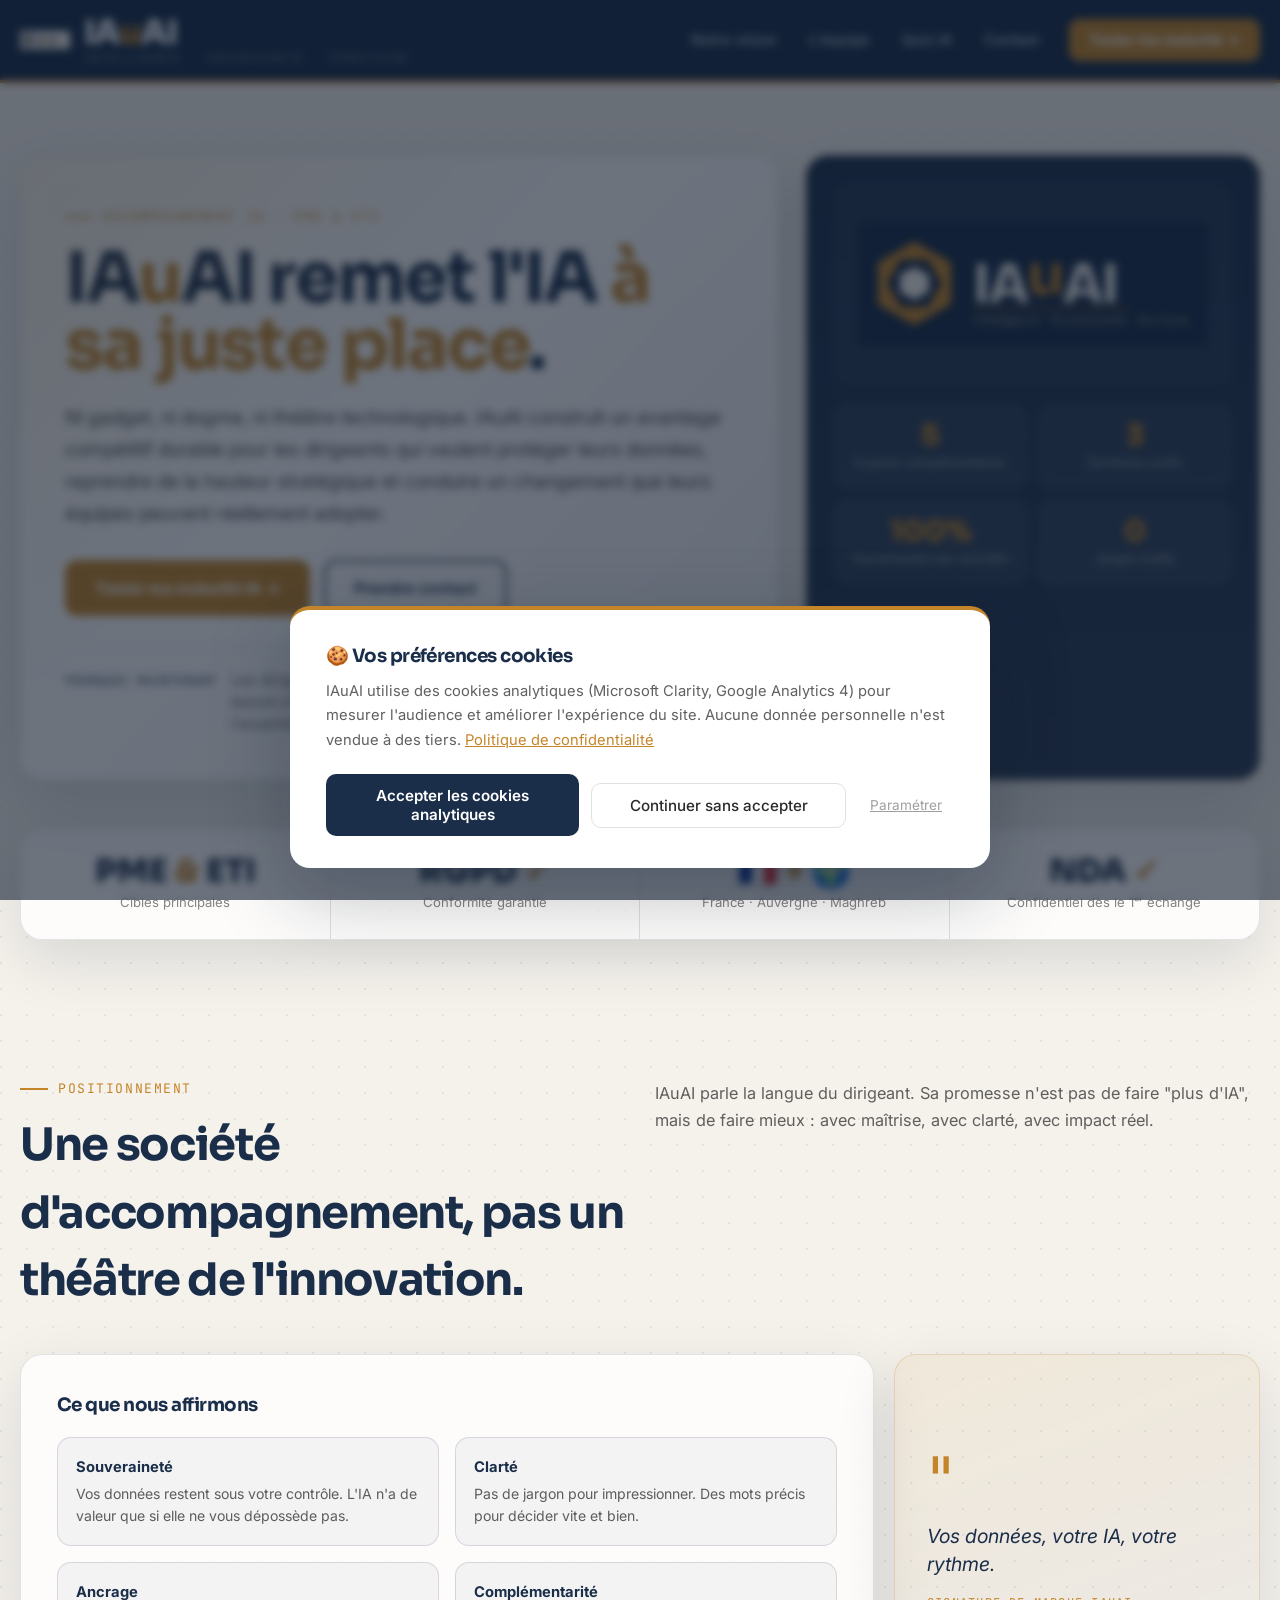
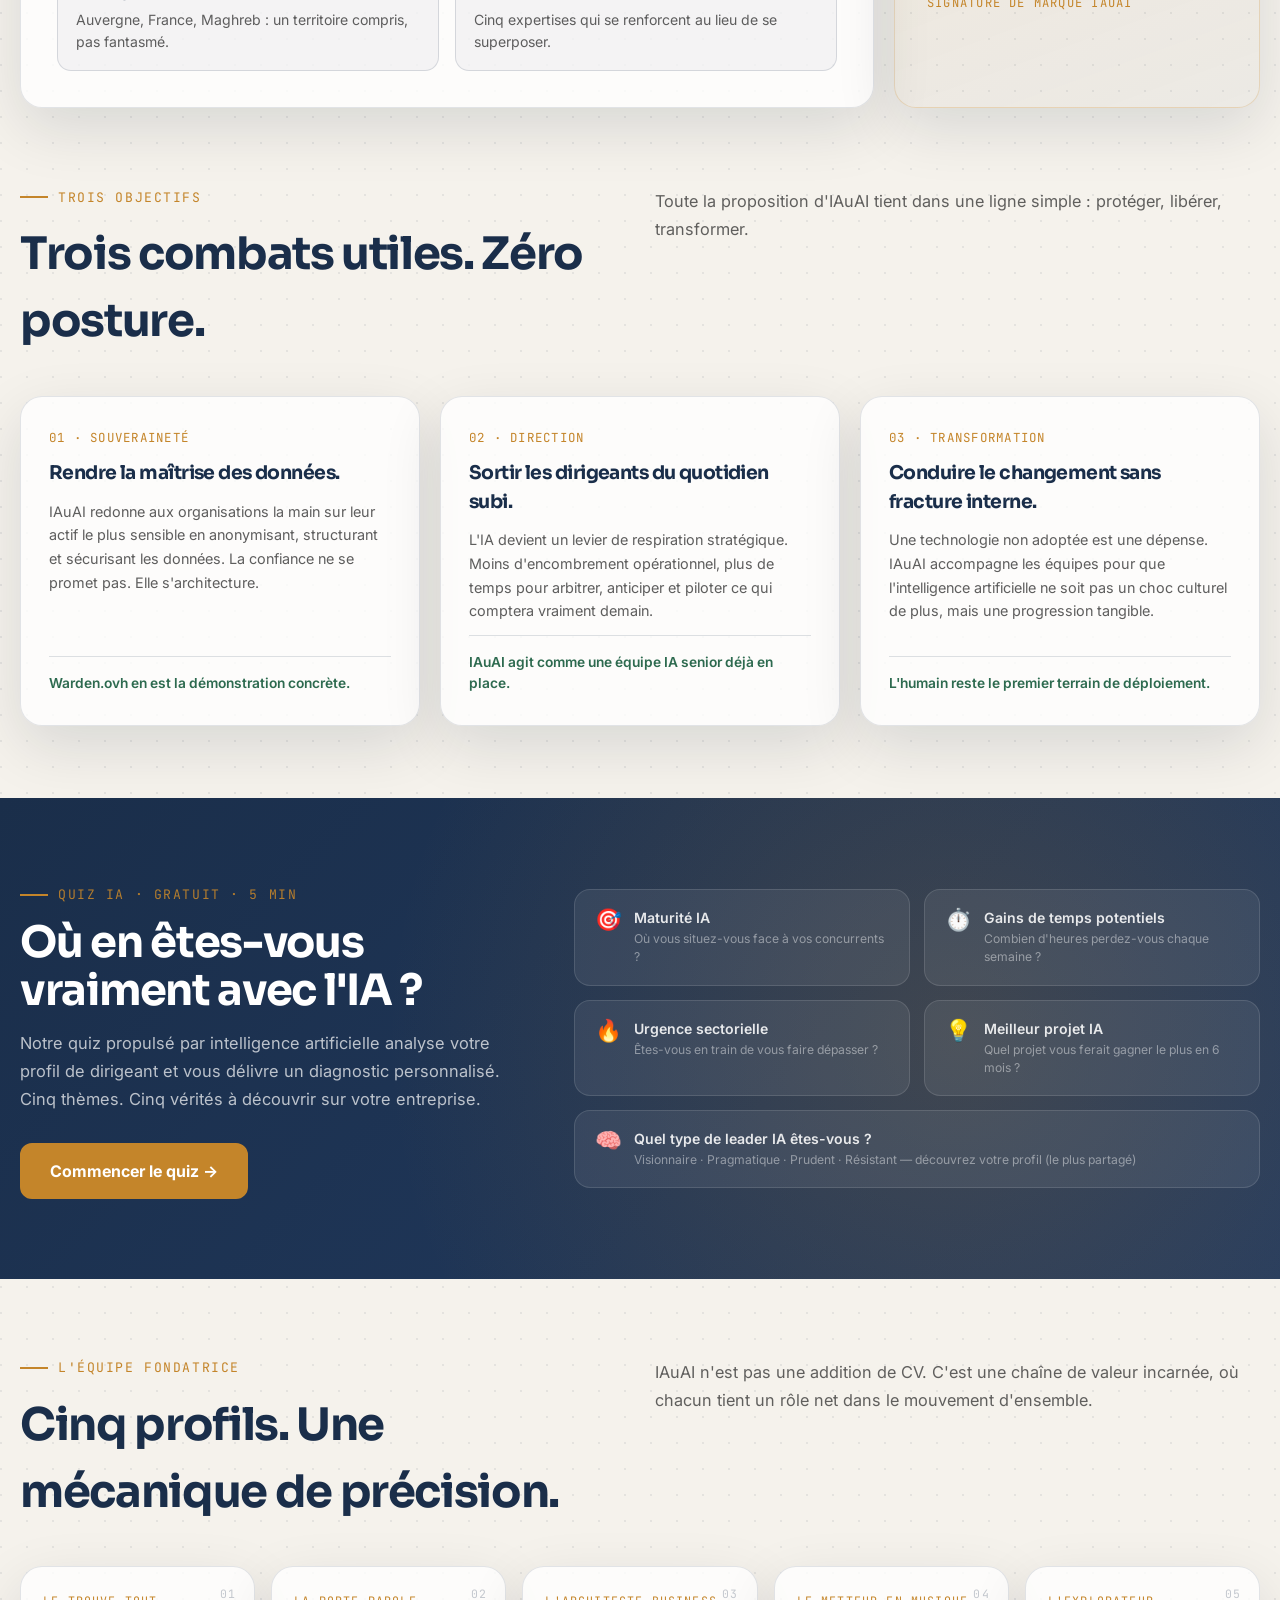
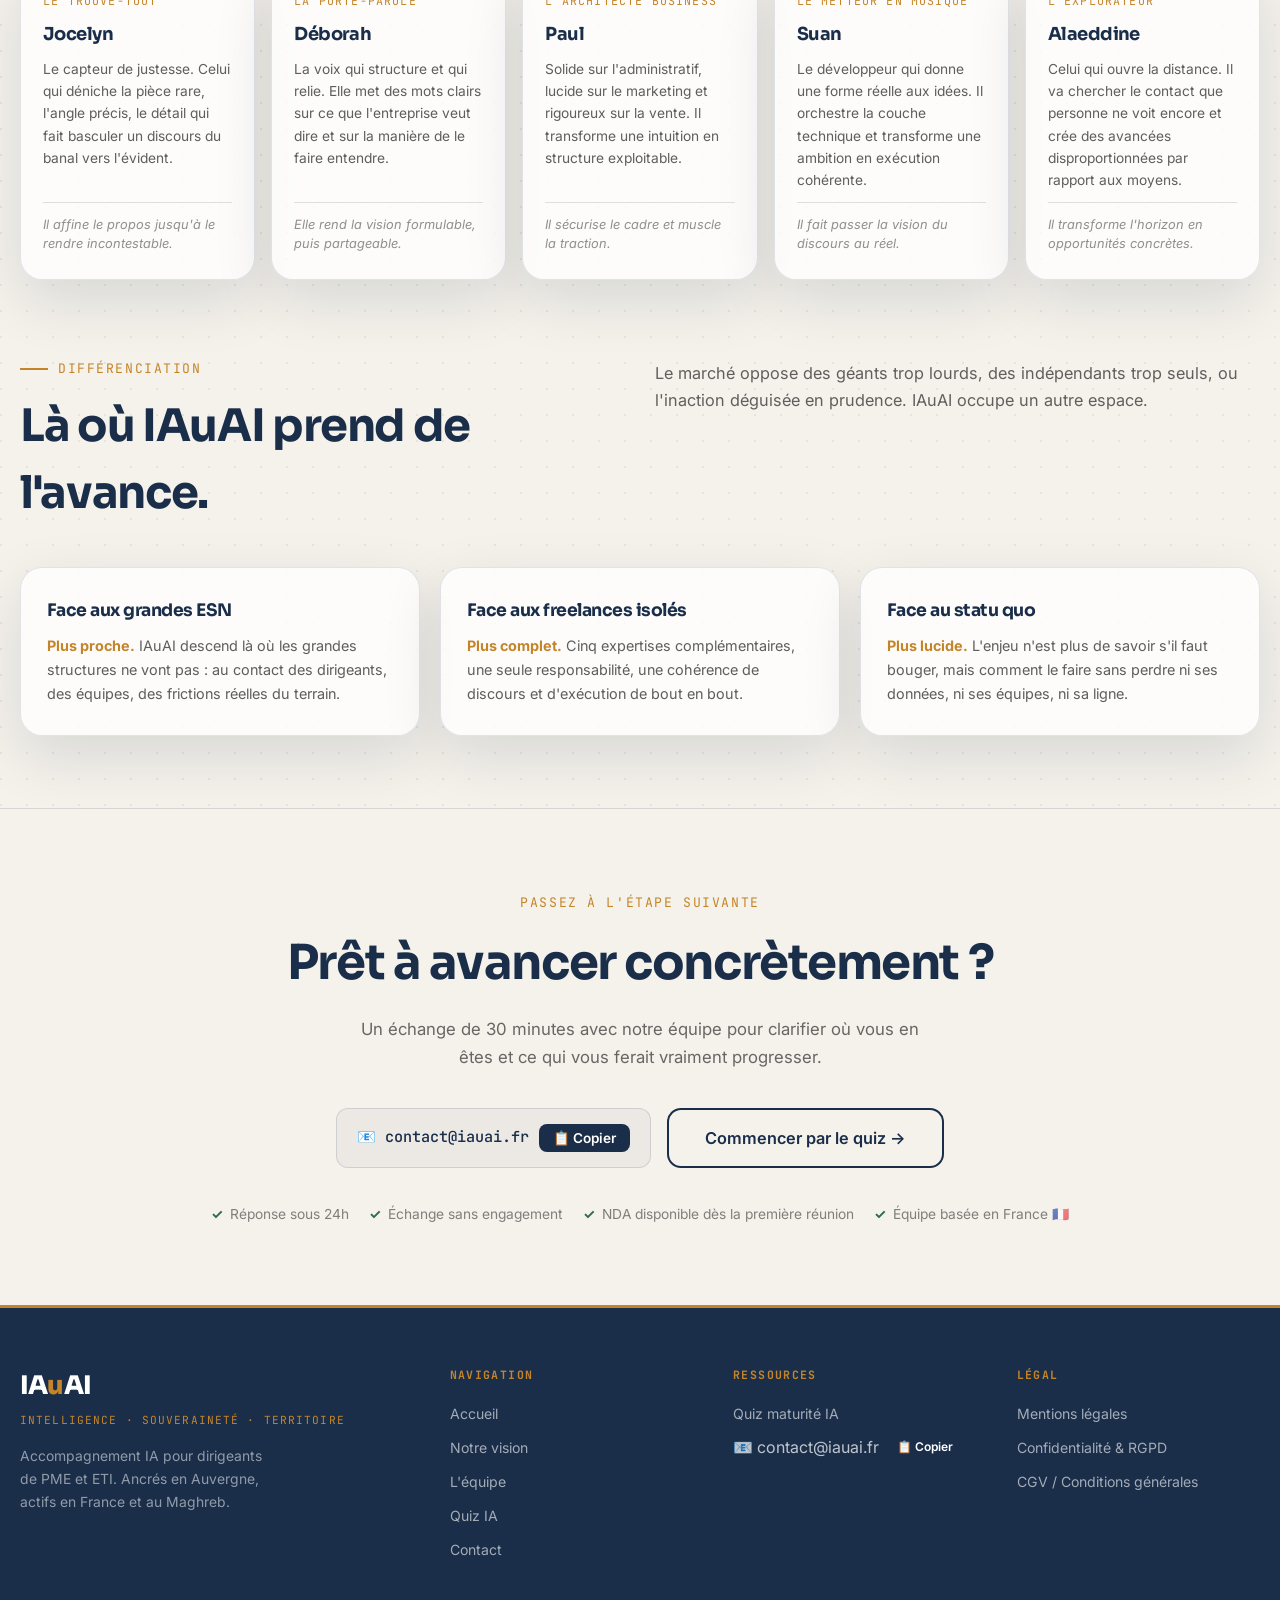
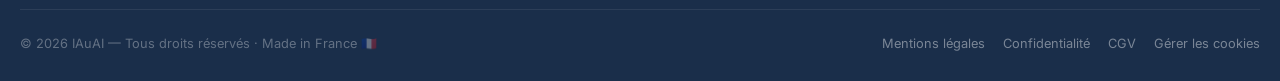
==== index.html @ 82b5d051 "Initial commit: IAUAI website with quiz and legal pages Add HTML pages, branding assets, and project" ====
<!DOCTYPE html>
<html lang="fr">
<head>
  <meta charset="UTF-8" />
  <meta name="viewport" content="width=device-width, initial-scale=1.0" />
  <meta name="description" content="IAuAI accompagne les dirigeants de PME et ETI dans leur transformation IA. Souveraineté des données, stratégie, adoption des équipes. Intelligence artificielle remise à sa juste place." />
  <meta name="robots" content="index, follow" />
  <meta property="og:title" content="IAuAI — Intelligence · Souveraineté · Territoire" />
  <meta property="og:description" content="Vos données, votre IA, votre rythme. Accompagnement IA pour dirigeants de PME et ETI." />
  <meta property="og:image" content="https://iauai.fr/logo_iauai_sombre.png" />
  <meta property="og:url" content="https://iauai.fr" />
  <meta property="og:type" content="website" />
  <meta property="og:locale" content="fr_FR" />
  <title>IAuAI — Intelligence · Souveraineté · Territoire</title>
  <link rel="canonical" href="https://iauai.fr/" />
  <link rel="preconnect" href="https://fonts.googleapis.com" />
  <link rel="preconnect" href="https://fonts.gstatic.com" crossorigin />
  <link href="https://fonts.googleapis.com/css2?family=Sora:wght@600;700;800&family=Inter:wght@400;500;600&family=JetBrains+Mono:wght@400;500&display=swap" rel="stylesheet" />
  <style>
    /* ============================================================
       IAuAI — Site Vitrine · iauai.fr
       Palette : Navy #1A2E4A · Ocre #C4852A · Vert #2D6A4F
    ============================================================ */
    :root {
      --navy: #1A2E4A;
      --ocre: #C4852A;
      --green: #2D6A4F;
      --chalk: #F5F2EC;
      --anthracite: #2B2B2B;
      --white: #FFFFFF;
      --line: rgba(26,46,74,0.14);
      --shadow: 0 20px 60px rgba(12,24,43,0.12);
      --radius: 22px;
      --max: 1240px;
    }
    * { box-sizing: border-box; }
    html { scroll-behavior: smooth; }
    body {
      margin: 0;
      font-family: Inter, "Segoe UI", Roboto, Arial, sans-serif;
      color: var(--anthracite);
      background:
        radial-gradient(circle at 1px 1px, rgba(26,46,74,0.08) 1px, transparent 0) 0 0/26px 26px,
        var(--chalk);
      line-height: 1.5;
    }
    h1,h2,h3,h4 { font-family: "Sora","Segoe UI",Arial,sans-serif; letter-spacing: -0.03em; margin: 0; }
    p { margin: 0; }
    a { color: inherit; text-decoration: none; }
    .wrap { width: min(calc(100% - 40px), var(--max)); margin: 0 auto; }

    /* ---- COOKIE BANNER ---- */
    .cookie-overlay {
      position: fixed; inset: 0; z-index: 9999;
      background: rgba(12,24,43,0.6);
      backdrop-filter: blur(4px);
      display: flex; align-items: flex-end; justify-content: center;
      padding: 0 0 32px;
      transition: opacity 0.3s;
    }
    .cookie-overlay.hidden { display: none; }
    .cookie-box {
      background: var(--white);
      border-radius: 20px;
      padding: 32px 36px;
      max-width: 700px;
      width: calc(100% - 40px);
      box-shadow: 0 24px 80px rgba(12,24,43,0.28);
      border-top: 4px solid var(--ocre);
    }
    .cookie-box h3 { font-size: 1.15rem; color: var(--navy); margin: 0 0 10px; }
    .cookie-box p { font-size: 0.92rem; color: rgba(43,43,43,0.75); margin-bottom: 22px; line-height: 1.65; }
    .cookie-box p a { color: var(--ocre); text-decoration: underline; }
    .cookie-actions { display: flex; gap: 12px; flex-wrap: wrap; align-items: center; }
    .btn-cookie-accept {
      flex: 1; min-width: 200px;
      padding: 12px 24px;
      background: var(--navy); color: var(--white);
      border: none; border-radius: 10px;
      font-size: 0.95rem; font-weight: 600; font-family: inherit;
      cursor: pointer; transition: background 0.2s;
    }
    .btn-cookie-accept:hover { background: var(--ocre); }
    .btn-cookie-refuse {
      flex: 1; min-width: 120px;
      padding: 12px 24px;
      background: transparent; color: var(--anthracite);
      border: 1.5px solid var(--line); border-radius: 10px;
      font-size: 0.95rem; font-weight: 500; font-family: inherit;
      cursor: pointer; transition: all 0.2s;
    }
    .btn-cookie-refuse:hover { border-color: var(--navy); color: var(--navy); }
    .btn-cookie-manage {
      padding: 8px 12px;
      background: none; border: none;
      color: rgba(43,43,43,0.45); font-size: 0.85rem;
      cursor: pointer; font-family: inherit; text-decoration: underline;
    }

    /* ---- TOPBAR / NAV ---- */
    .topbar {
      background: var(--navy);
      border-bottom: 3px solid var(--ocre);
      position: sticky; top: 0; z-index: 100;
    }
    .topbar-inner {
      min-height: 80px;
      display: flex; align-items: center; justify-content: space-between; gap: 20px;
      padding: 12px 0;
    }
    .brand { display: flex; align-items: center; gap: 14px; }
    .brand img { width: 50px; height: 50px; object-fit: contain; border-radius: 12px; }
    .logo-word {
      font-family: "Sora",sans-serif; font-size: clamp(1.5rem,3vw,2.1rem);
      font-weight: 800; line-height: 1; color: var(--white); letter-spacing: -0.03em;
    }
    .logo-word .u-accent { color: var(--ocre); }
    .logo-tagline {
      font-family: "JetBrains Mono",monospace; font-size: 0.7rem;
      color: rgba(255,255,255,0.45); letter-spacing: 0.1em;
      text-transform: uppercase; line-height: 1; margin-top: 3px;
    }
    .nav-links { display: flex; align-items: center; gap: 4px; }
    .nav-links a {
      padding: 8px 14px; border-radius: 8px;
      font-size: 0.92rem; font-weight: 500; color: rgba(255,255,255,0.75);
      transition: all 0.2s;
    }
    .nav-links a:hover, .nav-links a.active { color: var(--ocre); background: rgba(255,255,255,0.06); }
    .nav-cta {
      margin-left: 12px !important;
      padding: 10px 20px !important;
      background: var(--ocre) !important;
      color: var(--white) !important;
      border-radius: 10px !important; font-weight: 700 !important;
    }
    .nav-cta:hover { background: #b07324 !important; }
    .hamburger {
      display: none; flex-direction: column; gap: 5px;
      cursor: pointer; padding: 8px; border: none; background: none;
    }
    .hamburger span { display: block; width: 24px; height: 2px; background: var(--white); border-radius: 2px; transition: all 0.3s; }
    .hamburger.open span:nth-child(1) { transform: rotate(45deg) translate(5px,5px); }
    .hamburger.open span:nth-child(2) { opacity: 0; }
    .hamburger.open span:nth-child(3) { transform: rotate(-45deg) translate(5px,-5px); }
    .mobile-nav { display: none; background: var(--navy); border-top: 1px solid rgba(255,255,255,0.08); padding: 12px 0; }
    .mobile-nav.open { display: block; }
    .mobile-nav a { display: block; padding: 13px 20px; color: rgba(255,255,255,0.8); font-size: 1rem; border-bottom: 1px solid rgba(255,255,255,0.06); }
    .mobile-nav a:hover { color: var(--ocre); }
    .mobile-nav a.mobile-cta { color: var(--ocre); font-weight: 700; }

    /* ---- SHARED CARD STYLE ---- */
    .card-base {
      background: rgba(255,255,255,0.78);
      border: 1px solid rgba(26,46,74,0.12);
      box-shadow: var(--shadow);
      backdrop-filter: blur(10px);
      border-radius: var(--radius);
    }

    /* ---- HERO ---- */
    .hero { padding: 72px 0 48px; }
    .hero-grid {
      display: grid; grid-template-columns: 1.25fr 0.75fr;
      gap: 28px; align-items: stretch;
    }
    .hero-main {
      padding: 44px; position: relative; overflow: hidden;
      background: rgba(255,255,255,0.78);
      border: 1px solid rgba(26,46,74,0.12);
      box-shadow: var(--shadow);
      backdrop-filter: blur(10px);
      border-radius: var(--radius);
    }
    .hero-main::before {
      content: "";
      position: absolute; inset: 0;
      background: linear-gradient(135deg,rgba(196,133,42,0.12),transparent 42%),
                  linear-gradient(315deg,rgba(26,46,74,0.08),transparent 52%);
      pointer-events: none;
    }
    .hero-kicker {
      display: inline-flex; align-items: center; gap: 10px;
      font-family: "JetBrains Mono",monospace;
      font-size: 0.82rem; text-transform: uppercase; letter-spacing: 0.12em;
      color: var(--ocre); margin-bottom: 18px;
    }
    .hero-kicker::before { content: ""; width: 28px; height: 2px; background: var(--ocre); display: inline-block; }
    .hero h1 {
      font-size: clamp(2.4rem,5.5vw,5rem); line-height: 0.95;
      margin: 0 0 22px; color: var(--navy); max-width: 12ch;
    }
    .hero h1 .accent { color: var(--ocre); }
    .hero-lead {
      font-size: clamp(1rem,1.8vw,1.2rem);
      max-width: 60ch; color: rgba(43,43,43,0.88);
      margin-bottom: 30px; line-height: 1.68;
    }
    .hero-cta { display: flex; gap: 14px; flex-wrap: wrap; margin-bottom: 30px; }
    .btn-ocre {
      display: inline-flex; align-items: center; gap: 8px;
      padding: 14px 28px; border-radius: 12px;
      font-size: 1rem; font-weight: 700;
      background: var(--ocre); color: var(--white);
      border: 2px solid var(--ocre); transition: all 0.2s;
    }
    .btn-ocre:hover { background: #b07324; border-color: #b07324; transform: translateY(-2px); }
    .btn-navy {
      display: inline-flex; align-items: center; gap: 8px;
      padding: 14px 28px; border-radius: 12px;
      font-size: 1rem; font-weight: 600;
      background: transparent; color: var(--navy);
      border: 2px solid var(--navy); transition: all 0.2s;
    }
    .btn-navy:hover { background: var(--navy); color: var(--white); }
    .hero-note {
      display: grid; grid-template-columns: auto 1fr; gap: 14px;
      align-items: start; padding-top: 22px;
      border-top: 1px solid var(--line);
      color: rgba(43,43,43,0.72); font-size: 0.92rem;
    }
    .mono {
      font-family: "JetBrains Mono",monospace; color: var(--navy);
      font-size: 0.78rem; text-transform: uppercase; letter-spacing: 0.08em;
      padding-top: 3px; white-space: nowrap;
    }
    .hero-side {
      padding: 28px; display: grid; gap: 20px; align-content: start;
      background: linear-gradient(180deg,rgba(26,46,74,0.98),rgba(26,46,74,0.92));
      color: var(--white);
      border: 1px solid rgba(196,133,42,0.28);
      box-shadow: var(--shadow); border-radius: var(--radius);
    }
    .logo-panel {
      padding: 22px; border-radius: 16px;
      background: rgba(255,255,255,0.04); border: 1px solid rgba(255,255,255,0.08);
      display: flex; align-items: center; justify-content: center; min-height: 200px;
    }
    .logo-panel img { width: 100%; max-width: 360px; height: auto; object-fit: contain; }
    .stats-panel { display: grid; grid-template-columns: 1fr 1fr; gap: 12px; }
    .stat-item {
      background: rgba(255,255,255,0.06); border: 1px solid rgba(255,255,255,0.1);
      border-radius: 14px; padding: 16px; text-align: center;
    }
    .stat-num {
      font-family: "Sora",sans-serif; font-size: 1.8rem; font-weight: 800;
      color: var(--ocre); line-height: 1; margin-bottom: 5px;
    }
    .stat-label { font-size: 0.78rem; color: rgba(255,255,255,0.55); line-height: 1.3; }

    /* ---- METRICS BAR ---- */
    .metrics-wrap { padding: 0 0 60px; }
    .metric-bar {
      background: rgba(255,255,255,0.78); border: 1px solid rgba(26,46,74,0.12);
      box-shadow: var(--shadow); border-radius: var(--radius);
      display: grid; grid-template-columns: repeat(4,1fr);
    }
    .metric {
      text-align: center; padding: 26px 20px;
      border-right: 1px solid var(--line);
    }
    .metric:last-child { border-right: none; }
    .metric-value {
      font-family: "Sora",sans-serif; font-size: 2rem; font-weight: 800;
      color: var(--navy); line-height: 1; margin-bottom: 6px;
    }
    .metric-value span { color: var(--ocre); }
    .metric-label { font-size: 0.82rem; color: rgba(43,43,43,0.58); }

    /* ---- SECTIONS ---- */
    .block { padding: 72px 0; }
    .section-label {
      display: inline-flex; align-items: center; gap: 10px;
      font-family: "JetBrains Mono",monospace;
      font-size: 0.82rem; text-transform: uppercase; letter-spacing: 0.12em;
      color: var(--ocre); margin-bottom: 14px;
    }
    .section-label::before { content: ""; width: 28px; height: 2px; background: var(--ocre); display: inline-block; }
    .section-head {
      display: grid; grid-template-columns: 1fr 1fr; gap: 30px;
      align-items: start; margin-bottom: 40px;
    }
    .section-head h2 { font-size: clamp(1.8rem,3.5vw,2.9rem); color: var(--navy); }
    .section-head p { font-size: 1.02rem; color: rgba(43,43,43,0.74); line-height: 1.68; padding-top: 8px; }

    /* ---- MANIFESTO ---- */
    .manifesto { display: grid; grid-template-columns: 1.4fr 0.6fr; gap: 20px; }
    .card {
      padding: 36px;
      background: rgba(255,255,255,0.78); border: 1px solid rgba(26,46,74,0.12);
      box-shadow: var(--shadow); border-radius: var(--radius);
    }
    .card h3 { font-size: 1.15rem; color: var(--navy); margin: 0 0 18px; }
    .two-col { display: grid; grid-template-columns: 1fr 1fr; gap: 16px; }
    .belief {
      padding: 18px; border-radius: 14px;
      background: rgba(26,46,74,0.04); border: 1px solid var(--line);
    }
    .belief strong { display: block; color: var(--navy); font-size: 0.92rem; margin-bottom: 5px; }
    .belief { font-size: 0.88rem; color: rgba(43,43,43,0.75); line-height: 1.55; }
    .quote {
      padding: 32px; display: flex; flex-direction: column; justify-content: center;
      background: linear-gradient(160deg,rgba(196,133,42,0.09),rgba(26,46,74,0.04));
      border: 1px solid rgba(196,133,42,0.22);
      box-shadow: var(--shadow); border-radius: var(--radius);
    }
    .quote-mark { font-family: "Sora",sans-serif; font-size: 4rem; line-height: 1; color: var(--ocre); margin-bottom: 8px; }
    .quote p { font-size: 1.22rem; font-style: italic; color: var(--navy); line-height: 1.45; margin-bottom: 16px; }
    .quote span { font-family: "JetBrains Mono",monospace; font-size: 0.76rem; color: var(--ocre); text-transform: uppercase; letter-spacing: 0.1em; }

    /* ---- PILLARS ---- */
    .pillars { display: grid; grid-template-columns: repeat(3,1fr); gap: 20px; }
    .pillar-card {
      padding: 32px 28px; display: flex; flex-direction: column; gap: 12px;
      background: rgba(255,255,255,0.78); border: 1px solid rgba(26,46,74,0.12);
      box-shadow: var(--shadow); border-radius: var(--radius);
    }
    .pillar-index { font-family: "JetBrains Mono",monospace; font-size: 0.78rem; color: var(--ocre); text-transform: uppercase; letter-spacing: 0.1em; }
    .pillar-card h3 { font-size: 1.18rem; color: var(--navy); }
    .pillar-card p { font-size: 0.9rem; color: rgba(43,43,43,0.76); line-height: 1.65; }
    .pillar-punch { margin-top: auto; padding-top: 16px; border-top: 1px solid var(--line); font-size: 0.86rem; font-weight: 600; color: var(--green); }

    /* ---- QUIZ TEASER ---- */
    .quiz-teaser {
      padding: 80px 0;
      background: linear-gradient(135deg, var(--navy) 0%, #223b61 100%);
      position: relative; overflow: hidden;
    }
    .quiz-teaser::before {
      content: ""; position: absolute; inset: 0;
      background: radial-gradient(circle at 75% 50%, rgba(196,133,42,0.2), transparent 58%);
      pointer-events: none;
    }
    .quiz-teaser-inner {
      position: relative; z-index: 1;
      display: grid; grid-template-columns: 1fr 1.4fr; gap: 64px; align-items: center;
    }
    .quiz-teaser-text .section-label { color: rgba(196,133,42,0.9); }
    .quiz-teaser-text .section-label::before { background: var(--ocre); }
    .quiz-teaser-text h2 { font-size: clamp(1.8rem,3.5vw,2.7rem); color: var(--white); margin-bottom: 16px; line-height: 1.1; }
    .quiz-teaser-text p { color: rgba(255,255,255,0.7); font-size: 1.03rem; line-height: 1.68; margin-bottom: 30px; }
    .quiz-options-grid { display: grid; grid-template-columns: 1fr 1fr; gap: 14px; }
    .quiz-option-card {
      background: rgba(255,255,255,0.07) !important;
      border: 1px solid rgba(255,255,255,0.12) !important;
      box-shadow: none !important;
      border-radius: 16px;
      padding: 18px 20px;
      transition: all 0.22s;
    }
    .quiz-option-card:hover { background: rgba(255,255,255,0.13) !important; border-color: var(--ocre) !important; transform: translateY(-3px); }
    .quiz-option-card a { display: flex; align-items: flex-start; gap: 12px; width: 100%; }
    .quiz-opt-icon { font-size: 1.35rem; line-height: 1; flex-shrink: 0; margin-top: 1px; }
    .quiz-opt-text { font-size: 0.88rem; font-weight: 600; color: rgba(255,255,255,0.88); line-height: 1.35; }
    .quiz-opt-sub { font-size: 0.76rem; color: rgba(255,255,255,0.44); margin-top: 3px; }
    .quiz-option-full { grid-column: 1 / -1; }

    /* ---- TEAM ---- */
    .team-grid { display: grid; grid-template-columns: repeat(5,1fr); gap: 16px; }
    .team-card {
      padding: 26px 22px; display: flex; flex-direction: column; gap: 10px;
      position: relative;
      background: rgba(255,255,255,0.78); border: 1px solid rgba(26,46,74,0.12);
      box-shadow: var(--shadow); border-radius: var(--radius);
    }
    .team-card::before {
      content: attr(data-index); position: absolute; top: 18px; right: 18px;
      font-family: "JetBrains Mono",monospace; font-size: 0.72rem;
      color: rgba(26,46,74,0.25); letter-spacing: 0.1em;
    }
    .team-role { font-family: "JetBrains Mono",monospace; font-size: 0.73rem; color: var(--ocre); text-transform: uppercase; letter-spacing: 0.1em; }
    .team-card h3 { font-size: 1.12rem; color: var(--navy); }
    .team-card p { font-size: 0.86rem; color: rgba(43,43,43,0.76); line-height: 1.62; }
    .team-card .line { margin-top: auto; padding-top: 12px; border-top: 1px solid var(--line); font-size: 0.8rem; font-style: italic; color: rgba(43,43,43,0.52); }

    /* ---- POSITIONING ---- */
    .positioning { display: grid; grid-template-columns: repeat(3,1fr); gap: 20px; }
    .positioning-card {
      padding: 30px 26px;
      background: rgba(255,255,255,0.78); border: 1px solid rgba(26,46,74,0.12);
      box-shadow: var(--shadow); border-radius: var(--radius);
    }
    .positioning-card h3 { font-size: 1.08rem; color: var(--navy); margin-bottom: 10px; }
    .positioning-card p { color: rgba(43,43,43,0.76); font-size: 0.9rem; line-height: 1.65; }
    .positioning-card strong { color: var(--ocre); }

    /* ---- CONTACT SECTION ---- */
    .contact-section { padding: 80px 0; background: var(--chalk); border-top: 1px solid var(--line); }
    .contact-inner { text-align: center; }
    .contact-inner .section-label { justify-content: center; }
    .contact-inner .section-label::before { display: none; }
    .contact-inner h2 { font-size: clamp(2rem,4vw,3rem); color: var(--navy); margin-bottom: 16px; }
    .contact-inner p { font-size: 1.05rem; color: rgba(43,43,43,0.7); max-width: 52ch; margin: 0 auto 36px; line-height: 1.68; }
    .contact-actions { display: flex; gap: 16px; justify-content: center; flex-wrap: wrap; }
    .btn-contact-primary {
      display: inline-flex; align-items: center; gap: 10px;
      padding: 16px 36px; background: var(--navy); color: var(--white);
      border-radius: 14px; font-size: 1.02rem; font-weight: 700; border: 2px solid var(--navy);
      transition: all 0.2s;
    }
    .btn-contact-primary:hover { background: var(--ocre); border-color: var(--ocre); transform: translateY(-2px); }
    .btn-contact-secondary {
      display: inline-flex; align-items: center; gap: 10px;
      padding: 16px 36px; background: transparent; color: var(--navy);
      border-radius: 14px; font-size: 1.02rem; font-weight: 600; border: 2px solid var(--navy);
      transition: all 0.2s;
    }
    .btn-contact-secondary:hover { background: var(--navy); color: var(--white); }
    .contact-badges { display: flex; justify-content: center; gap: 20px; margin-top: 36px; flex-wrap: wrap; }
    .contact-badge { display: flex; align-items: center; gap: 7px; font-size: 0.86rem; color: rgba(43,43,43,0.58); }
    .contact-badge::before { content: "✓"; color: var(--green); font-weight: 700; }

    /* ---- EMAIL COMPONENT ---- */
    .email-hybrid {
      display: inline-flex; align-items: center; gap: 10px;
      padding: 14px 20px; background: rgba(26,46,74,0.04);
      border: 1.5px solid var(--line); border-radius: 12px;
      transition: all 0.2s;
    }
    .email-hybrid:hover { border-color: var(--navy); background: rgba(26,46,74,0.06); }
    .email-address {
      font-family: "JetBrains Mono",monospace;
      font-size: 0.95rem; color: var(--navy);
      font-weight: 500;
    }
    .email-copy-btn {
      padding: 6px 14px; background: var(--navy); color: var(--white);
      border: none; border-radius: 8px; font-size: 0.85rem;
      font-weight: 600; cursor: pointer; font-family: inherit;
      transition: all 0.2s; display: inline-flex; align-items: center; gap: 6px;
    }
    .email-copy-btn:hover { background: var(--ocre); transform: translateY(-1px); }
    .email-copy-btn:active { transform: translateY(0); }
    .email-copy-btn.copied { background: var(--green); }

    /* ---- FOOTER ---- */
    footer {
      background: var(--navy); color: rgba(255,255,255,0.72);
      padding: 58px 0 28px; border-top: 3px solid var(--ocre);
    }
    .footer-grid { display: grid; grid-template-columns: 1.6fr 1fr 1fr 1fr; gap: 40px; margin-bottom: 48px; }
    .footer-logo { font-family: "Sora",sans-serif; font-size: 1.6rem; font-weight: 800; color: var(--white); letter-spacing: -0.03em; display: block; margin-bottom: 8px; }
    .footer-logo .u-accent { color: var(--ocre); }
    .footer-tagline { font-family: "JetBrains Mono",monospace; font-size: 0.7rem; color: var(--ocre); text-transform: uppercase; letter-spacing: 0.1em; display: block; margin-bottom: 16px; }
    .footer-desc { font-size: 0.87rem; color: rgba(255,255,255,0.52); line-height: 1.65; max-width: 28ch; }
    .footer-col h4 { font-family: "JetBrains Mono",monospace; font-size: 0.72rem; color: var(--ocre); text-transform: uppercase; letter-spacing: 0.12em; margin: 0 0 18px; }
    .footer-col ul { list-style: none; padding: 0; margin: 0; display: grid; gap: 10px; }
    .footer-col ul li a { font-size: 0.88rem; color: rgba(255,255,255,0.6); transition: color 0.2s; }
    .footer-col ul li a:hover { color: var(--ocre); }
    .footer-bottom {
      padding-top: 24px; border-top: 1px solid rgba(255,255,255,0.08);
      display: flex; justify-content: space-between; align-items: center; gap: 16px; flex-wrap: wrap;
    }
    .footer-bottom p { font-size: 0.8rem; color: rgba(255,255,255,0.32); }
    .footer-legal { display: flex; gap: 18px; align-items: center; }
    .footer-legal a { font-size: 0.8rem; color: rgba(255,255,255,0.42); transition: color 0.2s; }
    .footer-legal a:hover { color: var(--ocre); }
    .btn-reset-cookies {
      background: none; border: none; cursor: pointer;
      font-size: 0.8rem; color: rgba(255,255,255,0.42);
      padding: 0; font-family: inherit; transition: color 0.2s;
    }
    .btn-reset-cookies:hover { color: var(--ocre); }

    /* ---- RESPONSIVE ---- */
    @media (max-width: 1100px) {
      .hero-grid, .manifesto, .pillars, .positioning, .quiz-teaser-inner { grid-template-columns: 1fr; }
      .team-grid { grid-template-columns: repeat(3,1fr); }
      .footer-grid { grid-template-columns: 1fr 1fr; }
      .metric-bar { grid-template-columns: 1fr 1fr; }
      .metric { border-right: none; border-bottom: 1px solid var(--line); }
      .metric:nth-child(2n) { border-right: none; }
      .metric:nth-last-child(-n+2) { border-bottom: none; }
    }
    @media (max-width: 760px) {
      .nav-links { display: none; }
      .hamburger { display: flex; }
      .two-col, .section-head, .hero-note { grid-template-columns: 1fr; }
      .team-grid { grid-template-columns: 1fr 1fr; }
      .quiz-options-grid { grid-template-columns: 1fr; }
      .footer-grid { grid-template-columns: 1fr; }
      .hero-main { padding: 28px; }
      .footer-bottom { flex-direction: column; align-items: flex-start; }
    }
    @media (max-width: 500px) {
      .team-grid { grid-template-columns: 1fr; }
      .hero-cta { flex-direction: column; }
      .contact-actions { flex-direction: column; }
      .metric-bar { grid-template-columns: 1fr; }
    }
  </style>
</head>
<body>

  <!-- ============================================================
       COOKIE CONSENT BANNER (RGPD)
  ============================================================ -->
  <div class="cookie-overlay hidden" id="cookieBanner" role="dialog" aria-labelledby="cookieTitle" aria-modal="true">
    <div class="cookie-box">
      <h3 id="cookieTitle">🍪 Vos préférences cookies</h3>
      <p>
        IAuAI utilise des cookies analytiques (Microsoft Clarity, Google Analytics 4) pour mesurer l'audience et améliorer l'expérience du site. Aucune donnée personnelle n'est vendue à des tiers.
        <a href="politique-confidentialite.html">Politique de confidentialité</a>
      </p>
      <div class="cookie-actions">
        <button class="btn-cookie-accept" onclick="acceptCookies()">Accepter les cookies analytiques</button>
        <button class="btn-cookie-refuse" onclick="refuseCookies()">Continuer sans accepter</button>
        <button class="btn-cookie-manage" onclick="refuseCookies()">Paramétrer</button>
      </div>
    </div>
  </div>

  <!-- ============================================================
       NAVIGATION
  ============================================================ -->
  <header class="topbar">
    <div class="wrap topbar-inner">
      <a href="index.html" class="brand" aria-label="IAuAI — Accueil">
        <img src="logo_iauai_clair.png" alt="Logo IAuAI" />
        <div>
          <div class="logo-word">IA<span class="u-accent">u</span>AI</div>
          <div class="logo-tagline">Intelligence · Souveraineté · Territoire</div>
        </div>
      </a>
      <nav class="nav-links" aria-label="Navigation principale">
        <a href="#vision">Notre vision</a>
        <a href="#equipe">L'équipe</a>
        <a href="#quiz-teaser">Quiz IA</a>
        <a href="#contact">Contact</a>
        <a href="quiz.html" class="nav-cta">Tester ma maturité →</a>
      </nav>
      <button class="hamburger" id="hamburger" aria-label="Ouvrir le menu" aria-expanded="false" onclick="toggleMobileNav()">
        <span></span><span></span><span></span>
      </button>
    </div>
    <nav class="mobile-nav" id="mobileNav" aria-label="Navigation mobile">
      <a href="#vision" onclick="closeMobileNav()">Notre vision</a>
      <a href="#equipe" onclick="closeMobileNav()">L'équipe</a>
      <a href="#quiz-teaser" onclick="closeMobileNav()">Quiz IA</a>
      <a href="#contact" onclick="closeMobileNav()">Contact</a>
      <a href="quiz.html" class="mobile-cta">Tester ma maturité IA →</a>
    </nav>
  </header>

  <main>
    <!-- ============================================================
         HERO
    ============================================================ -->
    <section class="hero" id="accueil">
      <div class="wrap hero-grid">
        <div class="hero-main">
          <div class="hero-kicker">Accompagnement IA · PME &amp; ETI</div>
          <h1>IA<span class="accent">u</span>AI remet l'IA <span class="accent">à sa juste place</span>.</h1>
          <p class="hero-lead">
            Ni gadget, ni dogme, ni théâtre technologique. IAuAI construit un avantage compétitif durable pour les dirigeants qui veulent protéger leurs données, reprendre de la hauteur stratégique et conduire un changement que leurs équipes peuvent réellement adopter.
          </p>
          <div class="hero-cta">
            <a href="quiz.html" class="btn-ocre">Tester ma maturité IA →</a>
            <a href="#contact" class="btn-navy">Prendre contact</a>
          </div>
          <div class="hero-note">
            <div class="mono">Pourquoi maintenant</div>
            <p>
              Les dirigeants n'ont plus besoin d'un énième discours sur l'IA. Ils ont besoin d'un partenaire capable d'ordonner la complexité, de protéger l'essentiel et de transformer sans désorganiser.
            </p>
          </div>
        </div>

        <aside class="hero-side">
          <div class="logo-panel">
            <img src="logo_iauai_sombre.png" alt="Logo IAuAI sur fond sombre" />
          </div>
          <div class="stats-panel">
            <div class="stat-item">
              <div class="stat-num">5</div>
              <div class="stat-label">Experts complémentaires</div>
            </div>
            <div class="stat-item">
              <div class="stat-num">3</div>
              <div class="stat-label">Territoires actifs</div>
            </div>
            <div class="stat-item">
              <div class="stat-num">100%</div>
              <div class="stat-label">Souveraineté des données</div>
            </div>
            <div class="stat-item">
              <div class="stat-num">0</div>
              <div class="stat-label">Jargon inutile</div>
            </div>
          </div>
        </aside>
      </div>
    </section>

    <!-- ---- METRICS BAR ---- -->
    <div class="wrap metrics-wrap">
      <div class="metric-bar">
        <div class="metric">
          <div class="metric-value">PME <span>&</span> ETI</div>
          <div class="metric-label">Cibles principales</div>
        </div>
        <div class="metric">
          <div class="metric-value">RGPD <span>✓</span></div>
          <div class="metric-label">Conformité garantie</div>
        </div>
        <div class="metric">
          <div class="metric-value">🇫🇷 <span>+</span> 🌍</div>
          <div class="metric-label">France · Auvergne · Maghreb</div>
        </div>
        <div class="metric">
          <div class="metric-value">NDA <span>✓</span></div>
          <div class="metric-label">Confidentiel dès le 1ᵉʳ échange</div>
        </div>
      </div>
    </div>

    <!-- ============================================================
         POSITIONNEMENT / VISION
    ============================================================ -->
    <section class="block" id="vision">
      <div class="wrap">
        <div class="section-head">
          <div>
            <div class="section-label">Positionnement</div>
            <h2>Une société d'accompagnement, pas un théâtre de l'innovation.</h2>
          </div>
          <p>
            IAuAI parle la langue du dirigeant. Sa promesse n'est pas de faire "plus d'IA", mais de faire mieux : avec maîtrise, avec clarté, avec impact réel.
          </p>
        </div>

        <div class="manifesto">
          <div class="card">
            <h3>Ce que nous affirmons</h3>
            <div class="two-col">
              <div class="belief"><strong>Souveraineté</strong>Vos données restent sous votre contrôle. L'IA n'a de valeur que si elle ne vous dépossède pas.</div>
              <div class="belief"><strong>Clarté</strong>Pas de jargon pour impressionner. Des mots précis pour décider vite et bien.</div>
              <div class="belief"><strong>Ancrage</strong>Auvergne, France, Maghreb : un territoire compris, pas fantasmé.</div>
              <div class="belief"><strong>Complémentarité</strong>Cinq expertises qui se renforcent au lieu de se superposer.</div>
            </div>
          </div>
          <div class="quote">
            <div class="quote-mark">"</div>
            <p>Vos données, votre IA, votre rythme.</p>
            <span>Signature de marque IAuAI</span>
          </div>
        </div>
      </div>
    </section>

    <!-- ============================================================
         LES TROIS PILIERS
    ============================================================ -->
    <section class="block" style="padding-top:0;" id="piliers">
      <div class="wrap">
        <div class="section-head">
          <div>
            <div class="section-label">Trois objectifs</div>
            <h2>Trois combats utiles. Zéro posture.</h2>
          </div>
          <p>Toute la proposition d'IAuAI tient dans une ligne simple : protéger, libérer, transformer.</p>
        </div>
        <div class="pillars">
          <article class="pillar-card">
            <span class="pillar-index">01 · Souveraineté</span>
            <h3>Rendre la maîtrise des données.</h3>
            <p>IAuAI redonne aux organisations la main sur leur actif le plus sensible en anonymisant, structurant et sécurisant les données. La confiance ne se promet pas. Elle s'architecture.</p>
            <div class="pillar-punch">Warden.ovh en est la démonstration concrète.</div>
          </article>
          <article class="pillar-card">
            <span class="pillar-index">02 · Direction</span>
            <h3>Sortir les dirigeants du quotidien subi.</h3>
            <p>L'IA devient un levier de respiration stratégique. Moins d'encombrement opérationnel, plus de temps pour arbitrer, anticiper et piloter ce qui comptera vraiment demain.</p>
            <div class="pillar-punch">IAuAI agit comme une équipe IA senior déjà en place.</div>
          </article>
          <article class="pillar-card">
            <span class="pillar-index">03 · Transformation</span>
            <h3>Conduire le changement sans fracture interne.</h3>
            <p>Une technologie non adoptée est une dépense. IAuAI accompagne les équipes pour que l'intelligence artificielle ne soit pas un choc culturel de plus, mais une progression tangible.</p>
            <div class="pillar-punch">L'humain reste le premier terrain de déploiement.</div>
          </article>
        </div>
      </div>
    </section>

    <!-- ============================================================
         QUIZ TEASER
    ============================================================ -->
    <section class="quiz-teaser" id="quiz-teaser">
      <div class="wrap">
        <div class="quiz-teaser-inner">
          <div class="quiz-teaser-text">
            <div class="section-label">Quiz IA · Gratuit · 5 min</div>
            <h2>Où en êtes-vous vraiment avec l'IA ?</h2>
            <p>
              Notre quiz propulsé par intelligence artificielle analyse votre profil de dirigeant et vous délivre un diagnostic personnalisé. Cinq thèmes. Cinq vérités à découvrir sur votre entreprise.
            </p>
            <a href="quiz.html" class="btn-ocre">Commencer le quiz →</a>
          </div>

          <div class="quiz-options-grid">
            <div class="quiz-option-card">
              <a href="quiz.html?quiz=1">
                <div class="quiz-opt-icon">🎯</div>
                <div>
                  <div class="quiz-opt-text">Maturité IA</div>
                  <div class="quiz-opt-sub">Où vous situez-vous face à vos concurrents ?</div>
                </div>
              </a>
            </div>
            <div class="quiz-option-card">
              <a href="quiz.html?quiz=2">
                <div class="quiz-opt-icon">⏱️</div>
                <div>
                  <div class="quiz-opt-text">Gains de temps potentiels</div>
                  <div class="quiz-opt-sub">Combien d'heures perdez-vous chaque semaine ?</div>
                </div>
              </a>
            </div>
            <div class="quiz-option-card">
              <a href="quiz.html?quiz=3">
                <div class="quiz-opt-icon">🔥</div>
                <div>
                  <div class="quiz-opt-text">Urgence sectorielle</div>
                  <div class="quiz-opt-sub">Êtes-vous en train de vous faire dépasser ?</div>
                </div>
              </a>
            </div>
            <div class="quiz-option-card">
              <a href="quiz.html?quiz=4">
                <div class="quiz-opt-icon">💡</div>
                <div>
                  <div class="quiz-opt-text">Meilleur projet IA</div>
                  <div class="quiz-opt-sub">Quel projet vous ferait gagner le plus en 6 mois ?</div>
                </div>
              </a>
            </div>
            <div class="quiz-option-card quiz-option-full">
              <a href="quiz.html?quiz=5">
                <div class="quiz-opt-icon">🧠</div>
                <div>
                  <div class="quiz-opt-text">Quel type de leader IA êtes-vous ?</div>
                  <div class="quiz-opt-sub">Visionnaire · Pragmatique · Prudent · Résistant — découvrez votre profil (le plus partagé)</div>
                </div>
              </a>
            </div>
          </div>
        </div>
      </div>
    </section>

    <!-- ============================================================
         L'ÉQUIPE
    ============================================================ -->
    <section class="block" id="equipe">
      <div class="wrap">
        <div class="section-head">
          <div>
            <div class="section-label">L'équipe fondatrice</div>
            <h2>Cinq profils. Une mécanique de précision.</h2>
          </div>
          <p>IAuAI n'est pas une addition de CV. C'est une chaîne de valeur incarnée, où chacun tient un rôle net dans le mouvement d'ensemble.</p>
        </div>
        <div class="team-grid">
          <article class="team-card" data-index="01">
            <div class="team-role">Le trouve-tout</div>
            <h3>Jocelyn</h3>
            <p>Le capteur de justesse. Celui qui déniche la pièce rare, l'angle précis, le détail qui fait basculer un discours du banal vers l'évident.</p>
            <div class="line">Il affine le propos jusqu'à le rendre incontestable.</div>
          </article>
          <article class="team-card" data-index="02">
            <div class="team-role">La porte-parole</div>
            <h3>Déborah</h3>
            <p>La voix qui structure et qui relie. Elle met des mots clairs sur ce que l'entreprise veut dire et sur la manière de le faire entendre.</p>
            <div class="line">Elle rend la vision formulable, puis partageable.</div>
          </article>
          <article class="team-card" data-index="03">
            <div class="team-role">L'architecte business</div>
            <h3>Paul</h3>
            <p>Solide sur l'administratif, lucide sur le marketing et rigoureux sur la vente. Il transforme une intuition en structure exploitable.</p>
            <div class="line">Il sécurise le cadre et muscle la traction.</div>
          </article>
          <article class="team-card" data-index="04">
            <div class="team-role">Le metteur en musique</div>
            <h3>Suan</h3>
            <p>Le développeur qui donne une forme réelle aux idées. Il orchestre la couche technique et transforme une ambition en exécution cohérente.</p>
            <div class="line">Il fait passer la vision du discours au réel.</div>
          </article>
          <article class="team-card" data-index="05">
            <div class="team-role">L'explorateur</div>
            <h3>Alaeddine</h3>
            <p>Celui qui ouvre la distance. Il va chercher le contact que personne ne voit encore et crée des avancées disproportionnées par rapport aux moyens.</p>
            <div class="line">Il transforme l'horizon en opportunités concrètes.</div>
          </article>
        </div>
      </div>
    </section>

    <!-- ============================================================
         DIFFÉRENCIATION
    ============================================================ -->
    <section class="block" style="padding-top:0;" id="differences">
      <div class="wrap">
        <div class="section-head">
          <div>
            <div class="section-label">Différenciation</div>
            <h2>Là où IAuAI prend de l'avance.</h2>
          </div>
          <p>Le marché oppose des géants trop lourds, des indépendants trop seuls, ou l'inaction déguisée en prudence. IAuAI occupe un autre espace.</p>
        </div>
        <div class="positioning">
          <div class="positioning-card">
            <h3>Face aux grandes ESN</h3>
            <p><strong>Plus proche.</strong> IAuAI descend là où les grandes structures ne vont pas : au contact des dirigeants, des équipes, des frictions réelles du terrain.</p>
          </div>
          <div class="positioning-card">
            <h3>Face aux freelances isolés</h3>
            <p><strong>Plus complet.</strong> Cinq expertises complémentaires, une seule responsabilité, une cohérence de discours et d'exécution de bout en bout.</p>
          </div>
          <div class="positioning-card">
            <h3>Face au statu quo</h3>
            <p><strong>Plus lucide.</strong> L'enjeu n'est plus de savoir s'il faut bouger, mais comment le faire sans perdre ni ses données, ni ses équipes, ni sa ligne.</p>
          </div>
        </div>
      </div>
    </section>

    <!-- ============================================================
         CONTACT CTA
    ============================================================ -->
    <section class="contact-section" id="contact">
      <div class="wrap">
        <div class="contact-inner">
          <div class="section-label">Passez à l'étape suivante</div>
          <h2>Prêt à avancer concrètement ?</h2>
          <p>Un échange de 30 minutes avec notre équipe pour clarifier où vous en êtes et ce qui vous ferait vraiment progresser.</p>
          <div class="contact-actions">
            <div class="email-hybrid">
              <span class="email-address">📧 contact@iauai.fr</span>
              <button class="email-copy-btn" onclick="copyEmail('contact@iauai.fr', this)">📋 Copier</button>
            </div>
            <a href="quiz.html" class="btn-contact-secondary">Commencer par le quiz →</a>
          </div>
          <div class="contact-badges">
            <span class="contact-badge">Réponse sous 24h</span>
            <span class="contact-badge">Échange sans engagement</span>
            <span class="contact-badge">NDA disponible dès la première réunion</span>
            <span class="contact-badge">Équipe basée en France 🇫🇷</span>
          </div>
        </div>
      </div>
    </section>
  </main>

  <!-- ============================================================
       FOOTER
  ============================================================ -->
  <footer>
    <div class="wrap">
      <div class="footer-grid">
        <div>
          <span class="footer-logo">IA<span class="u-accent">u</span>AI</span>
          <span class="footer-tagline">Intelligence · Souveraineté · Territoire</span>
          <p class="footer-desc">Accompagnement IA pour dirigeants de PME et ETI. Ancrés en Auvergne, actifs en France et au Maghreb.</p>
        </div>
        <div class="footer-col">
          <h4>Navigation</h4>
          <ul>
            <li><a href="#accueil">Accueil</a></li>
            <li><a href="#vision">Notre vision</a></li>
            <li><a href="#equipe">L'équipe</a></li>
            <li><a href="quiz.html">Quiz IA</a></li>
            <li><a href="#contact">Contact</a></li>
          </ul>
        </div>
        <div class="footer-col">
          <h4>Ressources</h4>
          <ul>
            <li><a href="quiz.html">Quiz maturité IA</a></li>
            <li>
              <span style="display: inline-flex; align-items: center; gap: 8px; flex-wrap: wrap;">
                <span>📧 contact@iauai.fr</span>
                <button class="email-copy-btn" style="padding: 4px 10px; font-size: 0.75rem;" onclick="copyEmail('contact@iauai.fr', this)">📋 Copier</button>
              </span>
            </li>
          </ul>
        </div>
        <div class="footer-col">
          <h4>Légal</h4>
          <ul>
            <li><a href="mentions-legales.html">Mentions légales</a></li>
            <li><a href="politique-confidentialite.html">Confidentialité & RGPD</a></li>
            <li><a href="cgv.html">CGV / Conditions générales</a></li>
          </ul>
        </div>
      </div>
      <div class="footer-bottom">
        <p>© 2026 IAuAI — Tous droits réservés · Made in France 🇫🇷</p>
        <div class="footer-legal">
          <a href="mentions-legales.html">Mentions légales</a>
          <a href="politique-confidentialite.html">Confidentialité</a>
          <a href="cgv.html">CGV</a>
          <button class="btn-reset-cookies" onclick="resetCookieConsent()">Gérer les cookies</button>
        </div>
      </div>
    </div>
  </footer>

  <!-- ============================================================
       JAVASCRIPT — Cookie consent · Navigation · Analytics
  ============================================================ -->
  <script>
    /* ============================================================
       COOKIE CONSENT (RGPD)
    ============================================================ */
    const CONSENT_KEY = 'iauai_cookie_consent_v1';

    function initCookieBanner() {
      const consent = localStorage.getItem(CONSENT_KEY);
      if (!consent) {
        setTimeout(() => {
          document.getElementById('cookieBanner').classList.remove('hidden');
        }, 800);
      } else if (consent === 'accepted') {
        loadAnalytics();
      }
    }

    function acceptCookies() {
      localStorage.setItem(CONSENT_KEY, 'accepted');
      hideBanner();
      loadAnalytics();
    }

    function refuseCookies() {
      localStorage.setItem(CONSENT_KEY, 'refused');
      hideBanner();
    }

    function hideBanner() {
      const banner = document.getElementById('cookieBanner');
      banner.style.opacity = '0';
      setTimeout(() => banner.classList.add('hidden'), 300);
    }

    function resetCookieConsent() {
      localStorage.removeItem(CONSENT_KEY);
      const banner = document.getElementById('cookieBanner');
      banner.classList.remove('hidden');
      banner.style.opacity = '1';
    }

    function loadAnalytics() {
      // ---- Microsoft Clarity ----
      (function(c,l,a,r,i,t,y){
        c[a]=c[a]||function(){(c[a].q=c[a].q||[]).push(arguments)};
        t=l.createElement(r);t.async=1;t.src="https://www.clarity.ms/tag/"+i;
        y=l.getElementsByTagName(r)[0];y.parentNode.insertBefore(t,y);
      })(window, document, "clarity", "script", "wa01rmmf4g");

      // ---- Google Analytics 4 ----
      const gaScript = document.createElement('script');
      gaScript.async = true;
      gaScript.src = 'https://www.googletagmanager.com/gtag/js?id=G-0J105MB31R';
      document.head.appendChild(gaScript);
      window.dataLayer = window.dataLayer || [];
      function gtag(){dataLayer.push(arguments);}
      window.gtag = gtag;
      gtag('js', new Date());
      gtag('config', 'G-0J105MB31R', { anonymize_ip: true });
    }

    /* ============================================================
       MOBILE NAVIGATION
    ============================================================ */
    function toggleMobileNav() {
      const nav = document.getElementById('mobileNav');
      const btn = document.getElementById('hamburger');
      const isOpen = nav.classList.toggle('open');
      btn.classList.toggle('open', isOpen);
      btn.setAttribute('aria-expanded', isOpen);
    }

    function closeMobileNav() {
      document.getElementById('mobileNav').classList.remove('open');
      const btn = document.getElementById('hamburger');
      btn.classList.remove('open');
      btn.setAttribute('aria-expanded', 'false');
    }

    /* ============================================================
       ACTIVE NAV LINK HIGHLIGHT
    ============================================================ */
    function initActiveNav() {
      const sections = document.querySelectorAll('section[id]');
      const navLinks = document.querySelectorAll('.nav-links a[href^="#"]');
      const observer = new IntersectionObserver((entries) => {
        entries.forEach(entry => {
          if (entry.isIntersecting) {
            navLinks.forEach(link => {
              link.classList.toggle('active', link.getAttribute('href') === '#' + entry.target.id);
            });
          }
        });
      }, { threshold: 0.35, rootMargin: '-80px 0px 0px 0px' });
      sections.forEach(s => observer.observe(s));
    }

    /* ============================================================
       MAILTO FALLBACK
    ============================================================ */
    function handleMailtoClick(e) {
      const email = 'contact@iauai.fr';
      const link = e.currentTarget;
      const mailtoUrl = link.href;

      // Tenter d'ouvrir le client email
      try {
        window.location.href = mailtoUrl;
      } catch (err) {
        // Si échec, copier l'email et afficher une notification
        if (navigator.clipboard) {
          navigator.clipboard.writeText(email).then(() => {
            alert(`Email copié : ${email}\n\nVeuillez nous contacter à cette adresse.`);
          }).catch(() => {
            alert(`Veuillez nous contacter à : ${email}`);
          });
        } else {
          alert(`Veuillez nous contacter à : ${email}`);
        }
      }
    }

    /* ============================================================
       INIT
    ============================================================ */
    document.addEventListener('DOMContentLoaded', () => {
      initCookieBanner();
      initActiveNav();

      // Fonction pour copier l'email dans le presse-papier
      window.copyEmail = function(email, btn) {
        if (navigator.clipboard) {
          navigator.clipboard.writeText(email).then(() => {
            const originalText = btn.innerHTML;
            btn.innerHTML = '✓ Copié !';
            btn.classList.add('copied');
            setTimeout(() => {
              btn.innerHTML = originalText;
              btn.classList.remove('copied');
            }, 2000);
          }).catch(err => {
            alert('Impossible de copier automatiquement. Email : ' + email);
          });
        } else {
          // Fallback pour les navigateurs plus anciens
          alert('Email : ' + email);
        }
      };
    });
  </script>
</body>
</html>
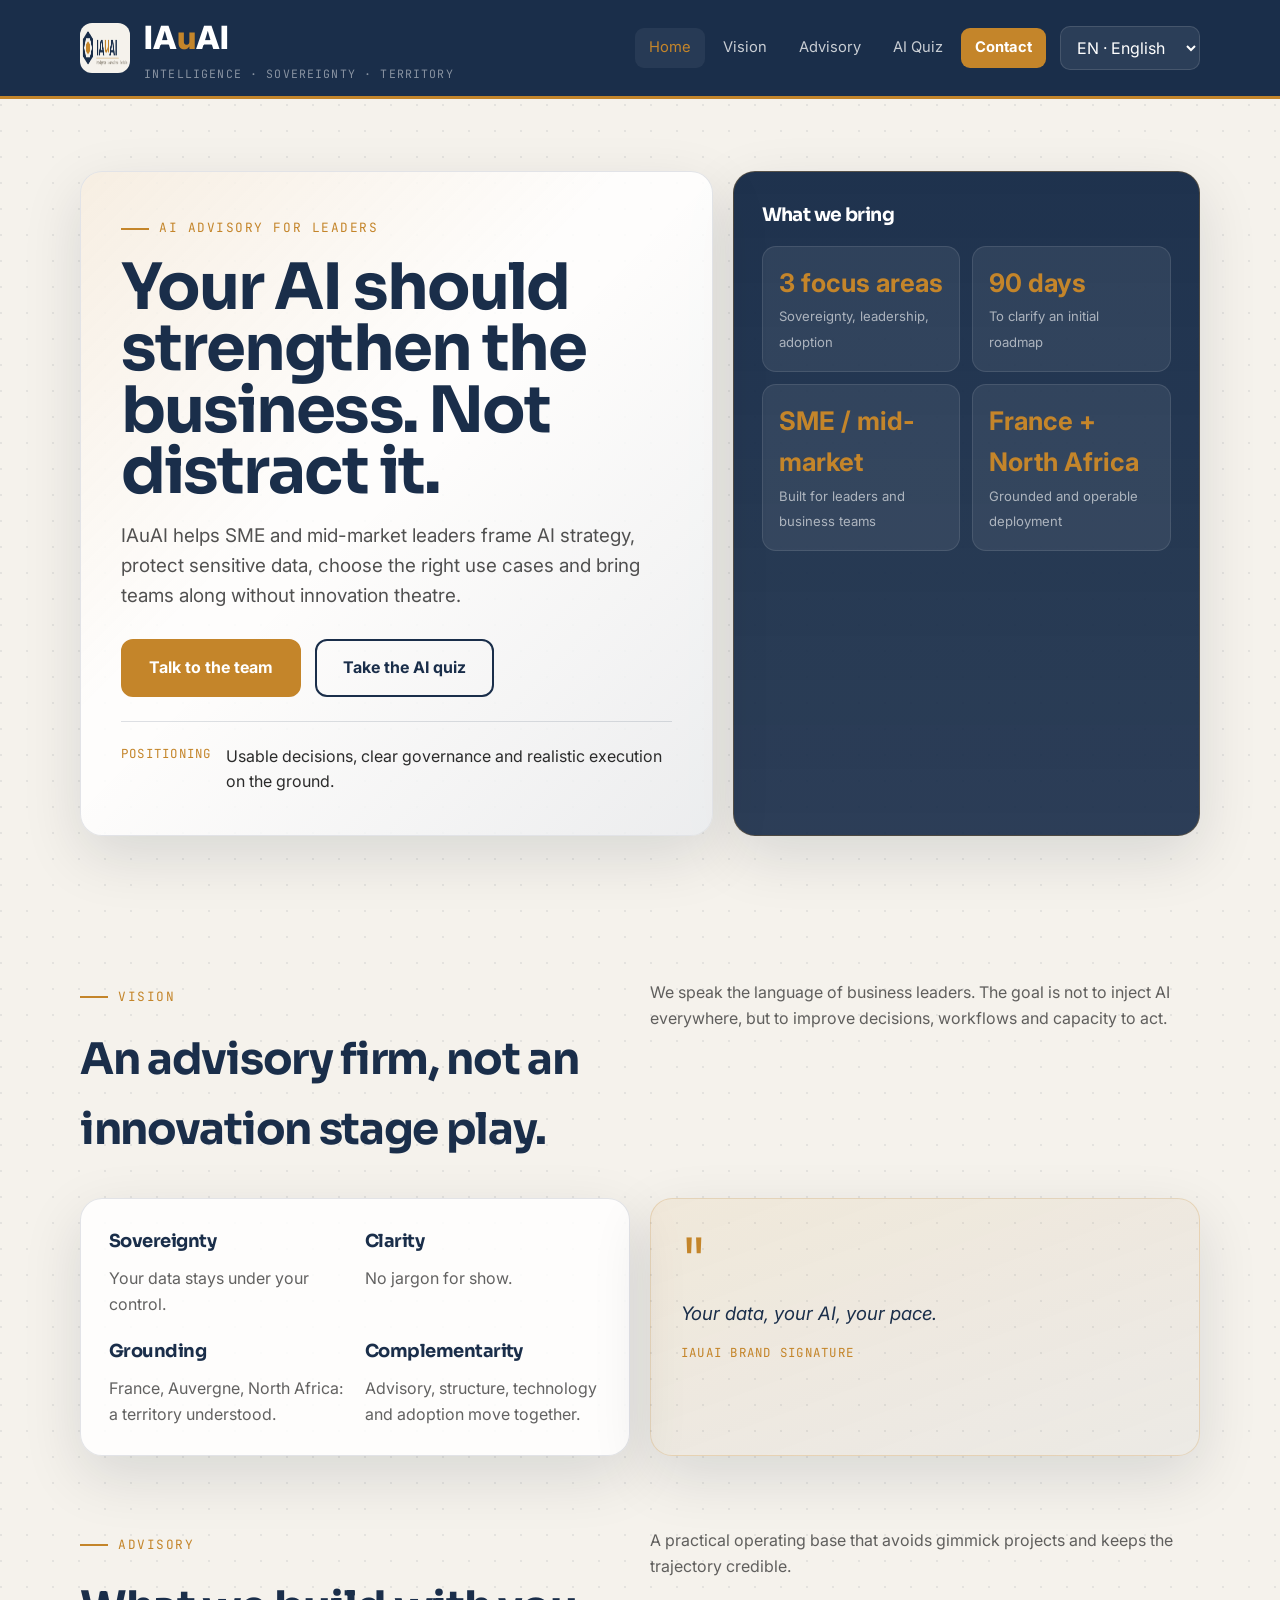
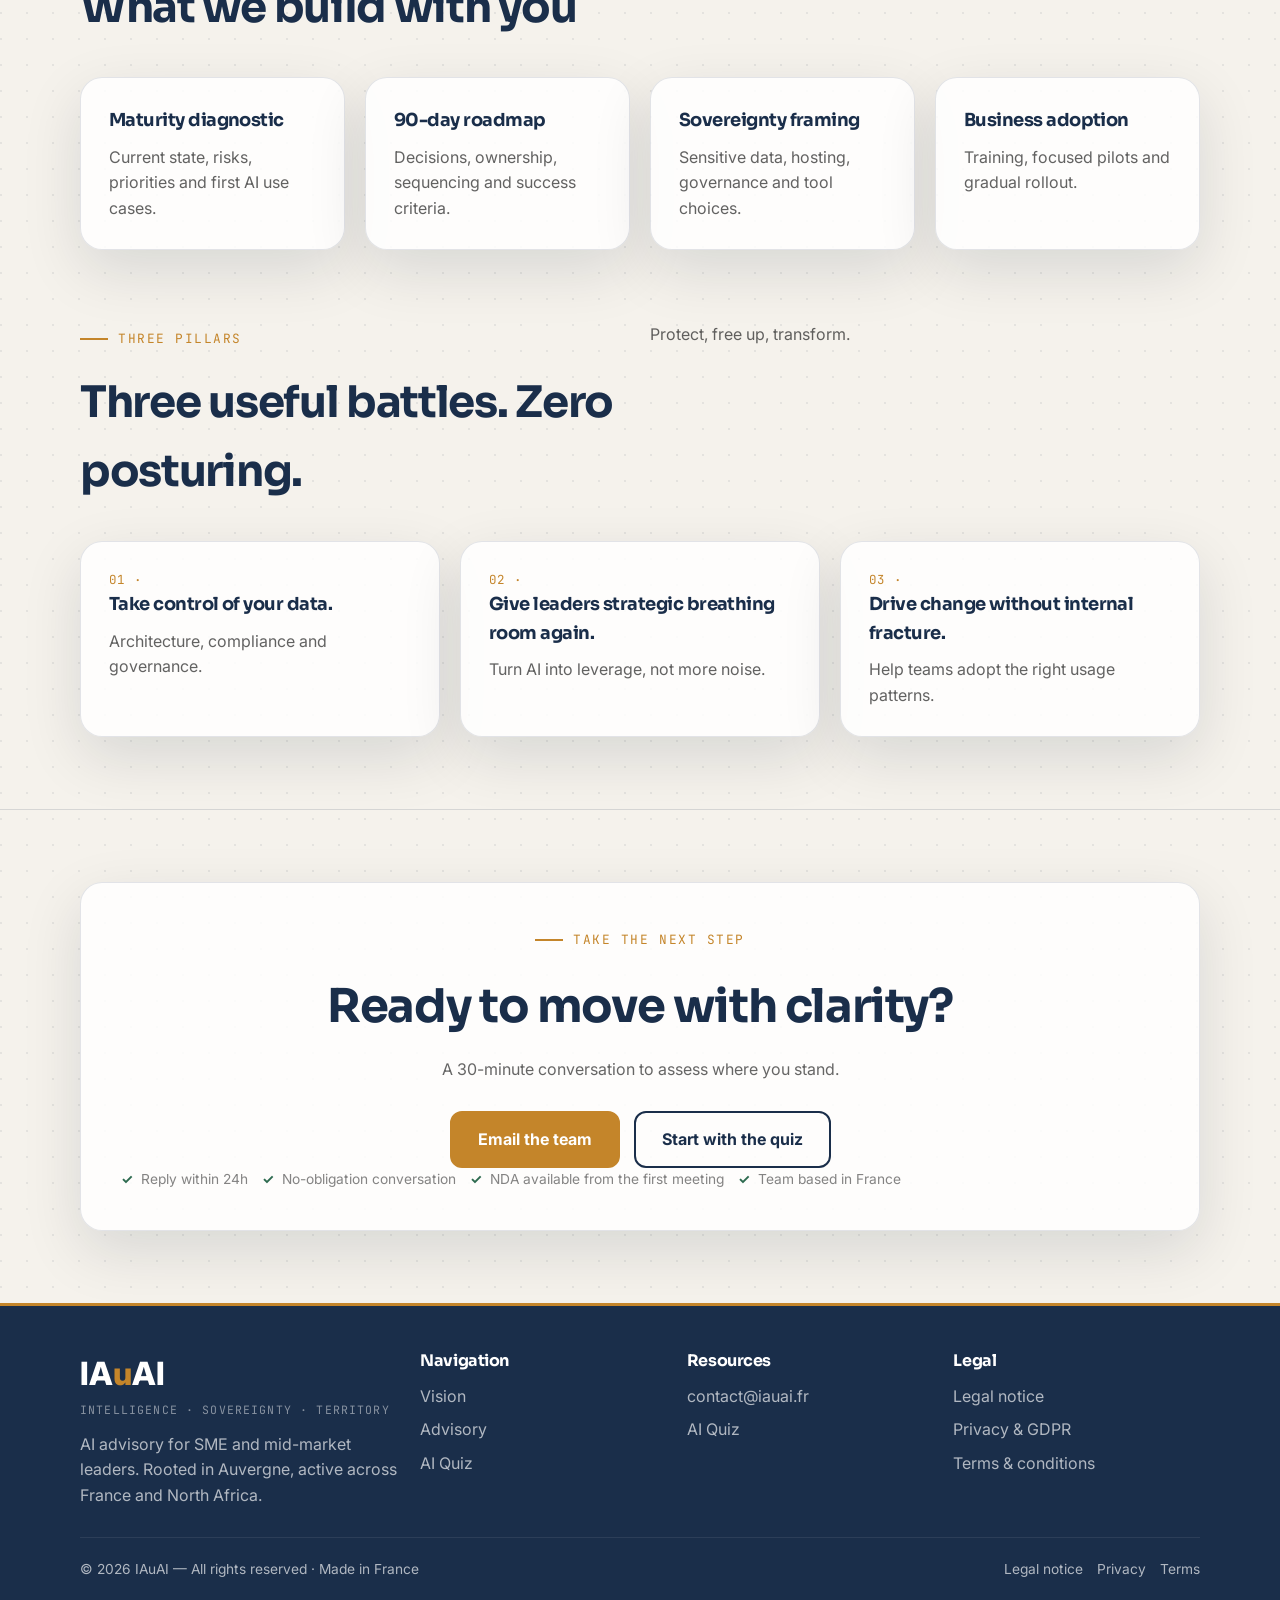
==== commit 79e3b918: "Add multilingual site foundation" ====
--- a/index.html
+++ b/index.html
@@ -3,1061 +3,193 @@
 <head>
   <meta charset="UTF-8" />
   <meta name="viewport" content="width=device-width, initial-scale=1.0" />
-  <meta name="description" content="IAuAI accompagne les dirigeants de PME et ETI dans leur transformation IA. Souveraineté des données, stratégie, adoption des équipes. Intelligence artificielle remise à sa juste place." />
+  <meta name="description" data-page-desc-fr="IAuAI accompagne les dirigeants de PME et ETI dans leur transformation IA." data-page-desc-en="IAuAI helps SME and mid-market leaders structure AI transformation." content="IAuAI accompagne les dirigeants de PME et ETI dans leur transformation IA." />
   <meta name="robots" content="index, follow" />
-  <meta property="og:title" content="IAuAI — Intelligence · Souveraineté · Territoire" />
-  <meta property="og:description" content="Vos données, votre IA, votre rythme. Accompagnement IA pour dirigeants de PME et ETI." />
-  <meta property="og:image" content="https://iauai.fr/logo_iauai_sombre.png" />
-  <meta property="og:url" content="https://iauai.fr" />
-  <meta property="og:type" content="website" />
-  <meta property="og:locale" content="fr_FR" />
-  <title>IAuAI — Intelligence · Souveraineté · Territoire</title>
-  <link rel="canonical" href="https://iauai.fr/" />
+  <title data-page-title-fr="IAuAI — Intelligence · Souveraineté · Territoire" data-page-title-en="IAuAI — Intelligence · Sovereignty · Territory">IAuAI — Intelligence · Souveraineté · Territoire</title>
   <link rel="preconnect" href="https://fonts.googleapis.com" />
   <link rel="preconnect" href="https://fonts.gstatic.com" crossorigin />
   <link href="https://fonts.googleapis.com/css2?family=Sora:wght@600;700;800&family=Inter:wght@400;500;600&family=JetBrains+Mono:wght@400;500&display=swap" rel="stylesheet" />
-  <style>
-    /* ============================================================
-       IAuAI — Site Vitrine · iauai.fr
-       Palette : Navy #1A2E4A · Ocre #C4852A · Vert #2D6A4F
-    ============================================================ */
-    :root {
-      --navy: #1A2E4A;
-      --ocre: #C4852A;
-      --green: #2D6A4F;
-      --chalk: #F5F2EC;
-      --anthracite: #2B2B2B;
-      --white: #FFFFFF;
-      --line: rgba(26,46,74,0.14);
-      --shadow: 0 20px 60px rgba(12,24,43,0.12);
-      --radius: 22px;
-      --max: 1240px;
-    }
-    * { box-sizing: border-box; }
-    html { scroll-behavior: smooth; }
-    body {
-      margin: 0;
-      font-family: Inter, "Segoe UI", Roboto, Arial, sans-serif;
-      color: var(--anthracite);
-      background:
-        radial-gradient(circle at 1px 1px, rgba(26,46,74,0.08) 1px, transparent 0) 0 0/26px 26px,
-        var(--chalk);
-      line-height: 1.5;
-    }
-    h1,h2,h3,h4 { font-family: "Sora","Segoe UI",Arial,sans-serif; letter-spacing: -0.03em; margin: 0; }
-    p { margin: 0; }
-    a { color: inherit; text-decoration: none; }
-    .wrap { width: min(calc(100% - 40px), var(--max)); margin: 0 auto; }
-
-    /* ---- COOKIE BANNER ---- */
-    .cookie-overlay {
-      position: fixed; inset: 0; z-index: 9999;
-      background: rgba(12,24,43,0.6);
-      backdrop-filter: blur(4px);
-      display: flex; align-items: flex-end; justify-content: center;
-      padding: 0 0 32px;
-      transition: opacity 0.3s;
-    }
-    .cookie-overlay.hidden { display: none; }
-    .cookie-box {
-      background: var(--white);
-      border-radius: 20px;
-      padding: 32px 36px;
-      max-width: 700px;
-      width: calc(100% - 40px);
-      box-shadow: 0 24px 80px rgba(12,24,43,0.28);
-      border-top: 4px solid var(--ocre);
-    }
-    .cookie-box h3 { font-size: 1.15rem; color: var(--navy); margin: 0 0 10px; }
-    .cookie-box p { font-size: 0.92rem; color: rgba(43,43,43,0.75); margin-bottom: 22px; line-height: 1.65; }
-    .cookie-box p a { color: var(--ocre); text-decoration: underline; }
-    .cookie-actions { display: flex; gap: 12px; flex-wrap: wrap; align-items: center; }
-    .btn-cookie-accept {
-      flex: 1; min-width: 200px;
-      padding: 12px 24px;
-      background: var(--navy); color: var(--white);
-      border: none; border-radius: 10px;
-      font-size: 0.95rem; font-weight: 600; font-family: inherit;
-      cursor: pointer; transition: background 0.2s;
-    }
-    .btn-cookie-accept:hover { background: var(--ocre); }
-    .btn-cookie-refuse {
-      flex: 1; min-width: 120px;
-      padding: 12px 24px;
-      background: transparent; color: var(--anthracite);
-      border: 1.5px solid var(--line); border-radius: 10px;
-      font-size: 0.95rem; font-weight: 500; font-family: inherit;
-      cursor: pointer; transition: all 0.2s;
-    }
-    .btn-cookie-refuse:hover { border-color: var(--navy); color: var(--navy); }
-    .btn-cookie-manage {
-      padding: 8px 12px;
-      background: none; border: none;
-      color: rgba(43,43,43,0.45); font-size: 0.85rem;
-      cursor: pointer; font-family: inherit; text-decoration: underline;
-    }
-
-    /* ---- TOPBAR / NAV ---- */
-    .topbar {
-      background: var(--navy);
-      border-bottom: 3px solid var(--ocre);
-      position: sticky; top: 0; z-index: 100;
-    }
-    .topbar-inner {
-      min-height: 80px;
-      display: flex; align-items: center; justify-content: space-between; gap: 20px;
-      padding: 12px 0;
-    }
-    .brand { display: flex; align-items: center; gap: 14px; }
-    .brand img { width: 50px; height: 50px; object-fit: contain; border-radius: 12px; }
-    .logo-word {
-      font-family: "Sora",sans-serif; font-size: clamp(1.5rem,3vw,2.1rem);
-      font-weight: 800; line-height: 1; color: var(--white); letter-spacing: -0.03em;
-    }
-    .logo-word .u-accent { color: var(--ocre); }
-    .logo-tagline {
-      font-family: "JetBrains Mono",monospace; font-size: 0.7rem;
-      color: rgba(255,255,255,0.45); letter-spacing: 0.1em;
-      text-transform: uppercase; line-height: 1; margin-top: 3px;
-    }
-    .nav-links { display: flex; align-items: center; gap: 4px; }
-    .nav-links a {
-      padding: 8px 14px; border-radius: 8px;
-      font-size: 0.92rem; font-weight: 500; color: rgba(255,255,255,0.75);
-      transition: all 0.2s;
-    }
-    .nav-links a:hover, .nav-links a.active { color: var(--ocre); background: rgba(255,255,255,0.06); }
-    .nav-cta {
-      margin-left: 12px !important;
-      padding: 10px 20px !important;
-      background: var(--ocre) !important;
-      color: var(--white) !important;
-      border-radius: 10px !important; font-weight: 700 !important;
-    }
-    .nav-cta:hover { background: #b07324 !important; }
-    .hamburger {
-      display: none; flex-direction: column; gap: 5px;
-      cursor: pointer; padding: 8px; border: none; background: none;
-    }
-    .hamburger span { display: block; width: 24px; height: 2px; background: var(--white); border-radius: 2px; transition: all 0.3s; }
-    .hamburger.open span:nth-child(1) { transform: rotate(45deg) translate(5px,5px); }
-    .hamburger.open span:nth-child(2) { opacity: 0; }
-    .hamburger.open span:nth-child(3) { transform: rotate(-45deg) translate(5px,-5px); }
-    .mobile-nav { display: none; background: var(--navy); border-top: 1px solid rgba(255,255,255,0.08); padding: 12px 0; }
-    .mobile-nav.open { display: block; }
-    .mobile-nav a { display: block; padding: 13px 20px; color: rgba(255,255,255,0.8); font-size: 1rem; border-bottom: 1px solid rgba(255,255,255,0.06); }
-    .mobile-nav a:hover { color: var(--ocre); }
-    .mobile-nav a.mobile-cta { color: var(--ocre); font-weight: 700; }
-
-    /* ---- SHARED CARD STYLE ---- */
-    .card-base {
-      background: rgba(255,255,255,0.78);
-      border: 1px solid rgba(26,46,74,0.12);
-      box-shadow: var(--shadow);
-      backdrop-filter: blur(10px);
-      border-radius: var(--radius);
-    }
-
-    /* ---- HERO ---- */
-    .hero { padding: 72px 0 48px; }
-    .hero-grid {
-      display: grid; grid-template-columns: 1.25fr 0.75fr;
-      gap: 28px; align-items: stretch;
-    }
-    .hero-main {
-      padding: 44px; position: relative; overflow: hidden;
-      background: rgba(255,255,255,0.78);
-      border: 1px solid rgba(26,46,74,0.12);
-      box-shadow: var(--shadow);
-      backdrop-filter: blur(10px);
-      border-radius: var(--radius);
-    }
-    .hero-main::before {
-      content: "";
-      position: absolute; inset: 0;
-      background: linear-gradient(135deg,rgba(196,133,42,0.12),transparent 42%),
-                  linear-gradient(315deg,rgba(26,46,74,0.08),transparent 52%);
-      pointer-events: none;
-    }
-    .hero-kicker {
-      display: inline-flex; align-items: center; gap: 10px;
-      font-family: "JetBrains Mono",monospace;
-      font-size: 0.82rem; text-transform: uppercase; letter-spacing: 0.12em;
-      color: var(--ocre); margin-bottom: 18px;
-    }
-    .hero-kicker::before { content: ""; width: 28px; height: 2px; background: var(--ocre); display: inline-block; }
-    .hero h1 {
-      font-size: clamp(2.4rem,5.5vw,5rem); line-height: 0.95;
-      margin: 0 0 22px; color: var(--navy); max-width: 12ch;
-    }
-    .hero h1 .accent { color: var(--ocre); }
-    .hero-lead {
-      font-size: clamp(1rem,1.8vw,1.2rem);
-      max-width: 60ch; color: rgba(43,43,43,0.88);
-      margin-bottom: 30px; line-height: 1.68;
-    }
-    .hero-cta { display: flex; gap: 14px; flex-wrap: wrap; margin-bottom: 30px; }
-    .btn-ocre {
-      display: inline-flex; align-items: center; gap: 8px;
-      padding: 14px 28px; border-radius: 12px;
-      font-size: 1rem; font-weight: 700;
-      background: var(--ocre); color: var(--white);
-      border: 2px solid var(--ocre); transition: all 0.2s;
-    }
-    .btn-ocre:hover { background: #b07324; border-color: #b07324; transform: translateY(-2px); }
-    .btn-navy {
-      display: inline-flex; align-items: center; gap: 8px;
-      padding: 14px 28px; border-radius: 12px;
-      font-size: 1rem; font-weight: 600;
-      background: transparent; color: var(--navy);
-      border: 2px solid var(--navy); transition: all 0.2s;
-    }
-    .btn-navy:hover { background: var(--navy); color: var(--white); }
-    .hero-note {
-      display: grid; grid-template-columns: auto 1fr; gap: 14px;
-      align-items: start; padding-top: 22px;
-      border-top: 1px solid var(--line);
-      color: rgba(43,43,43,0.72); font-size: 0.92rem;
-    }
-    .mono {
-      font-family: "JetBrains Mono",monospace; color: var(--navy);
-      font-size: 0.78rem; text-transform: uppercase; letter-spacing: 0.08em;
-      padding-top: 3px; white-space: nowrap;
-    }
-    .hero-side {
-      padding: 28px; display: grid; gap: 20px; align-content: start;
-      background: linear-gradient(180deg,rgba(26,46,74,0.98),rgba(26,46,74,0.92));
-      color: var(--white);
-      border: 1px solid rgba(196,133,42,0.28);
-      box-shadow: var(--shadow); border-radius: var(--radius);
-    }
-    .logo-panel {
-      padding: 22px; border-radius: 16px;
-      background: rgba(255,255,255,0.04); border: 1px solid rgba(255,255,255,0.08);
-      display: flex; align-items: center; justify-content: center; min-height: 200px;
-    }
-    .logo-panel img { width: 100%; max-width: 360px; height: auto; object-fit: contain; }
-    .stats-panel { display: grid; grid-template-columns: 1fr 1fr; gap: 12px; }
-    .stat-item {
-      background: rgba(255,255,255,0.06); border: 1px solid rgba(255,255,255,0.1);
-      border-radius: 14px; padding: 16px; text-align: center;
-    }
-    .stat-num {
-      font-family: "Sora",sans-serif; font-size: 1.8rem; font-weight: 800;
-      color: var(--ocre); line-height: 1; margin-bottom: 5px;
-    }
-    .stat-label { font-size: 0.78rem; color: rgba(255,255,255,0.55); line-height: 1.3; }
-
-    /* ---- METRICS BAR ---- */
-    .metrics-wrap { padding: 0 0 60px; }
-    .metric-bar {
-      background: rgba(255,255,255,0.78); border: 1px solid rgba(26,46,74,0.12);
-      box-shadow: var(--shadow); border-radius: var(--radius);
-      display: grid; grid-template-columns: repeat(4,1fr);
-    }
-    .metric {
-      text-align: center; padding: 26px 20px;
-      border-right: 1px solid var(--line);
-    }
-    .metric:last-child { border-right: none; }
-    .metric-value {
-      font-family: "Sora",sans-serif; font-size: 2rem; font-weight: 800;
-      color: var(--navy); line-height: 1; margin-bottom: 6px;
-    }
-    .metric-value span { color: var(--ocre); }
-    .metric-label { font-size: 0.82rem; color: rgba(43,43,43,0.58); }
-
-    /* ---- SECTIONS ---- */
-    .block { padding: 72px 0; }
-    .section-label {
-      display: inline-flex; align-items: center; gap: 10px;
-      font-family: "JetBrains Mono",monospace;
-      font-size: 0.82rem; text-transform: uppercase; letter-spacing: 0.12em;
-      color: var(--ocre); margin-bottom: 14px;
-    }
-    .section-label::before { content: ""; width: 28px; height: 2px; background: var(--ocre); display: inline-block; }
-    .section-head {
-      display: grid; grid-template-columns: 1fr 1fr; gap: 30px;
-      align-items: start; margin-bottom: 40px;
-    }
-    .section-head h2 { font-size: clamp(1.8rem,3.5vw,2.9rem); color: var(--navy); }
-    .section-head p { font-size: 1.02rem; color: rgba(43,43,43,0.74); line-height: 1.68; padding-top: 8px; }
-
-    /* ---- MANIFESTO ---- */
-    .manifesto { display: grid; grid-template-columns: 1.4fr 0.6fr; gap: 20px; }
-    .card {
-      padding: 36px;
-      background: rgba(255,255,255,0.78); border: 1px solid rgba(26,46,74,0.12);
-      box-shadow: var(--shadow); border-radius: var(--radius);
-    }
-    .card h3 { font-size: 1.15rem; color: var(--navy); margin: 0 0 18px; }
-    .two-col { display: grid; grid-template-columns: 1fr 1fr; gap: 16px; }
-    .belief {
-      padding: 18px; border-radius: 14px;
-      background: rgba(26,46,74,0.04); border: 1px solid var(--line);
-    }
-    .belief strong { display: block; color: var(--navy); font-size: 0.92rem; margin-bottom: 5px; }
-    .belief { font-size: 0.88rem; color: rgba(43,43,43,0.75); line-height: 1.55; }
-    .quote {
-      padding: 32px; display: flex; flex-direction: column; justify-content: center;
-      background: linear-gradient(160deg,rgba(196,133,42,0.09),rgba(26,46,74,0.04));
-      border: 1px solid rgba(196,133,42,0.22);
-      box-shadow: var(--shadow); border-radius: var(--radius);
-    }
-    .quote-mark { font-family: "Sora",sans-serif; font-size: 4rem; line-height: 1; color: var(--ocre); margin-bottom: 8px; }
-    .quote p { font-size: 1.22rem; font-style: italic; color: var(--navy); line-height: 1.45; margin-bottom: 16px; }
-    .quote span { font-family: "JetBrains Mono",monospace; font-size: 0.76rem; color: var(--ocre); text-transform: uppercase; letter-spacing: 0.1em; }
-
-    /* ---- PILLARS ---- */
-    .pillars { display: grid; grid-template-columns: repeat(3,1fr); gap: 20px; }
-    .pillar-card {
-      padding: 32px 28px; display: flex; flex-direction: column; gap: 12px;
-      background: rgba(255,255,255,0.78); border: 1px solid rgba(26,46,74,0.12);
-      box-shadow: var(--shadow); border-radius: var(--radius);
-    }
-    .pillar-index { font-family: "JetBrains Mono",monospace; font-size: 0.78rem; color: var(--ocre); text-transform: uppercase; letter-spacing: 0.1em; }
-    .pillar-card h3 { font-size: 1.18rem; color: var(--navy); }
-    .pillar-card p { font-size: 0.9rem; color: rgba(43,43,43,0.76); line-height: 1.65; }
-    .pillar-punch { margin-top: auto; padding-top: 16px; border-top: 1px solid var(--line); font-size: 0.86rem; font-weight: 600; color: var(--green); }
-
-    /* ---- QUIZ TEASER ---- */
-    .quiz-teaser {
-      padding: 80px 0;
-      background: linear-gradient(135deg, var(--navy) 0%, #223b61 100%);
-      position: relative; overflow: hidden;
-    }
-    .quiz-teaser::before {
-      content: ""; position: absolute; inset: 0;
-      background: radial-gradient(circle at 75% 50%, rgba(196,133,42,0.2), transparent 58%);
-      pointer-events: none;
-    }
-    .quiz-teaser-inner {
-      position: relative; z-index: 1;
-      display: grid; grid-template-columns: 1fr 1.4fr; gap: 64px; align-items: center;
-    }
-    .quiz-teaser-text .section-label { color: rgba(196,133,42,0.9); }
-    .quiz-teaser-text .section-label::before { background: var(--ocre); }
-    .quiz-teaser-text h2 { font-size: clamp(1.8rem,3.5vw,2.7rem); color: var(--white); margin-bottom: 16px; line-height: 1.1; }
-    .quiz-teaser-text p { color: rgba(255,255,255,0.7); font-size: 1.03rem; line-height: 1.68; margin-bottom: 30px; }
-    .quiz-options-grid { display: grid; grid-template-columns: 1fr 1fr; gap: 14px; }
-    .quiz-option-card {
-      background: rgba(255,255,255,0.07) !important;
-      border: 1px solid rgba(255,255,255,0.12) !important;
-      box-shadow: none !important;
-      border-radius: 16px;
-      padding: 18px 20px;
-      transition: all 0.22s;
-    }
-    .quiz-option-card:hover { background: rgba(255,255,255,0.13) !important; border-color: var(--ocre) !important; transform: translateY(-3px); }
-    .quiz-option-card a { display: flex; align-items: flex-start; gap: 12px; width: 100%; }
-    .quiz-opt-icon { font-size: 1.35rem; line-height: 1; flex-shrink: 0; margin-top: 1px; }
-    .quiz-opt-text { font-size: 0.88rem; font-weight: 600; color: rgba(255,255,255,0.88); line-height: 1.35; }
-    .quiz-opt-sub { font-size: 0.76rem; color: rgba(255,255,255,0.44); margin-top: 3px; }
-    .quiz-option-full { grid-column: 1 / -1; }
-
-    /* ---- TEAM ---- */
-    .team-grid { display: grid; grid-template-columns: repeat(5,1fr); gap: 16px; }
-    .team-card {
-      padding: 26px 22px; display: flex; flex-direction: column; gap: 10px;
-      position: relative;
-      background: rgba(255,255,255,0.78); border: 1px solid rgba(26,46,74,0.12);
-      box-shadow: var(--shadow); border-radius: var(--radius);
-    }
-    .team-card::before {
-      content: attr(data-index); position: absolute; top: 18px; right: 18px;
-      font-family: "JetBrains Mono",monospace; font-size: 0.72rem;
-      color: rgba(26,46,74,0.25); letter-spacing: 0.1em;
-    }
-    .team-role { font-family: "JetBrains Mono",monospace; font-size: 0.73rem; color: var(--ocre); text-transform: uppercase; letter-spacing: 0.1em; }
-    .team-card h3 { font-size: 1.12rem; color: var(--navy); }
-    .team-card p { font-size: 0.86rem; color: rgba(43,43,43,0.76); line-height: 1.62; }
-    .team-card .line { margin-top: auto; padding-top: 12px; border-top: 1px solid var(--line); font-size: 0.8rem; font-style: italic; color: rgba(43,43,43,0.52); }
-
-    /* ---- POSITIONING ---- */
-    .positioning { display: grid; grid-template-columns: repeat(3,1fr); gap: 20px; }
-    .positioning-card {
-      padding: 30px 26px;
-      background: rgba(255,255,255,0.78); border: 1px solid rgba(26,46,74,0.12);
-      box-shadow: var(--shadow); border-radius: var(--radius);
-    }
-    .positioning-card h3 { font-size: 1.08rem; color: var(--navy); margin-bottom: 10px; }
-    .positioning-card p { color: rgba(43,43,43,0.76); font-size: 0.9rem; line-height: 1.65; }
-    .positioning-card strong { color: var(--ocre); }
-
-    /* ---- CONTACT SECTION ---- */
-    .contact-section { padding: 80px 0; background: var(--chalk); border-top: 1px solid var(--line); }
-    .contact-inner { text-align: center; }
-    .contact-inner .section-label { justify-content: center; }
-    .contact-inner .section-label::before { display: none; }
-    .contact-inner h2 { font-size: clamp(2rem,4vw,3rem); color: var(--navy); margin-bottom: 16px; }
-    .contact-inner p { font-size: 1.05rem; color: rgba(43,43,43,0.7); max-width: 52ch; margin: 0 auto 36px; line-height: 1.68; }
-    .contact-actions { display: flex; gap: 16px; justify-content: center; flex-wrap: wrap; }
-    .btn-contact-primary {
-      display: inline-flex; align-items: center; gap: 10px;
-      padding: 16px 36px; background: var(--navy); color: var(--white);
-      border-radius: 14px; font-size: 1.02rem; font-weight: 700; border: 2px solid var(--navy);
-      transition: all 0.2s;
-    }
-    .btn-contact-primary:hover { background: var(--ocre); border-color: var(--ocre); transform: translateY(-2px); }
-    .btn-contact-secondary {
-      display: inline-flex; align-items: center; gap: 10px;
-      padding: 16px 36px; background: transparent; color: var(--navy);
-      border-radius: 14px; font-size: 1.02rem; font-weight: 600; border: 2px solid var(--navy);
-      transition: all 0.2s;
-    }
-    .btn-contact-secondary:hover { background: var(--navy); color: var(--white); }
-    .contact-badges { display: flex; justify-content: center; gap: 20px; margin-top: 36px; flex-wrap: wrap; }
-    .contact-badge { display: flex; align-items: center; gap: 7px; font-size: 0.86rem; color: rgba(43,43,43,0.58); }
-    .contact-badge::before { content: "✓"; color: var(--green); font-weight: 700; }
-
-    /* ---- EMAIL COMPONENT ---- */
-    .email-hybrid {
-      display: inline-flex; align-items: center; gap: 10px;
-      padding: 14px 20px; background: rgba(26,46,74,0.04);
-      border: 1.5px solid var(--line); border-radius: 12px;
-      transition: all 0.2s;
-    }
-    .email-hybrid:hover { border-color: var(--navy); background: rgba(26,46,74,0.06); }
-    .email-address {
-      font-family: "JetBrains Mono",monospace;
-      font-size: 0.95rem; color: var(--navy);
-      font-weight: 500;
-    }
-    .email-copy-btn {
-      padding: 6px 14px; background: var(--navy); color: var(--white);
-      border: none; border-radius: 8px; font-size: 0.85rem;
-      font-weight: 600; cursor: pointer; font-family: inherit;
-      transition: all 0.2s; display: inline-flex; align-items: center; gap: 6px;
-    }
-    .email-copy-btn:hover { background: var(--ocre); transform: translateY(-1px); }
-    .email-copy-btn:active { transform: translateY(0); }
-    .email-copy-btn.copied { background: var(--green); }
-
-    /* ---- FOOTER ---- */
-    footer {
-      background: var(--navy); color: rgba(255,255,255,0.72);
-      padding: 58px 0 28px; border-top: 3px solid var(--ocre);
-    }
-    .footer-grid { display: grid; grid-template-columns: 1.6fr 1fr 1fr 1fr; gap: 40px; margin-bottom: 48px; }
-    .footer-logo { font-family: "Sora",sans-serif; font-size: 1.6rem; font-weight: 800; color: var(--white); letter-spacing: -0.03em; display: block; margin-bottom: 8px; }
-    .footer-logo .u-accent { color: var(--ocre); }
-    .footer-tagline { font-family: "JetBrains Mono",monospace; font-size: 0.7rem; color: var(--ocre); text-transform: uppercase; letter-spacing: 0.1em; display: block; margin-bottom: 16px; }
-    .footer-desc { font-size: 0.87rem; color: rgba(255,255,255,0.52); line-height: 1.65; max-width: 28ch; }
-    .footer-col h4 { font-family: "JetBrains Mono",monospace; font-size: 0.72rem; color: var(--ocre); text-transform: uppercase; letter-spacing: 0.12em; margin: 0 0 18px; }
-    .footer-col ul { list-style: none; padding: 0; margin: 0; display: grid; gap: 10px; }
-    .footer-col ul li a { font-size: 0.88rem; color: rgba(255,255,255,0.6); transition: color 0.2s; }
-    .footer-col ul li a:hover { color: var(--ocre); }
-    .footer-bottom {
-      padding-top: 24px; border-top: 1px solid rgba(255,255,255,0.08);
-      display: flex; justify-content: space-between; align-items: center; gap: 16px; flex-wrap: wrap;
-    }
-    .footer-bottom p { font-size: 0.8rem; color: rgba(255,255,255,0.32); }
-    .footer-legal { display: flex; gap: 18px; align-items: center; }
-    .footer-legal a { font-size: 0.8rem; color: rgba(255,255,255,0.42); transition: color 0.2s; }
-    .footer-legal a:hover { color: var(--ocre); }
-    .btn-reset-cookies {
-      background: none; border: none; cursor: pointer;
-      font-size: 0.8rem; color: rgba(255,255,255,0.42);
-      padding: 0; font-family: inherit; transition: color 0.2s;
-    }
-    .btn-reset-cookies:hover { color: var(--ocre); }
-
-    /* ---- RESPONSIVE ---- */
-    @media (max-width: 1100px) {
-      .hero-grid, .manifesto, .pillars, .positioning, .quiz-teaser-inner { grid-template-columns: 1fr; }
-      .team-grid { grid-template-columns: repeat(3,1fr); }
-      .footer-grid { grid-template-columns: 1fr 1fr; }
-      .metric-bar { grid-template-columns: 1fr 1fr; }
-      .metric { border-right: none; border-bottom: 1px solid var(--line); }
-      .metric:nth-child(2n) { border-right: none; }
-      .metric:nth-last-child(-n+2) { border-bottom: none; }
-    }
-    @media (max-width: 760px) {
-      .nav-links { display: none; }
-      .hamburger { display: flex; }
-      .two-col, .section-head, .hero-note { grid-template-columns: 1fr; }
-      .team-grid { grid-template-columns: 1fr 1fr; }
-      .quiz-options-grid { grid-template-columns: 1fr; }
-      .footer-grid { grid-template-columns: 1fr; }
-      .hero-main { padding: 28px; }
-      .footer-bottom { flex-direction: column; align-items: flex-start; }
-    }
-    @media (max-width: 500px) {
-      .team-grid { grid-template-columns: 1fr; }
-      .hero-cta { flex-direction: column; }
-      .contact-actions { flex-direction: column; }
-      .metric-bar { grid-template-columns: 1fr; }
-    }
-  </style>
+  <link rel="stylesheet" href="assets/site.css" />
 </head>
 <body>
-
-  <!-- ============================================================
-       COOKIE CONSENT BANNER (RGPD)
-  ============================================================ -->
-  <div class="cookie-overlay hidden" id="cookieBanner" role="dialog" aria-labelledby="cookieTitle" aria-modal="true">
-    <div class="cookie-box">
-      <h3 id="cookieTitle">🍪 Vos préférences cookies</h3>
-      <p>
-        IAuAI utilise des cookies analytiques (Microsoft Clarity, Google Analytics 4) pour mesurer l'audience et améliorer l'expérience du site. Aucune donnée personnelle n'est vendue à des tiers.
-        <a href="politique-confidentialite.html">Politique de confidentialité</a>
-      </p>
-      <div class="cookie-actions">
-        <button class="btn-cookie-accept" onclick="acceptCookies()">Accepter les cookies analytiques</button>
-        <button class="btn-cookie-refuse" onclick="refuseCookies()">Continuer sans accepter</button>
-        <button class="btn-cookie-manage" onclick="refuseCookies()">Paramétrer</button>
+  <header class="topbar">
+    <div class="wrap">
+      <div class="topbar-inner">
+        <a class="brand" data-link-base="index.html" href="index.html">
+          <img src="logo_iauai_clair.png" alt="IAuAI" />
+          <div>
+            <div class="logo-word">IA<span class="u">u</span>AI</div>
+            <div class="logo-tagline" data-fr="Intelligence · Souveraineté · Territoire" data-en="Intelligence · Sovereignty · Territory"></div>
+          </div>
+        </a>
+        <div class="nav-shell">
+          <nav class="nav-links">
+            <a class="active" href="#accueil" data-fr="Accueil" data-en="Home"></a>
+            <a href="#vision" data-fr="Vision" data-en="Vision"></a>
+            <a href="#offers" data-fr="Accompagnement" data-en="Advisory"></a>
+            <a data-link-base="quiz.html" href="quiz.html" data-fr="Quiz IA" data-en="AI Quiz"></a>
+            <a class="nav-cta" href="#contact" data-fr="Contact" data-en="Contact"></a>
+          </nav>
+          <select class="lang-select" data-locale-select>
+            <option value="fr">FR · Français</option>
+            <option value="en">EN · English</option>
+            <option value="es">ES · Español</option>
+            <option value="zh">中文 · 中文</option>
+            <option value="ar">AR · العربية</option>
+          </select>
+        </div>
       </div>
     </div>
-  </div>
-
-  <!-- ============================================================
-       NAVIGATION
-  ============================================================ -->
-  <header class="topbar">
-    <div class="wrap topbar-inner">
-      <a href="index.html" class="brand" aria-label="IAuAI — Accueil">
-        <img src="logo_iauai_clair.png" alt="Logo IAuAI" />
-        <div>
-          <div class="logo-word">IA<span class="u-accent">u</span>AI</div>
-          <div class="logo-tagline">Intelligence · Souveraineté · Territoire</div>
-        </div>
-      </a>
-      <nav class="nav-links" aria-label="Navigation principale">
-        <a href="#vision">Notre vision</a>
-        <a href="#equipe">L'équipe</a>
-        <a href="#quiz-teaser">Quiz IA</a>
-        <a href="#contact">Contact</a>
-        <a href="quiz.html" class="nav-cta">Tester ma maturité →</a>
-      </nav>
-      <button class="hamburger" id="hamburger" aria-label="Ouvrir le menu" aria-expanded="false" onclick="toggleMobileNav()">
-        <span></span><span></span><span></span>
-      </button>
-    </div>
-    <nav class="mobile-nav" id="mobileNav" aria-label="Navigation mobile">
-      <a href="#vision" onclick="closeMobileNav()">Notre vision</a>
-      <a href="#equipe" onclick="closeMobileNav()">L'équipe</a>
-      <a href="#quiz-teaser" onclick="closeMobileNav()">Quiz IA</a>
-      <a href="#contact" onclick="closeMobileNav()">Contact</a>
-      <a href="quiz.html" class="mobile-cta">Tester ma maturité IA →</a>
-    </nav>
   </header>
-
   <main>
-    <!-- ============================================================
-         HERO
-    ============================================================ -->
     <section class="hero" id="accueil">
       <div class="wrap hero-grid">
         <div class="hero-main">
-          <div class="hero-kicker">Accompagnement IA · PME &amp; ETI</div>
-          <h1>IA<span class="accent">u</span>AI remet l'IA <span class="accent">à sa juste place</span>.</h1>
-          <p class="hero-lead">
-            Ni gadget, ni dogme, ni théâtre technologique. IAuAI construit un avantage compétitif durable pour les dirigeants qui veulent protéger leurs données, reprendre de la hauteur stratégique et conduire un changement que leurs équipes peuvent réellement adopter.
-          </p>
-          <div class="hero-cta">
-            <a href="quiz.html" class="btn-ocre">Tester ma maturité IA →</a>
-            <a href="#contact" class="btn-navy">Prendre contact</a>
+          <div class="eyebrow" data-fr="Conseil IA pour dirigeants" data-en="AI advisory for leaders"></div>
+          <h1 class="hero-title" data-fr="Votre IA doit servir l'entreprise. Pas la distraire." data-en="Your AI should strengthen the business. Not distract it."></h1>
+          <p class="hero-lead" data-fr="IAuAI aide les dirigeants de PME et ETI à cadrer leur stratégie IA, protéger leurs données, choisir les bons cas d'usage et embarquer les équipes sans théâtre technologique." data-en="IAuAI helps SME and mid-market leaders frame AI strategy, protect sensitive data, choose the right use cases and bring teams along without innovation theatre."></p>
+          <div class="actions">
+            <a class="btn-primary" href="mailto:contact@iauai.fr" data-fr="Parler à l'équipe" data-en="Talk to the team"></a>
+            <a class="btn-secondary" data-link-base="quiz.html" href="quiz.html" data-fr="Faire le quiz IA" data-en="Take the AI quiz"></a>
           </div>
-          <div class="hero-note">
-            <div class="mono">Pourquoi maintenant</div>
-            <p>
-              Les dirigeants n'ont plus besoin d'un énième discours sur l'IA. Ils ont besoin d'un partenaire capable d'ordonner la complexité, de protéger l'essentiel et de transformer sans désorganiser.
-            </p>
+          <div style="margin-top:24px;padding-top:22px;border-top:1px solid var(--line);display:grid;grid-template-columns:auto 1fr;gap:14px;">
+            <div class="quote-meta" data-fr="Positionnement" data-en="Positioning"></div>
+            <div data-fr="Des décisions utilisables, une gouvernance nette et une exécution réaliste sur le terrain." data-en="Usable decisions, clear governance and realistic execution on the ground."></div>
           </div>
         </div>
-
         <aside class="hero-side">
-          <div class="logo-panel">
-            <img src="logo_iauai_sombre.png" alt="Logo IAuAI sur fond sombre" />
-          </div>
-          <div class="stats-panel">
-            <div class="stat-item">
-              <div class="stat-num">5</div>
-              <div class="stat-label">Experts complémentaires</div>
-            </div>
-            <div class="stat-item">
-              <div class="stat-num">3</div>
-              <div class="stat-label">Territoires actifs</div>
-            </div>
-            <div class="stat-item">
-              <div class="stat-num">100%</div>
-              <div class="stat-label">Souveraineté des données</div>
-            </div>
-            <div class="stat-item">
-              <div class="stat-num">0</div>
-              <div class="stat-label">Jargon inutile</div>
-            </div>
+          <h3 data-fr="Ce que nous apportons" data-en="What we bring"></h3>
+          <div class="stat-grid">
+            <div class="stat"><strong data-fr="3 axes" data-en="3 focus areas"></strong><span data-fr="Souveraineté, direction, adoption" data-en="Sovereignty, leadership, adoption"></span></div>
+            <div class="stat"><strong data-fr="90 jours" data-en="90 days"></strong><span data-fr="Pour clarifier une première feuille de route" data-en="To clarify an initial roadmap"></span></div>
+            <div class="stat"><strong data-fr="PME / ETI" data-en="SME / mid-market"></strong><span data-fr="Ciblage dirigeants et équipes métier" data-en="Built for leaders and business teams"></span></div>
+            <div class="stat"><strong data-fr="France + Maghreb" data-en="France + North Africa"></strong><span data-fr="Déploiement ancré et opérable" data-en="Grounded and operable deployment"></span></div>
           </div>
         </aside>
       </div>
     </section>
-
-    <!-- ---- METRICS BAR ---- -->
-    <div class="wrap metrics-wrap">
-      <div class="metric-bar">
-        <div class="metric">
-          <div class="metric-value">PME <span>&</span> ETI</div>
-          <div class="metric-label">Cibles principales</div>
-        </div>
-        <div class="metric">
-          <div class="metric-value">RGPD <span>✓</span></div>
-          <div class="metric-label">Conformité garantie</div>
-        </div>
-        <div class="metric">
-          <div class="metric-value">🇫🇷 <span>+</span> 🌍</div>
-          <div class="metric-label">France · Auvergne · Maghreb</div>
-        </div>
-        <div class="metric">
-          <div class="metric-value">NDA <span>✓</span></div>
-          <div class="metric-label">Confidentiel dès le 1ᵉʳ échange</div>
-        </div>
-      </div>
-    </div>
-
-    <!-- ============================================================
-         POSITIONNEMENT / VISION
-    ============================================================ -->
-    <section class="block" id="vision">
+    <section class="section" id="vision">
       <div class="wrap">
         <div class="section-head">
           <div>
-            <div class="section-label">Positionnement</div>
-            <h2>Une société d'accompagnement, pas un théâtre de l'innovation.</h2>
+            <div class="eyebrow" data-fr="Vision" data-en="Vision"></div>
+            <h2 data-fr="Une société d'accompagnement, pas une vitrine d'innovation." data-en="An advisory firm, not an innovation stage play."></h2>
           </div>
-          <p>
-            IAuAI parle la langue du dirigeant. Sa promesse n'est pas de faire "plus d'IA", mais de faire mieux : avec maîtrise, avec clarté, avec impact réel.
-          </p>
+          <p data-fr="Nous parlons la langue du dirigeant. L'objectif n'est pas d'ajouter de l'IA partout, mais d'améliorer les décisions, les flux et la capacité d'action." data-en="We speak the language of business leaders. The goal is not to inject AI everywhere, but to improve decisions, workflows and capacity to act."></p>
         </div>
-
-        <div class="manifesto">
+        <div class="grid-2">
           <div class="card">
-            <h3>Ce que nous affirmons</h3>
-            <div class="two-col">
-              <div class="belief"><strong>Souveraineté</strong>Vos données restent sous votre contrôle. L'IA n'a de valeur que si elle ne vous dépossède pas.</div>
-              <div class="belief"><strong>Clarté</strong>Pas de jargon pour impressionner. Des mots précis pour décider vite et bien.</div>
-              <div class="belief"><strong>Ancrage</strong>Auvergne, France, Maghreb : un territoire compris, pas fantasmé.</div>
-              <div class="belief"><strong>Complémentarité</strong>Cinq expertises qui se renforcent au lieu de se superposer.</div>
+            <div class="grid-2">
+              <div><h3 data-fr="Souveraineté" data-en="Sovereignty"></h3><p data-fr="Vos données restent sous votre contrôle." data-en="Your data stays under your control."></p></div>
+              <div><h3 data-fr="Clarté" data-en="Clarity"></h3><p data-fr="Pas de jargon pour impressionner." data-en="No jargon for show."></p></div>
+              <div><h3 data-fr="Ancrage" data-en="Grounding"></h3><p data-fr="France, Auvergne, Maghreb : un territoire compris." data-en="France, Auvergne, North Africa: a territory understood."></p></div>
+              <div><h3 data-fr="Complémentarité" data-en="Complementarity"></h3><p data-fr="Conseil, structure, technique et adoption avancent ensemble." data-en="Advisory, structure, technology and adoption move together."></p></div>
             </div>
           </div>
-          <div class="quote">
+          <div class="quote-card">
             <div class="quote-mark">"</div>
-            <p>Vos données, votre IA, votre rythme.</p>
-            <span>Signature de marque IAuAI</span>
+            <div class="quote-text" data-fr="Vos données, votre IA, votre rythme." data-en="Your data, your AI, your pace."></div>
+            <div class="quote-meta" data-fr="Signature de marque IAuAI" data-en="IAuAI brand signature"></div>
           </div>
         </div>
       </div>
     </section>
-
-    <!-- ============================================================
-         LES TROIS PILIERS
-    ============================================================ -->
-    <section class="block" style="padding-top:0;" id="piliers">
+    <section class="section" id="offers" style="padding-top:0;">
       <div class="wrap">
         <div class="section-head">
           <div>
-            <div class="section-label">Trois objectifs</div>
-            <h2>Trois combats utiles. Zéro posture.</h2>
+            <div class="eyebrow" data-fr="Accompagnement" data-en="Advisory"></div>
+            <h2 data-fr="Ce que l'on construit avec vous" data-en="What we build with you"></h2>
           </div>
-          <p>Toute la proposition d'IAuAI tient dans une ligne simple : protéger, libérer, transformer.</p>
+          <p data-fr="Un socle simple, orienté action, pour éviter les projets gadgets et tenir une trajectoire crédible." data-en="A practical operating base that avoids gimmick projects and keeps the trajectory credible."></p>
         </div>
-        <div class="pillars">
-          <article class="pillar-card">
-            <span class="pillar-index">01 · Souveraineté</span>
-            <h3>Rendre la maîtrise des données.</h3>
-            <p>IAuAI redonne aux organisations la main sur leur actif le plus sensible en anonymisant, structurant et sécurisant les données. La confiance ne se promet pas. Elle s'architecture.</p>
-            <div class="pillar-punch">Warden.ovh en est la démonstration concrète.</div>
-          </article>
-          <article class="pillar-card">
-            <span class="pillar-index">02 · Direction</span>
-            <h3>Sortir les dirigeants du quotidien subi.</h3>
-            <p>L'IA devient un levier de respiration stratégique. Moins d'encombrement opérationnel, plus de temps pour arbitrer, anticiper et piloter ce qui comptera vraiment demain.</p>
-            <div class="pillar-punch">IAuAI agit comme une équipe IA senior déjà en place.</div>
-          </article>
-          <article class="pillar-card">
-            <span class="pillar-index">03 · Transformation</span>
-            <h3>Conduire le changement sans fracture interne.</h3>
-            <p>Une technologie non adoptée est une dépense. IAuAI accompagne les équipes pour que l'intelligence artificielle ne soit pas un choc culturel de plus, mais une progression tangible.</p>
-            <div class="pillar-punch">L'humain reste le premier terrain de déploiement.</div>
-          </article>
+        <div class="grid-4">
+          <article class="card"><h3 data-fr="Diagnostic de maturité" data-en="Maturity diagnostic"></h3><p data-fr="État des lieux, risques, priorités, premiers cas d'usage." data-en="Current state, risks, priorities and first AI use cases."></p></article>
+          <article class="card"><h3 data-fr="Feuille de route 90 jours" data-en="90-day roadmap"></h3><p data-fr="Décisions, responsabilités, séquencement et critères de succès." data-en="Decisions, ownership, sequencing and success criteria."></p></article>
+          <article class="card"><h3 data-fr="Cadrage souverain" data-en="Sovereignty framing"></h3><p data-fr="Données sensibles, hébergement, gouvernance et choix d'outils." data-en="Sensitive data, hosting, governance and tool choices."></p></article>
+          <article class="card"><h3 data-fr="Adoption métier" data-en="Business adoption"></h3><p data-fr="Acculturation, pilotes ciblés et diffusion progressive." data-en="Training, focused pilots and gradual rollout."></p></article>
         </div>
       </div>
     </section>
-
-    <!-- ============================================================
-         QUIZ TEASER
-    ============================================================ -->
-    <section class="quiz-teaser" id="quiz-teaser">
+    <section class="section" style="padding-top:0;">
       <div class="wrap">
-        <div class="quiz-teaser-inner">
-          <div class="quiz-teaser-text">
-            <div class="section-label">Quiz IA · Gratuit · 5 min</div>
-            <h2>Où en êtes-vous vraiment avec l'IA ?</h2>
-            <p>
-              Notre quiz propulsé par intelligence artificielle analyse votre profil de dirigeant et vous délivre un diagnostic personnalisé. Cinq thèmes. Cinq vérités à découvrir sur votre entreprise.
-            </p>
-            <a href="quiz.html" class="btn-ocre">Commencer le quiz →</a>
+        <div class="section-head">
+          <div>
+            <div class="eyebrow" data-fr="Trois piliers" data-en="Three pillars"></div>
+            <h2 data-fr="Trois combats utiles. Zéro posture." data-en="Three useful battles. Zero posturing."></h2>
           </div>
-
-          <div class="quiz-options-grid">
-            <div class="quiz-option-card">
-              <a href="quiz.html?quiz=1">
-                <div class="quiz-opt-icon">🎯</div>
-                <div>
-                  <div class="quiz-opt-text">Maturité IA</div>
-                  <div class="quiz-opt-sub">Où vous situez-vous face à vos concurrents ?</div>
-                </div>
-              </a>
-            </div>
-            <div class="quiz-option-card">
-              <a href="quiz.html?quiz=2">
-                <div class="quiz-opt-icon">⏱️</div>
-                <div>
-                  <div class="quiz-opt-text">Gains de temps potentiels</div>
-                  <div class="quiz-opt-sub">Combien d'heures perdez-vous chaque semaine ?</div>
-                </div>
-              </a>
-            </div>
-            <div class="quiz-option-card">
-              <a href="quiz.html?quiz=3">
-                <div class="quiz-opt-icon">🔥</div>
-                <div>
-                  <div class="quiz-opt-text">Urgence sectorielle</div>
-                  <div class="quiz-opt-sub">Êtes-vous en train de vous faire dépasser ?</div>
-                </div>
-              </a>
-            </div>
-            <div class="quiz-option-card">
-              <a href="quiz.html?quiz=4">
-                <div class="quiz-opt-icon">💡</div>
-                <div>
-                  <div class="quiz-opt-text">Meilleur projet IA</div>
-                  <div class="quiz-opt-sub">Quel projet vous ferait gagner le plus en 6 mois ?</div>
-                </div>
-              </a>
-            </div>
-            <div class="quiz-option-card quiz-option-full">
-              <a href="quiz.html?quiz=5">
-                <div class="quiz-opt-icon">🧠</div>
-                <div>
-                  <div class="quiz-opt-text">Quel type de leader IA êtes-vous ?</div>
-                  <div class="quiz-opt-sub">Visionnaire · Pragmatique · Prudent · Résistant — découvrez votre profil (le plus partagé)</div>
-                </div>
-              </a>
-            </div>
-          </div>
+          <p data-fr="Protéger, libérer, transformer." data-en="Protect, free up, transform."></p>
+        </div>
+        <div class="grid-3">
+          <article class="card"><div class="quote-meta">01 ·</div><h3 data-fr="Rendre la maîtrise des données." data-en="Take control of your data."></h3><p data-fr="Architecture, conformité et gouvernance des usages." data-en="Architecture, compliance and governance."></p></article>
+          <article class="card"><div class="quote-meta">02 ·</div><h3 data-fr="Redonner du temps stratégique aux dirigeants." data-en="Give leaders strategic breathing room again."></h3><p data-fr="Faire de l'IA un levier, pas une charge de plus." data-en="Turn AI into leverage, not more noise."></p></article>
+          <article class="card"><div class="quote-meta">03 ·</div><h3 data-fr="Conduire le changement sans fracture interne." data-en="Drive change without internal fracture."></h3><p data-fr="Faire adopter les bons usages avec des objectifs concrets." data-en="Help teams adopt the right usage patterns."></p></article>
         </div>
       </div>
     </section>
-
-    <!-- ============================================================
-         L'ÉQUIPE
-    ============================================================ -->
-    <section class="block" id="equipe">
+    <section class="contact-band" id="contact">
       <div class="wrap">
-        <div class="section-head">
-          <div>
-            <div class="section-label">L'équipe fondatrice</div>
-            <h2>Cinq profils. Une mécanique de précision.</h2>
+        <div class="panel">
+          <div class="eyebrow" style="justify-content:center;" data-fr="Passez à l'étape suivante" data-en="Take the next step"></div>
+          <h2 data-fr="Prêt à avancer concrètement ?" data-en="Ready to move with clarity?"></h2>
+          <p data-fr="Un échange de 30 minutes pour clarifier où vous en êtes." data-en="A 30-minute conversation to assess where you stand."></p>
+          <div class="actions" style="justify-content:center;">
+            <a class="btn-primary" href="mailto:contact@iauai.fr" data-fr="Écrire à l'équipe" data-en="Email the team"></a>
+            <a class="btn-secondary" data-link-base="quiz.html" href="quiz.html" data-fr="Commencer par le quiz" data-en="Start with the quiz"></a>
           </div>
-          <p>IAuAI n'est pas une addition de CV. C'est une chaîne de valeur incarnée, où chacun tient un rôle net dans le mouvement d'ensemble.</p>
-        </div>
-        <div class="team-grid">
-          <article class="team-card" data-index="01">
-            <div class="team-role">Le trouve-tout</div>
-            <h3>Jocelyn</h3>
-            <p>Le capteur de justesse. Celui qui déniche la pièce rare, l'angle précis, le détail qui fait basculer un discours du banal vers l'évident.</p>
-            <div class="line">Il affine le propos jusqu'à le rendre incontestable.</div>
-          </article>
-          <article class="team-card" data-index="02">
-            <div class="team-role">La porte-parole</div>
-            <h3>Déborah</h3>
-            <p>La voix qui structure et qui relie. Elle met des mots clairs sur ce que l'entreprise veut dire et sur la manière de le faire entendre.</p>
-            <div class="line">Elle rend la vision formulable, puis partageable.</div>
-          </article>
-          <article class="team-card" data-index="03">
-            <div class="team-role">L'architecte business</div>
-            <h3>Paul</h3>
-            <p>Solide sur l'administratif, lucide sur le marketing et rigoureux sur la vente. Il transforme une intuition en structure exploitable.</p>
-            <div class="line">Il sécurise le cadre et muscle la traction.</div>
-          </article>
-          <article class="team-card" data-index="04">
-            <div class="team-role">Le metteur en musique</div>
-            <h3>Suan</h3>
-            <p>Le développeur qui donne une forme réelle aux idées. Il orchestre la couche technique et transforme une ambition en exécution cohérente.</p>
-            <div class="line">Il fait passer la vision du discours au réel.</div>
-          </article>
-          <article class="team-card" data-index="05">
-            <div class="team-role">L'explorateur</div>
-            <h3>Alaeddine</h3>
-            <p>Celui qui ouvre la distance. Il va chercher le contact que personne ne voit encore et crée des avancées disproportionnées par rapport aux moyens.</p>
-            <div class="line">Il transforme l'horizon en opportunités concrètes.</div>
-          </article>
-        </div>
-      </div>
-    </section>
-
-    <!-- ============================================================
-         DIFFÉRENCIATION
-    ============================================================ -->
-    <section class="block" style="padding-top:0;" id="differences">
-      <div class="wrap">
-        <div class="section-head">
-          <div>
-            <div class="section-label">Différenciation</div>
-            <h2>Là où IAuAI prend de l'avance.</h2>
-          </div>
-          <p>Le marché oppose des géants trop lourds, des indépendants trop seuls, ou l'inaction déguisée en prudence. IAuAI occupe un autre espace.</p>
-        </div>
-        <div class="positioning">
-          <div class="positioning-card">
-            <h3>Face aux grandes ESN</h3>
-            <p><strong>Plus proche.</strong> IAuAI descend là où les grandes structures ne vont pas : au contact des dirigeants, des équipes, des frictions réelles du terrain.</p>
-          </div>
-          <div class="positioning-card">
-            <h3>Face aux freelances isolés</h3>
-            <p><strong>Plus complet.</strong> Cinq expertises complémentaires, une seule responsabilité, une cohérence de discours et d'exécution de bout en bout.</p>
-          </div>
-          <div class="positioning-card">
-            <h3>Face au statu quo</h3>
-            <p><strong>Plus lucide.</strong> L'enjeu n'est plus de savoir s'il faut bouger, mais comment le faire sans perdre ni ses données, ni ses équipes, ni sa ligne.</p>
-          </div>
-        </div>
-      </div>
-    </section>
-
-    <!-- ============================================================
-         CONTACT CTA
-    ============================================================ -->
-    <section class="contact-section" id="contact">
-      <div class="wrap">
-        <div class="contact-inner">
-          <div class="section-label">Passez à l'étape suivante</div>
-          <h2>Prêt à avancer concrètement ?</h2>
-          <p>Un échange de 30 minutes avec notre équipe pour clarifier où vous en êtes et ce qui vous ferait vraiment progresser.</p>
-          <div class="contact-actions">
-            <div class="email-hybrid">
-              <span class="email-address">📧 contact@iauai.fr</span>
-              <button class="email-copy-btn" onclick="copyEmail('contact@iauai.fr', this)">📋 Copier</button>
-            </div>
-            <a href="quiz.html" class="btn-contact-secondary">Commencer par le quiz →</a>
-          </div>
-          <div class="contact-badges">
-            <span class="contact-badge">Réponse sous 24h</span>
-            <span class="contact-badge">Échange sans engagement</span>
-            <span class="contact-badge">NDA disponible dès la première réunion</span>
-            <span class="contact-badge">Équipe basée en France 🇫🇷</span>
+          <div class="badge-row">
+            <span class="badge" data-fr="Réponse sous 24h" data-en="Reply within 24h"></span>
+            <span class="badge" data-fr="Échange sans engagement" data-en="No-obligation conversation"></span>
+            <span class="badge" data-fr="NDA disponible dès la première réunion" data-en="NDA available from the first meeting"></span>
+            <span class="badge" data-fr="Équipe basée en France" data-en="Team based in France"></span>
           </div>
         </div>
       </div>
     </section>
   </main>
-
-  <!-- ============================================================
-       FOOTER
-  ============================================================ -->
-  <footer>
+  <footer class="footer">
     <div class="wrap">
       <div class="footer-grid">
         <div>
-          <span class="footer-logo">IA<span class="u-accent">u</span>AI</span>
-          <span class="footer-tagline">Intelligence · Souveraineté · Territoire</span>
-          <p class="footer-desc">Accompagnement IA pour dirigeants de PME et ETI. Ancrés en Auvergne, actifs en France et au Maghreb.</p>
+          <div class="logo-word">IA<span class="u">u</span>AI</div>
+          <div class="logo-tagline" data-fr="Intelligence · Souveraineté · Territoire" data-en="Intelligence · Sovereignty · Territory"></div>
+          <p style="margin-top:12px;" data-fr="Accompagnement IA pour dirigeants de PME et ETI. Ancrés en Auvergne, actifs en France et au Maghreb." data-en="AI advisory for SME and mid-market leaders. Rooted in Auvergne, active across France and North Africa."></p>
         </div>
-        <div class="footer-col">
-          <h4>Navigation</h4>
+        <div>
+          <h4 data-fr="Navigation" data-en="Navigation"></h4>
           <ul>
-            <li><a href="#accueil">Accueil</a></li>
-            <li><a href="#vision">Notre vision</a></li>
-            <li><a href="#equipe">L'équipe</a></li>
-            <li><a href="quiz.html">Quiz IA</a></li>
-            <li><a href="#contact">Contact</a></li>
+            <li><a href="#vision" data-fr="Vision" data-en="Vision"></a></li>
+            <li><a href="#offers" data-fr="Accompagnement" data-en="Advisory"></a></li>
+            <li><a data-link-base="quiz.html" href="quiz.html" data-fr="Quiz IA" data-en="AI Quiz"></a></li>
           </ul>
         </div>
-        <div class="footer-col">
-          <h4>Ressources</h4>
+        <div>
+          <h4 data-fr="Ressources" data-en="Resources"></h4>
           <ul>
-            <li><a href="quiz.html">Quiz maturité IA</a></li>
-            <li>
-              <span style="display: inline-flex; align-items: center; gap: 8px; flex-wrap: wrap;">
-                <span>📧 contact@iauai.fr</span>
-                <button class="email-copy-btn" style="padding: 4px 10px; font-size: 0.75rem;" onclick="copyEmail('contact@iauai.fr', this)">📋 Copier</button>
-              </span>
-            </li>
+            <li><a href="mailto:contact@iauai.fr">contact@iauai.fr</a></li>
+            <li><a data-link-base="quiz.html" href="quiz.html" data-fr="Quiz IA" data-en="AI Quiz"></a></li>
           </ul>
         </div>
-        <div class="footer-col">
-          <h4>Légal</h4>
+        <div>
+          <h4 data-fr="Légal" data-en="Legal"></h4>
           <ul>
-            <li><a href="mentions-legales.html">Mentions légales</a></li>
-            <li><a href="politique-confidentialite.html">Confidentialité & RGPD</a></li>
-            <li><a href="cgv.html">CGV / Conditions générales</a></li>
+            <li><a data-link-base="mentions-legales.html" href="mentions-legales.html" data-fr="Mentions légales" data-en="Legal notice"></a></li>
+            <li><a data-link-base="politique-confidentialite.html" href="politique-confidentialite.html" data-fr="Confidentialité & RGPD" data-en="Privacy & GDPR"></a></li>
+            <li><a data-link-base="cgv.html" href="cgv.html" data-fr="CGV / Conditions générales" data-en="Terms & conditions"></a></li>
           </ul>
         </div>
       </div>
       <div class="footer-bottom">
-        <p>© 2026 IAuAI — Tous droits réservés · Made in France 🇫🇷</p>
-        <div class="footer-legal">
-          <a href="mentions-legales.html">Mentions légales</a>
-          <a href="politique-confidentialite.html">Confidentialité</a>
-          <a href="cgv.html">CGV</a>
-          <button class="btn-reset-cookies" onclick="resetCookieConsent()">Gérer les cookies</button>
+        <div data-fr="© 2026 IAuAI — Tous droits réservés · Made in France" data-en="© 2026 IAuAI — All rights reserved · Made in France"></div>
+        <div class="footer-bottom-links">
+          <a data-link-base="mentions-legales.html" href="mentions-legales.html" data-fr="Mentions légales" data-en="Legal notice"></a>
+          <a data-link-base="politique-confidentialite.html" href="politique-confidentialite.html" data-fr="Confidentialité" data-en="Privacy"></a>
+          <a data-link-base="cgv.html" href="cgv.html" data-fr="CGV" data-en="Terms"></a>
         </div>
       </div>
     </div>
   </footer>
-
-  <!-- ============================================================
-       JAVASCRIPT — Cookie consent · Navigation · Analytics
-  ============================================================ -->
-  <script>
-    /* ============================================================
-       COOKIE CONSENT (RGPD)
-    ============================================================ */
-    const CONSENT_KEY = 'iauai_cookie_consent_v1';
-
-    function initCookieBanner() {
-      const consent = localStorage.getItem(CONSENT_KEY);
-      if (!consent) {
-        setTimeout(() => {
-          document.getElementById('cookieBanner').classList.remove('hidden');
-        }, 800);
-      } else if (consent === 'accepted') {
-        loadAnalytics();
-      }
-    }
-
-    function acceptCookies() {
-      localStorage.setItem(CONSENT_KEY, 'accepted');
-      hideBanner();
-      loadAnalytics();
-    }
-
-    function refuseCookies() {
-      localStorage.setItem(CONSENT_KEY, 'refused');
-      hideBanner();
-    }
-
-    function hideBanner() {
-      const banner = document.getElementById('cookieBanner');
-      banner.style.opacity = '0';
-      setTimeout(() => banner.classList.add('hidden'), 300);
-    }
-
-    function resetCookieConsent() {
-      localStorage.removeItem(CONSENT_KEY);
-      const banner = document.getElementById('cookieBanner');
-      banner.classList.remove('hidden');
-      banner.style.opacity = '1';
-    }
-
-    function loadAnalytics() {
-      // ---- Microsoft Clarity ----
-      (function(c,l,a,r,i,t,y){
-        c[a]=c[a]||function(){(c[a].q=c[a].q||[]).push(arguments)};
-        t=l.createElement(r);t.async=1;t.src="https://www.clarity.ms/tag/"+i;
-        y=l.getElementsByTagName(r)[0];y.parentNode.insertBefore(t,y);
-      })(window, document, "clarity", "script", "wa01rmmf4g");
-
-      // ---- Google Analytics 4 ----
-      const gaScript = document.createElement('script');
-      gaScript.async = true;
-      gaScript.src = 'https://www.googletagmanager.com/gtag/js?id=G-0J105MB31R';
-      document.head.appendChild(gaScript);
-      window.dataLayer = window.dataLayer || [];
-      function gtag(){dataLayer.push(arguments);}
-      window.gtag = gtag;
-      gtag('js', new Date());
-      gtag('config', 'G-0J105MB31R', { anonymize_ip: true });
-    }
-
-    /* ============================================================
-       MOBILE NAVIGATION
-    ============================================================ */
-    function toggleMobileNav() {
-      const nav = document.getElementById('mobileNav');
-      const btn = document.getElementById('hamburger');
-      const isOpen = nav.classList.toggle('open');
-      btn.classList.toggle('open', isOpen);
-      btn.setAttribute('aria-expanded', isOpen);
-    }
-
-    function closeMobileNav() {
-      document.getElementById('mobileNav').classList.remove('open');
-      const btn = document.getElementById('hamburger');
-      btn.classList.remove('open');
-      btn.setAttribute('aria-expanded', 'false');
-    }
-
-    /* ============================================================
-       ACTIVE NAV LINK HIGHLIGHT
-    ============================================================ */
-    function initActiveNav() {
-      const sections = document.querySelectorAll('section[id]');
-      const navLinks = document.querySelectorAll('.nav-links a[href^="#"]');
-      const observer = new IntersectionObserver((entries) => {
-        entries.forEach(entry => {
-          if (entry.isIntersecting) {
-            navLinks.forEach(link => {
-              link.classList.toggle('active', link.getAttribute('href') === '#' + entry.target.id);
-            });
-          }
-        });
-      }, { threshold: 0.35, rootMargin: '-80px 0px 0px 0px' });
-      sections.forEach(s => observer.observe(s));
-    }
-
-    /* ============================================================
-       MAILTO FALLBACK
-    ============================================================ */
-    function handleMailtoClick(e) {
-      const email = 'contact@iauai.fr';
-      const link = e.currentTarget;
-      const mailtoUrl = link.href;
-
-      // Tenter d'ouvrir le client email
-      try {
-        window.location.href = mailtoUrl;
-      } catch (err) {
-        // Si échec, copier l'email et afficher une notification
-        if (navigator.clipboard) {
-          navigator.clipboard.writeText(email).then(() => {
-            alert(`Email copié : ${email}\n\nVeuillez nous contacter à cette adresse.`);
-          }).catch(() => {
-            alert(`Veuillez nous contacter à : ${email}`);
-          });
-        } else {
-          alert(`Veuillez nous contacter à : ${email}`);
-        }
-      }
-    }
-
-    /* ============================================================
-       INIT
-    ============================================================ */
-    document.addEventListener('DOMContentLoaded', () => {
-      initCookieBanner();
-      initActiveNav();
-
-      // Fonction pour copier l'email dans le presse-papier
-      window.copyEmail = function(email, btn) {
-        if (navigator.clipboard) {
-          navigator.clipboard.writeText(email).then(() => {
-            const originalText = btn.innerHTML;
-            btn.innerHTML = '✓ Copié !';
-            btn.classList.add('copied');
-            setTimeout(() => {
-              btn.innerHTML = originalText;
-              btn.classList.remove('copied');
-            }, 2000);
-          }).catch(err => {
-            alert('Impossible de copier automatiquement. Email : ' + email);
-          });
-        } else {
-          // Fallback pour les navigateurs plus anciens
-          alert('Email : ' + email);
-        }
-      };
-    });
-  </script>
+  <script src="assets/i18n.js"></script>
+  <script>IAUAI_I18N.applyLocale(IAUAI_I18N.getLocale());</script>
 </body>
 </html>
--- a/assets/site.css
+++ b/assets/site.css
@@ -0,0 +1,271 @@
+:root {
+  --navy: #1a2e4a;
+  --ocre: #c4852a;
+  --green: #2d6a4f;
+  --chalk: #f5f2ec;
+  --text: #2b2b2b;
+  --line: rgba(26, 46, 74, 0.14);
+  --shadow: 0 20px 60px rgba(12, 24, 43, 0.12);
+  --radius: 22px;
+  --max: 1120px;
+}
+
+* { box-sizing: border-box; }
+html { scroll-behavior: smooth; }
+body {
+  margin: 0;
+  font-family: Inter, "Segoe UI", Arial, sans-serif;
+  color: var(--text);
+  background:
+    radial-gradient(circle at 1px 1px, rgba(26, 46, 74, 0.08) 1px, transparent 0) 0 0 / 26px 26px,
+    var(--chalk);
+  line-height: 1.6;
+}
+body.rtl { direction: rtl; text-align: right; }
+a { color: inherit; text-decoration: none; }
+button, select { font: inherit; }
+h1, h2, h3, h4 { margin: 0; font-family: Sora, "Segoe UI", Arial, sans-serif; letter-spacing: -0.03em; }
+p { margin: 0; }
+.wrap { width: min(calc(100% - 40px), var(--max)); margin: 0 auto; }
+
+.topbar {
+  position: sticky;
+  top: 0;
+  z-index: 100;
+  background: var(--navy);
+  border-bottom: 3px solid var(--ocre);
+}
+.topbar-inner {
+  min-height: 82px;
+  display: flex;
+  align-items: center;
+  justify-content: space-between;
+  gap: 18px;
+  padding: 12px 0;
+}
+.brand { display: flex; align-items: center; gap: 14px; }
+.brand img { width: 50px; height: 50px; border-radius: 12px; }
+.logo-word { font-size: clamp(1.45rem, 3vw, 2rem); font-weight: 800; color: #fff; }
+.logo-word .u { color: var(--ocre); }
+.logo-tagline {
+  margin-top: 2px;
+  font-family: "JetBrains Mono", monospace;
+  font-size: 0.72rem;
+  color: rgba(255, 255, 255, 0.48);
+  text-transform: uppercase;
+  letter-spacing: 0.1em;
+}
+.nav-shell { display: flex; align-items: center; gap: 14px; }
+.nav-links { display: flex; gap: 4px; flex-wrap: wrap; }
+.nav-links a {
+  padding: 8px 14px;
+  border-radius: 9px;
+  color: rgba(255, 255, 255, 0.76);
+  font-size: 0.92rem;
+}
+.nav-links a:hover, .nav-links a.active {
+  color: var(--ocre);
+  background: rgba(255, 255, 255, 0.06);
+}
+.nav-cta { background: var(--ocre); color: #fff !important; font-weight: 700; }
+.lang-select {
+  min-width: 132px;
+  padding: 10px 12px;
+  border-radius: 10px;
+  border: 1px solid rgba(255, 255, 255, 0.12);
+  background: rgba(255, 255, 255, 0.08);
+  color: #fff;
+}
+.lang-select option { color: #111827; }
+
+.hero, .section, .contact-band, .quiz-shell { padding: 72px 0; }
+.hero-grid, .section-head, .grid-2, .grid-3, .grid-4, .footer-grid { display: grid; gap: 20px; }
+.hero-grid { grid-template-columns: 1.15fr 0.85fr; }
+.grid-2 { grid-template-columns: repeat(2, minmax(0, 1fr)); }
+.grid-3 { grid-template-columns: repeat(3, minmax(0, 1fr)); }
+.grid-4 { grid-template-columns: repeat(4, minmax(0, 1fr)); }
+
+.card, .hero-main, .panel {
+  background: rgba(255, 255, 255, 0.84);
+  border: 1px solid rgba(26, 46, 74, 0.12);
+  box-shadow: var(--shadow);
+  border-radius: var(--radius);
+}
+.hero-main {
+  padding: 40px;
+  position: relative;
+  overflow: hidden;
+}
+.hero-main::before {
+  content: "";
+  position: absolute;
+  inset: 0;
+  background:
+    linear-gradient(135deg, rgba(196, 133, 42, 0.12), transparent 42%),
+    linear-gradient(315deg, rgba(26, 46, 74, 0.08), transparent 52%);
+}
+.hero-main > * { position: relative; z-index: 1; }
+.hero-side {
+  padding: 28px;
+  background: linear-gradient(180deg, rgba(26, 46, 74, 0.98), rgba(26, 46, 74, 0.92));
+  color: #fff;
+  border: 1px solid rgba(196, 133, 42, 0.28);
+  box-shadow: var(--shadow);
+  border-radius: var(--radius);
+}
+.hero-side h3 { margin-bottom: 16px; }
+.stat-grid { display: grid; grid-template-columns: repeat(2, minmax(0, 1fr)); gap: 12px; }
+.stat { padding: 16px; border-radius: 14px; background: rgba(255, 255, 255, 0.07); border: 1px solid rgba(255, 255, 255, 0.1); }
+.stat strong { display: block; font-size: 1.6rem; color: var(--ocre); }
+.stat span { font-size: 0.82rem; color: rgba(255, 255, 255, 0.6); }
+
+.eyebrow {
+  display: inline-flex;
+  align-items: center;
+  gap: 10px;
+  margin-bottom: 18px;
+  font-family: "JetBrains Mono", monospace;
+  font-size: 0.8rem;
+  color: var(--ocre);
+  text-transform: uppercase;
+  letter-spacing: 0.12em;
+}
+.eyebrow::before { content: ""; width: 28px; height: 2px; background: var(--ocre); }
+.hero-title { font-size: clamp(2.35rem, 5vw, 4.8rem); line-height: 0.96; color: var(--navy); max-width: 12ch; margin-bottom: 18px; }
+.hero-lead { max-width: 58ch; font-size: clamp(1rem, 1.8vw, 1.18rem); color: rgba(43, 43, 43, 0.82); margin-bottom: 28px; }
+
+.actions, .badge-row, .quiz-nav { display: flex; flex-wrap: wrap; gap: 14px; }
+.btn-primary, .btn-secondary, .btn-muted {
+  display: inline-flex;
+  align-items: center;
+  justify-content: center;
+  padding: 14px 26px;
+  border-radius: 12px;
+}
+.btn-primary { background: var(--ocre); border: 2px solid var(--ocre); color: #fff; font-weight: 700; }
+.btn-secondary { background: transparent; border: 2px solid var(--navy); color: var(--navy); font-weight: 700; }
+.btn-muted { padding: 12px 22px; border: 1px solid var(--line); background: transparent; color: var(--text); cursor: pointer; }
+.btn-muted:disabled { opacity: 0.4; cursor: not-allowed; }
+
+.section-head { grid-template-columns: 1fr 1fr; align-items: start; margin-bottom: 34px; }
+.section-head h2 { font-size: clamp(1.8rem, 3.4vw, 2.8rem); color: var(--navy); }
+.section-head p, .card p { color: rgba(43, 43, 43, 0.74); }
+.card { padding: 28px; }
+.card h3 { color: var(--navy); font-size: 1.12rem; margin-bottom: 10px; }
+
+.quote-card {
+  padding: 30px;
+  background: linear-gradient(160deg, rgba(196, 133, 42, 0.09), rgba(26, 46, 74, 0.04));
+  border: 1px solid rgba(196, 133, 42, 0.22);
+  border-radius: var(--radius);
+  box-shadow: var(--shadow);
+}
+.quote-mark { font-size: 4rem; line-height: 1; color: var(--ocre); }
+.quote-text { font-size: 1.16rem; color: var(--navy); font-style: italic; margin: 6px 0 14px; }
+.quote-meta {
+  font-family: "JetBrains Mono", monospace;
+  font-size: 0.78rem;
+  color: var(--ocre);
+  text-transform: uppercase;
+  letter-spacing: 0.1em;
+}
+
+.contact-band { border-top: 1px solid var(--line); }
+.contact-band .panel { padding: 40px; text-align: center; }
+.contact-band h2 { color: var(--navy); font-size: clamp(1.9rem, 4vw, 2.9rem); margin-bottom: 14px; }
+.contact-band p { max-width: 56ch; margin: 0 auto 28px; color: rgba(43, 43, 43, 0.72); }
+.badge { font-size: 0.86rem; color: rgba(43, 43, 43, 0.58); }
+.badge::before { content: "✓"; color: var(--green); font-weight: 700; margin-inline-end: 8px; }
+
+.quiz-select { text-align: center; margin-bottom: 44px; }
+.quiz-select h1 { color: var(--navy); font-size: clamp(2rem, 5vw, 3.1rem); margin-bottom: 14px; }
+.quiz-select p { max-width: 56ch; margin: 0 auto; color: rgba(43, 43, 43, 0.72); }
+.quiz-list { display: grid; gap: 16px; margin-top: 36px; }
+.quiz-tile { display: flex; align-items: center; gap: 18px; padding: 24px; cursor: pointer; }
+.quiz-icon { font-size: 2rem; }
+.quiz-tag { display: inline-block; margin-bottom: 6px; font-family: "JetBrains Mono", monospace; font-size: 0.75rem; color: var(--ocre); text-transform: uppercase; letter-spacing: 0.08em; }
+.quiz-meta { flex: 1; }
+.quiz-meta h3 { color: var(--navy); margin-bottom: 6px; }
+.quiz-meta p { color: rgba(43, 43, 43, 0.7); }
+.quiz-arrow { color: var(--ocre); font-size: 1.25rem; }
+.quiz-screen, .quiz-result, .quiz-analyzing { display: none; }
+.quiz-header { margin-bottom: 26px; }
+.progress-meta { display: flex; justify-content: space-between; margin-bottom: 8px; font-family: "JetBrains Mono", monospace; font-size: 0.76rem; color: rgba(43, 43, 43, 0.55); }
+.progress-track { height: 8px; border-radius: 999px; background: rgba(26, 46, 74, 0.1); overflow: hidden; }
+.progress-fill { height: 100%; background: var(--ocre); transition: width 0.35s ease; }
+.question-card { padding: 34px; margin-bottom: 18px; }
+.question-title { color: var(--navy); font-size: 1.22rem; margin-bottom: 24px; }
+.option-list { display: grid; gap: 12px; }
+.option-btn {
+  display: flex;
+  align-items: center;
+  gap: 12px;
+  width: 100%;
+  padding: 15px 18px;
+  border-radius: 14px;
+  border: 2px solid rgba(26, 46, 74, 0.1);
+  background: rgba(26, 46, 74, 0.03);
+  color: var(--text);
+  cursor: pointer;
+  text-align: start;
+}
+.option-btn:hover, .option-btn.selected { border-color: var(--ocre); background: rgba(196, 133, 42, 0.08); color: var(--navy); }
+.option-index {
+  width: 28px;
+  height: 28px;
+  border-radius: 8px;
+  display: inline-flex;
+  align-items: center;
+  justify-content: center;
+  background: rgba(26, 46, 74, 0.08);
+  font-family: "JetBrains Mono", monospace;
+  font-size: 0.8rem;
+  flex-shrink: 0;
+}
+.option-btn.selected .option-index, .option-btn:hover .option-index { background: var(--navy); color: #fff; }
+.analyze-box { padding: 36px; text-align: center; }
+.analyze-steps { display: grid; gap: 10px; max-width: 420px; margin: 28px auto 0; }
+.analyze-step { padding: 12px 14px; border-radius: 12px; border: 1px solid var(--line); background: rgba(255, 255, 255, 0.84); color: rgba(43, 43, 43, 0.6); }
+.analyze-step.active { border-color: var(--ocre); color: var(--navy); }
+.analyze-step.done { color: var(--green); }
+.result-header { padding: 36px; background: linear-gradient(135deg, var(--navy), #223b61); color: #fff; border-radius: var(--radius) var(--radius) 0 0; }
+.result-badge { display: inline-flex; padding: 6px 14px; border-radius: 999px; background: rgba(196, 133, 42, 0.22); color: var(--ocre); border: 1px solid rgba(196, 133, 42, 0.42); font-family: "JetBrains Mono", monospace; font-size: 0.76rem; text-transform: uppercase; letter-spacing: 0.08em; margin-bottom: 16px; }
+.result-body { padding: 32px 36px 36px; }
+.insight-list { display: grid; gap: 14px; margin: 22px 0 26px; }
+.insight { padding: 16px; border-radius: 14px; background: rgba(26, 46, 74, 0.04); border: 1px solid var(--line); }
+
+.legal-wrap { max-width: 880px; margin: 56px auto 80px; padding: 0 20px; }
+.legal-header { margin-bottom: 42px; padding-bottom: 24px; border-bottom: 2px solid var(--line); }
+.legal-header h1 { color: var(--navy); font-size: clamp(2rem, 4vw, 2.8rem); margin-bottom: 10px; }
+.legal-updated { font-family: "JetBrains Mono", monospace; font-size: 0.8rem; color: rgba(43, 43, 43, 0.5); }
+.legal-section { margin-bottom: 34px; }
+.legal-section h2 { color: var(--navy); margin-bottom: 12px; font-size: 1.16rem; }
+.legal-section p { margin-bottom: 12px; color: rgba(43, 43, 43, 0.78); }
+.info-box { padding: 22px; border-radius: 16px; border: 1px solid rgba(26, 46, 74, 0.12); background: rgba(255, 255, 255, 0.84); box-shadow: 0 8px 30px rgba(12, 24, 43, 0.08); }
+.info-row { display: grid; grid-template-columns: 180px 1fr; gap: 10px; padding: 8px 0; border-bottom: 1px solid var(--line); }
+.info-row:last-child { border-bottom: none; }
+.info-label { color: var(--navy); font-weight: 600; font-size: 0.9rem; }
+.placeholder { display: inline-block; padding: 2px 8px; border-radius: 6px; background: rgba(196, 133, 42, 0.1); color: var(--ocre); font-family: "JetBrains Mono", monospace; font-size: 0.82rem; }
+
+.footer { background: var(--navy); color: rgba(255, 255, 255, 0.66); padding: 42px 0 26px; border-top: 3px solid var(--ocre); }
+.footer-grid { grid-template-columns: 1.3fr 1fr 1fr 1fr; }
+.footer h4 { color: #fff; margin-bottom: 10px; font-size: 1rem; }
+.footer ul { list-style: none; padding: 0; margin: 0; }
+.footer li + li { margin-top: 8px; }
+.footer-bottom { display: flex; justify-content: space-between; gap: 16px; margin-top: 28px; padding-top: 20px; border-top: 1px solid rgba(255, 255, 255, 0.08); font-size: 0.86rem; }
+.footer-bottom-links { display: flex; flex-wrap: wrap; gap: 14px; }
+
+@media (max-width: 980px) {
+  .hero-grid, .section-head, .footer-grid, .grid-2, .grid-3, .grid-4 { grid-template-columns: 1fr; }
+  .nav-shell { flex-direction: column; align-items: flex-end; }
+  .nav-links { justify-content: flex-end; }
+  .stat-grid { grid-template-columns: 1fr; }
+}
+
+@media (max-width: 640px) {
+  .topbar-inner, .brand, .quiz-tile, .footer-bottom, .quiz-nav { flex-direction: column; align-items: flex-start; }
+  .nav-shell, .nav-links { width: 100%; align-items: flex-start; justify-content: flex-start; }
+  .hero-main, .card, .hero-side, .question-card, .analyze-box, .result-body, .result-header, .contact-band .panel { padding: 24px; }
+  .info-row { grid-template-columns: 1fr; }
+  .lang-select { width: 100%; }
+}
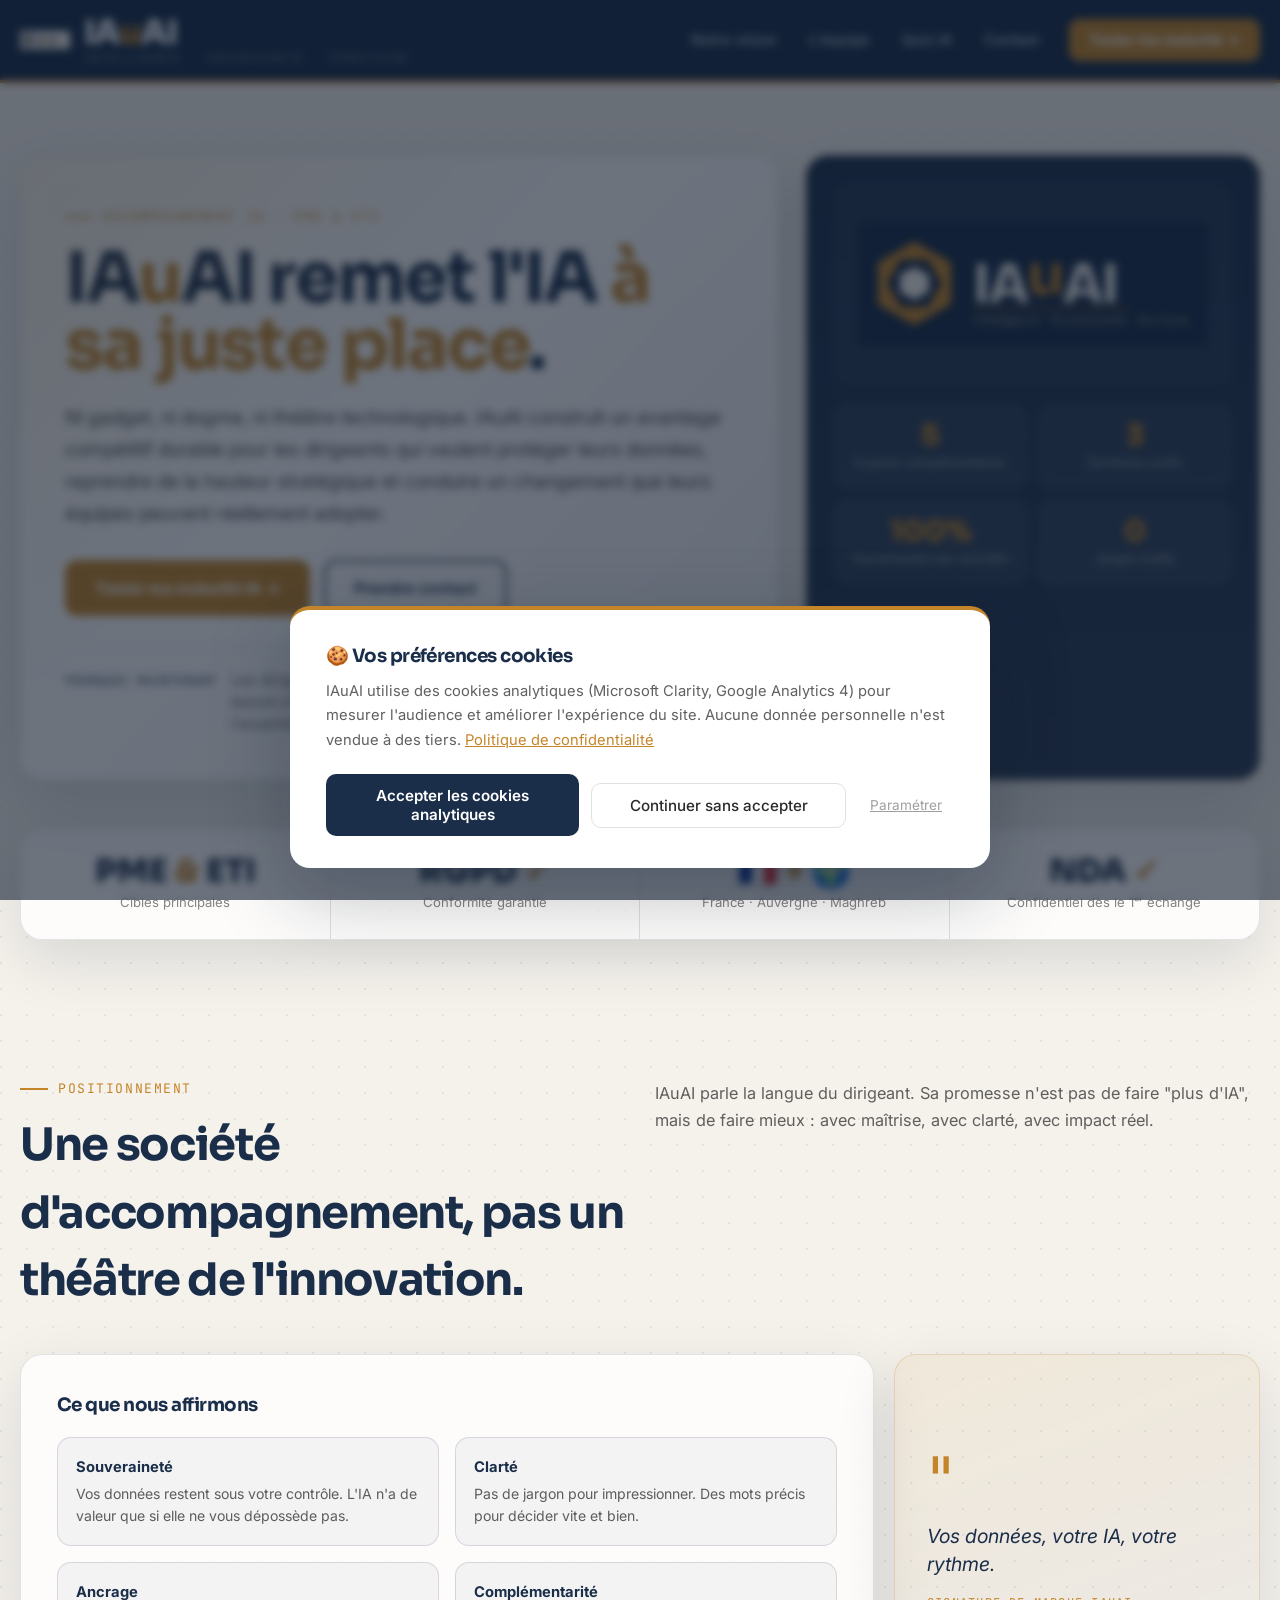
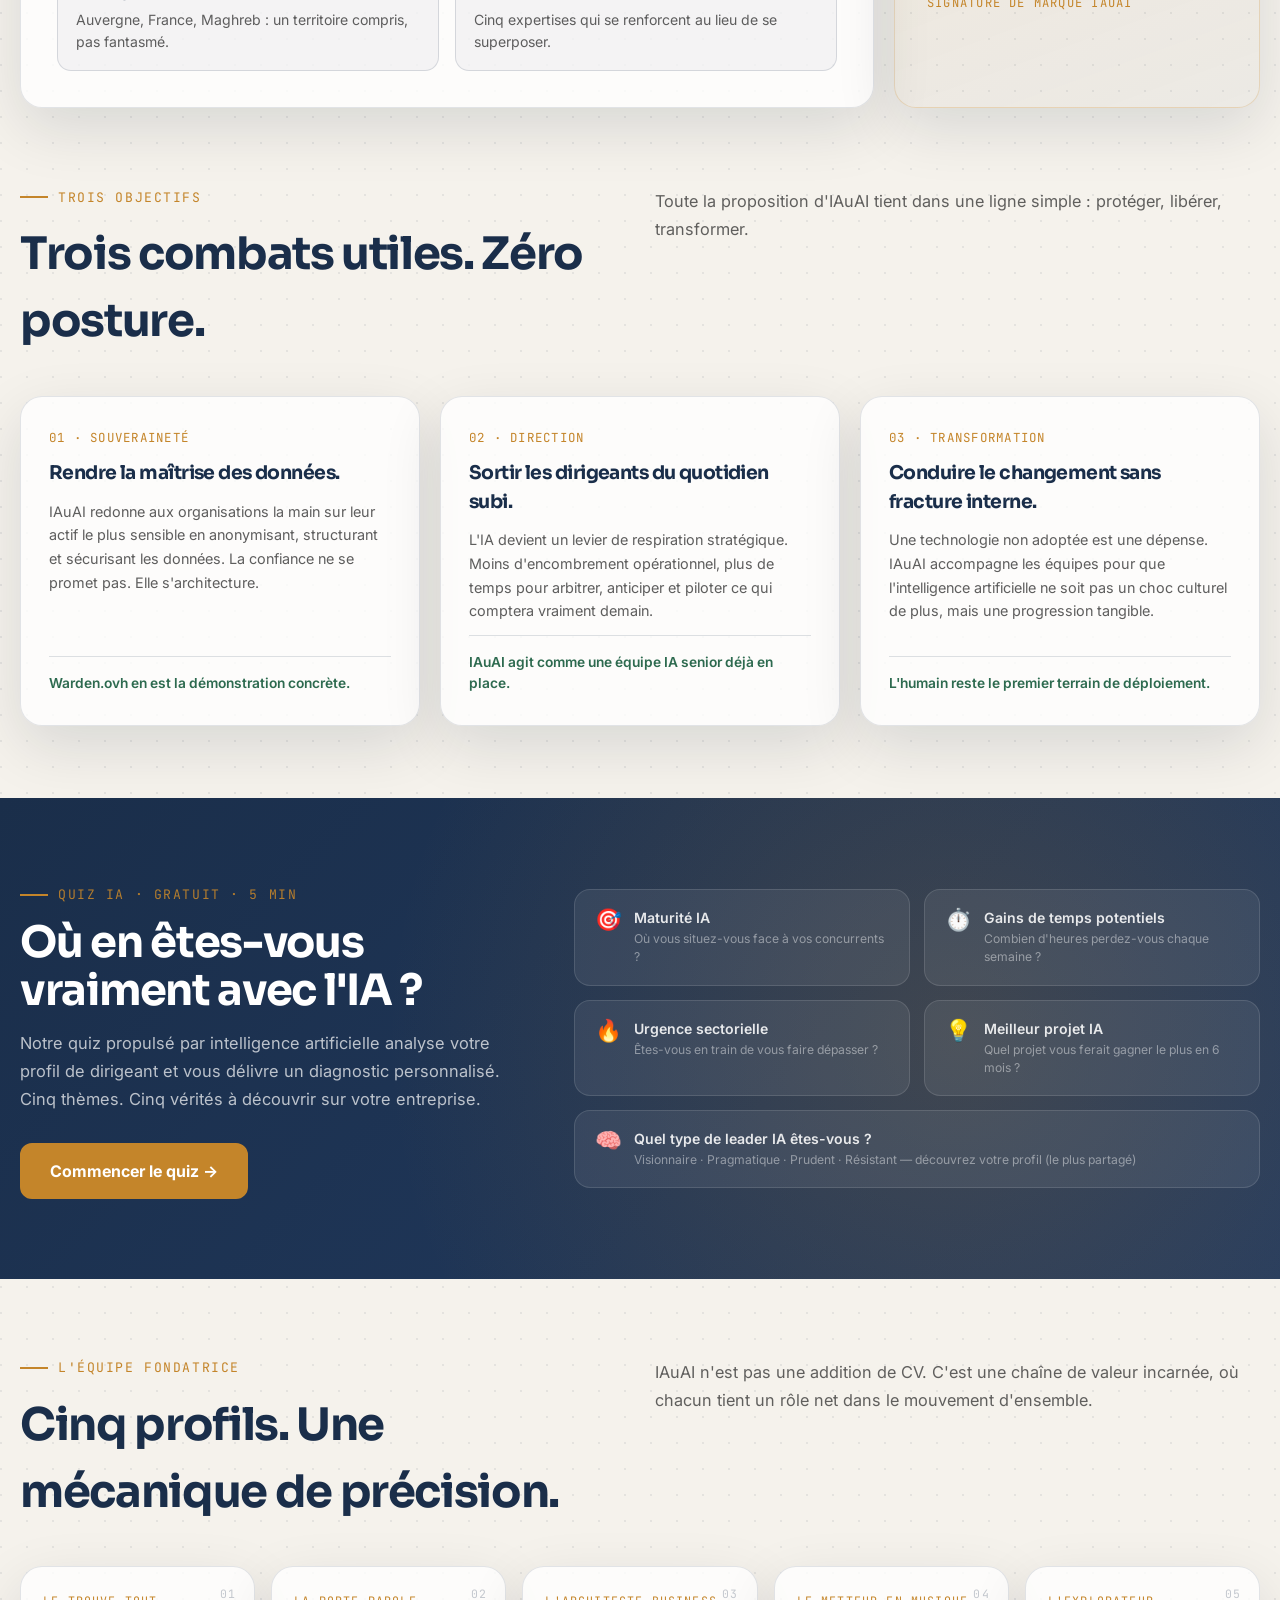
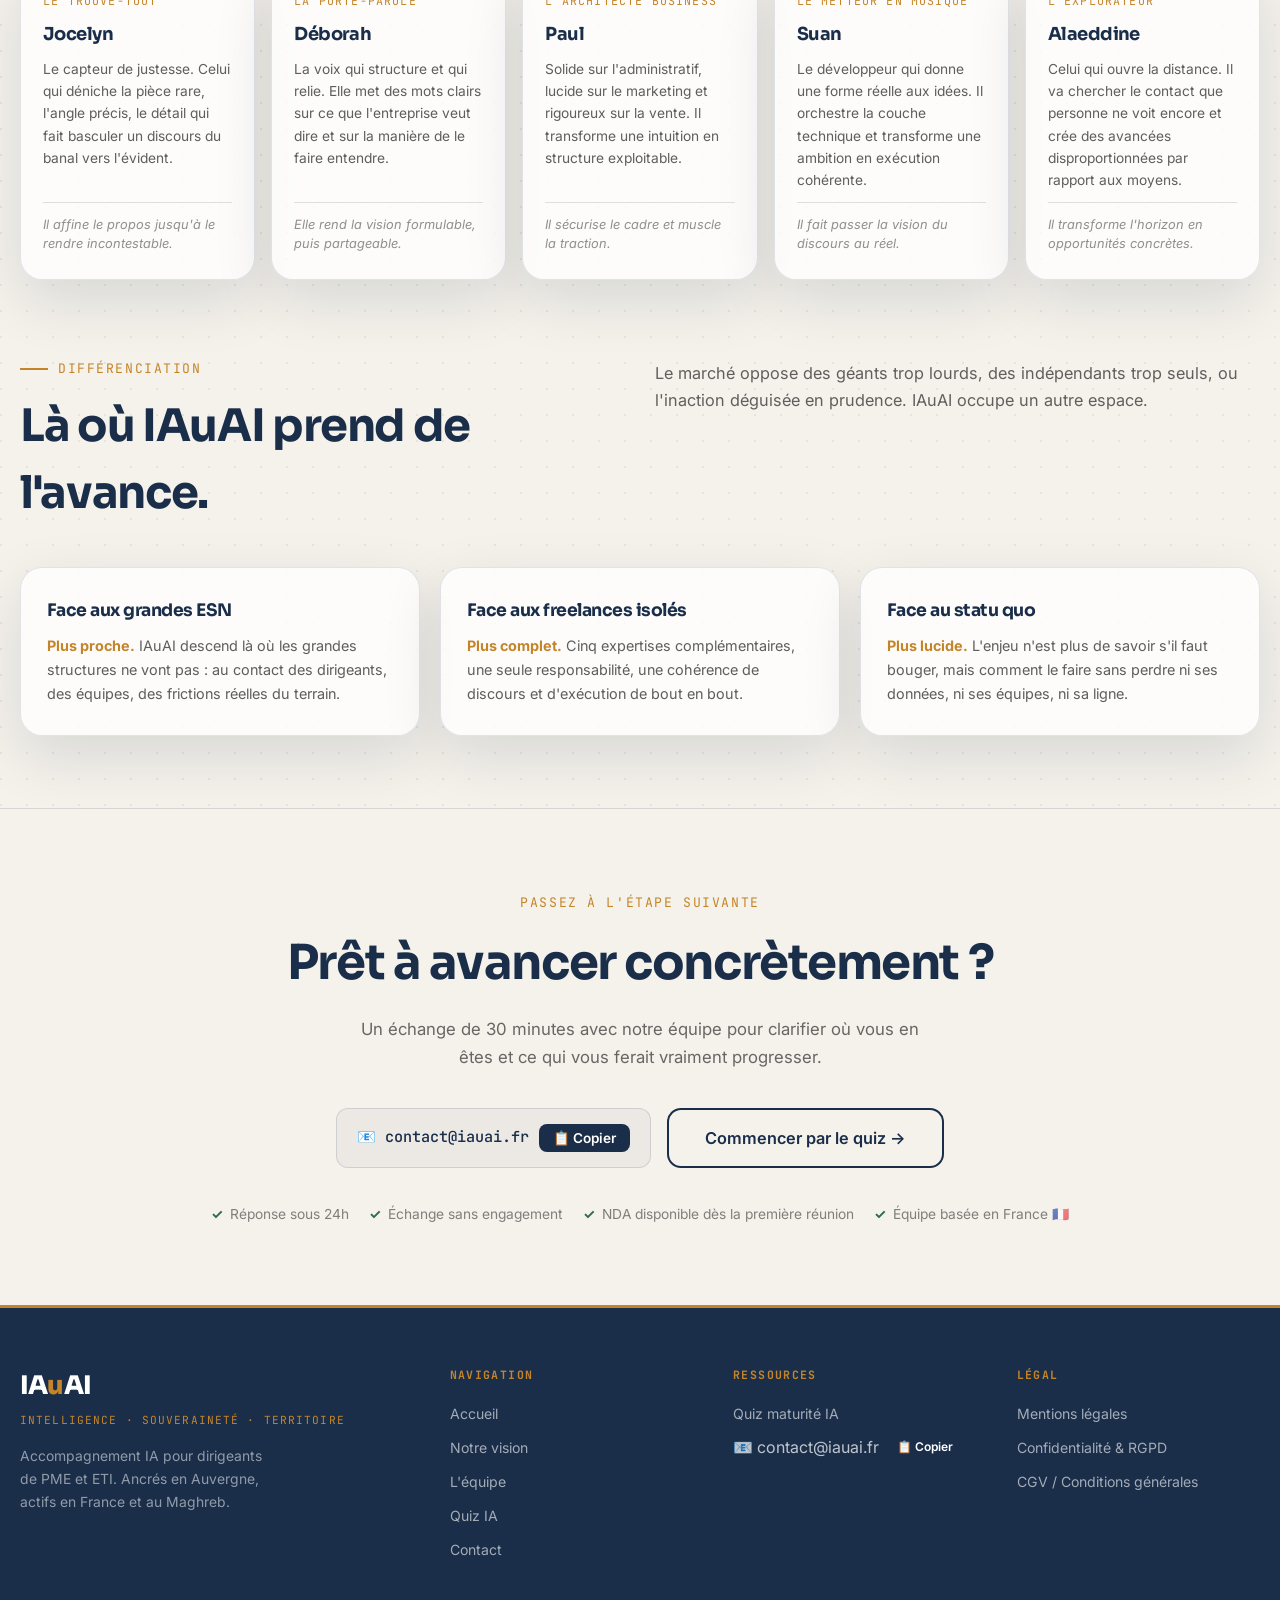
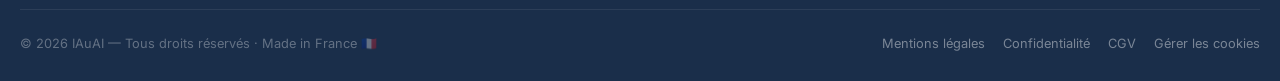
==== commit c4c9b59d: "Restore full original homepage" ====
--- a/index.html
+++ b/index.html
@@ -3,193 +3,1061 @@
 <head>
   <meta charset="UTF-8" />
   <meta name="viewport" content="width=device-width, initial-scale=1.0" />
-  <meta name="description" data-page-desc-fr="IAuAI accompagne les dirigeants de PME et ETI dans leur transformation IA." data-page-desc-en="IAuAI helps SME and mid-market leaders structure AI transformation." content="IAuAI accompagne les dirigeants de PME et ETI dans leur transformation IA." />
+  <meta name="description" content="IAuAI accompagne les dirigeants de PME et ETI dans leur transformation IA. Souveraineté des données, stratégie, adoption des équipes. Intelligence artificielle remise à sa juste place." />
   <meta name="robots" content="index, follow" />
-  <title data-page-title-fr="IAuAI — Intelligence · Souveraineté · Territoire" data-page-title-en="IAuAI — Intelligence · Sovereignty · Territory">IAuAI — Intelligence · Souveraineté · Territoire</title>
+  <meta property="og:title" content="IAuAI — Intelligence · Souveraineté · Territoire" />
+  <meta property="og:description" content="Vos données, votre IA, votre rythme. Accompagnement IA pour dirigeants de PME et ETI." />
+  <meta property="og:image" content="https://iauai.fr/logo_iauai_sombre.png" />
+  <meta property="og:url" content="https://iauai.fr" />
+  <meta property="og:type" content="website" />
+  <meta property="og:locale" content="fr_FR" />
+  <title>IAuAI — Intelligence · Souveraineté · Territoire</title>
+  <link rel="canonical" href="https://iauai.fr/" />
   <link rel="preconnect" href="https://fonts.googleapis.com" />
   <link rel="preconnect" href="https://fonts.gstatic.com" crossorigin />
   <link href="https://fonts.googleapis.com/css2?family=Sora:wght@600;700;800&family=Inter:wght@400;500;600&family=JetBrains+Mono:wght@400;500&display=swap" rel="stylesheet" />
-  <link rel="stylesheet" href="assets/site.css" />
+  <style>
+    /* ============================================================
+       IAuAI — Site Vitrine · iauai.fr
+       Palette : Navy #1A2E4A · Ocre #C4852A · Vert #2D6A4F
+    ============================================================ */
+    :root {
+      --navy: #1A2E4A;
+      --ocre: #C4852A;
+      --green: #2D6A4F;
+      --chalk: #F5F2EC;
+      --anthracite: #2B2B2B;
+      --white: #FFFFFF;
+      --line: rgba(26,46,74,0.14);
+      --shadow: 0 20px 60px rgba(12,24,43,0.12);
+      --radius: 22px;
+      --max: 1240px;
+    }
+    * { box-sizing: border-box; }
+    html { scroll-behavior: smooth; }
+    body {
+      margin: 0;
+      font-family: Inter, "Segoe UI", Roboto, Arial, sans-serif;
+      color: var(--anthracite);
+      background:
+        radial-gradient(circle at 1px 1px, rgba(26,46,74,0.08) 1px, transparent 0) 0 0/26px 26px,
+        var(--chalk);
+      line-height: 1.5;
+    }
+    h1,h2,h3,h4 { font-family: "Sora","Segoe UI",Arial,sans-serif; letter-spacing: -0.03em; margin: 0; }
+    p { margin: 0; }
+    a { color: inherit; text-decoration: none; }
+    .wrap { width: min(calc(100% - 40px), var(--max)); margin: 0 auto; }
+
+    /* ---- COOKIE BANNER ---- */
+    .cookie-overlay {
+      position: fixed; inset: 0; z-index: 9999;
+      background: rgba(12,24,43,0.6);
+      backdrop-filter: blur(4px);
+      display: flex; align-items: flex-end; justify-content: center;
+      padding: 0 0 32px;
+      transition: opacity 0.3s;
+    }
+    .cookie-overlay.hidden { display: none; }
+    .cookie-box {
+      background: var(--white);
+      border-radius: 20px;
+      padding: 32px 36px;
+      max-width: 700px;
+      width: calc(100% - 40px);
+      box-shadow: 0 24px 80px rgba(12,24,43,0.28);
+      border-top: 4px solid var(--ocre);
+    }
+    .cookie-box h3 { font-size: 1.15rem; color: var(--navy); margin: 0 0 10px; }
+    .cookie-box p { font-size: 0.92rem; color: rgba(43,43,43,0.75); margin-bottom: 22px; line-height: 1.65; }
+    .cookie-box p a { color: var(--ocre); text-decoration: underline; }
+    .cookie-actions { display: flex; gap: 12px; flex-wrap: wrap; align-items: center; }
+    .btn-cookie-accept {
+      flex: 1; min-width: 200px;
+      padding: 12px 24px;
+      background: var(--navy); color: var(--white);
+      border: none; border-radius: 10px;
+      font-size: 0.95rem; font-weight: 600; font-family: inherit;
+      cursor: pointer; transition: background 0.2s;
+    }
+    .btn-cookie-accept:hover { background: var(--ocre); }
+    .btn-cookie-refuse {
+      flex: 1; min-width: 120px;
+      padding: 12px 24px;
+      background: transparent; color: var(--anthracite);
+      border: 1.5px solid var(--line); border-radius: 10px;
+      font-size: 0.95rem; font-weight: 500; font-family: inherit;
+      cursor: pointer; transition: all 0.2s;
+    }
+    .btn-cookie-refuse:hover { border-color: var(--navy); color: var(--navy); }
+    .btn-cookie-manage {
+      padding: 8px 12px;
+      background: none; border: none;
+      color: rgba(43,43,43,0.45); font-size: 0.85rem;
+      cursor: pointer; font-family: inherit; text-decoration: underline;
+    }
+
+    /* ---- TOPBAR / NAV ---- */
+    .topbar {
+      background: var(--navy);
+      border-bottom: 3px solid var(--ocre);
+      position: sticky; top: 0; z-index: 100;
+    }
+    .topbar-inner {
+      min-height: 80px;
+      display: flex; align-items: center; justify-content: space-between; gap: 20px;
+      padding: 12px 0;
+    }
+    .brand { display: flex; align-items: center; gap: 14px; }
+    .brand img { width: 50px; height: 50px; object-fit: contain; border-radius: 12px; }
+    .logo-word {
+      font-family: "Sora",sans-serif; font-size: clamp(1.5rem,3vw,2.1rem);
+      font-weight: 800; line-height: 1; color: var(--white); letter-spacing: -0.03em;
+    }
+    .logo-word .u-accent { color: var(--ocre); }
+    .logo-tagline {
+      font-family: "JetBrains Mono",monospace; font-size: 0.7rem;
+      color: rgba(255,255,255,0.45); letter-spacing: 0.1em;
+      text-transform: uppercase; line-height: 1; margin-top: 3px;
+    }
+    .nav-links { display: flex; align-items: center; gap: 4px; }
+    .nav-links a {
+      padding: 8px 14px; border-radius: 8px;
+      font-size: 0.92rem; font-weight: 500; color: rgba(255,255,255,0.75);
+      transition: all 0.2s;
+    }
+    .nav-links a:hover, .nav-links a.active { color: var(--ocre); background: rgba(255,255,255,0.06); }
+    .nav-cta {
+      margin-left: 12px !important;
+      padding: 10px 20px !important;
+      background: var(--ocre) !important;
+      color: var(--white) !important;
+      border-radius: 10px !important; font-weight: 700 !important;
+    }
+    .nav-cta:hover { background: #b07324 !important; }
+    .hamburger {
+      display: none; flex-direction: column; gap: 5px;
+      cursor: pointer; padding: 8px; border: none; background: none;
+    }
+    .hamburger span { display: block; width: 24px; height: 2px; background: var(--white); border-radius: 2px; transition: all 0.3s; }
+    .hamburger.open span:nth-child(1) { transform: rotate(45deg) translate(5px,5px); }
+    .hamburger.open span:nth-child(2) { opacity: 0; }
+    .hamburger.open span:nth-child(3) { transform: rotate(-45deg) translate(5px,-5px); }
+    .mobile-nav { display: none; background: var(--navy); border-top: 1px solid rgba(255,255,255,0.08); padding: 12px 0; }
+    .mobile-nav.open { display: block; }
+    .mobile-nav a { display: block; padding: 13px 20px; color: rgba(255,255,255,0.8); font-size: 1rem; border-bottom: 1px solid rgba(255,255,255,0.06); }
+    .mobile-nav a:hover { color: var(--ocre); }
+    .mobile-nav a.mobile-cta { color: var(--ocre); font-weight: 700; }
+
+    /* ---- SHARED CARD STYLE ---- */
+    .card-base {
+      background: rgba(255,255,255,0.78);
+      border: 1px solid rgba(26,46,74,0.12);
+      box-shadow: var(--shadow);
+      backdrop-filter: blur(10px);
+      border-radius: var(--radius);
+    }
+
+    /* ---- HERO ---- */
+    .hero { padding: 72px 0 48px; }
+    .hero-grid {
+      display: grid; grid-template-columns: 1.25fr 0.75fr;
+      gap: 28px; align-items: stretch;
+    }
+    .hero-main {
+      padding: 44px; position: relative; overflow: hidden;
+      background: rgba(255,255,255,0.78);
+      border: 1px solid rgba(26,46,74,0.12);
+      box-shadow: var(--shadow);
+      backdrop-filter: blur(10px);
+      border-radius: var(--radius);
+    }
+    .hero-main::before {
+      content: "";
+      position: absolute; inset: 0;
+      background: linear-gradient(135deg,rgba(196,133,42,0.12),transparent 42%),
+                  linear-gradient(315deg,rgba(26,46,74,0.08),transparent 52%);
+      pointer-events: none;
+    }
+    .hero-kicker {
+      display: inline-flex; align-items: center; gap: 10px;
+      font-family: "JetBrains Mono",monospace;
+      font-size: 0.82rem; text-transform: uppercase; letter-spacing: 0.12em;
+      color: var(--ocre); margin-bottom: 18px;
+    }
+    .hero-kicker::before { content: ""; width: 28px; height: 2px; background: var(--ocre); display: inline-block; }
+    .hero h1 {
+      font-size: clamp(2.4rem,5.5vw,5rem); line-height: 0.95;
+      margin: 0 0 22px; color: var(--navy); max-width: 12ch;
+    }
+    .hero h1 .accent { color: var(--ocre); }
+    .hero-lead {
+      font-size: clamp(1rem,1.8vw,1.2rem);
+      max-width: 60ch; color: rgba(43,43,43,0.88);
+      margin-bottom: 30px; line-height: 1.68;
+    }
+    .hero-cta { display: flex; gap: 14px; flex-wrap: wrap; margin-bottom: 30px; }
+    .btn-ocre {
+      display: inline-flex; align-items: center; gap: 8px;
+      padding: 14px 28px; border-radius: 12px;
+      font-size: 1rem; font-weight: 700;
+      background: var(--ocre); color: var(--white);
+      border: 2px solid var(--ocre); transition: all 0.2s;
+    }
+    .btn-ocre:hover { background: #b07324; border-color: #b07324; transform: translateY(-2px); }
+    .btn-navy {
+      display: inline-flex; align-items: center; gap: 8px;
+      padding: 14px 28px; border-radius: 12px;
+      font-size: 1rem; font-weight: 600;
+      background: transparent; color: var(--navy);
+      border: 2px solid var(--navy); transition: all 0.2s;
+    }
+    .btn-navy:hover { background: var(--navy); color: var(--white); }
+    .hero-note {
+      display: grid; grid-template-columns: auto 1fr; gap: 14px;
+      align-items: start; padding-top: 22px;
+      border-top: 1px solid var(--line);
+      color: rgba(43,43,43,0.72); font-size: 0.92rem;
+    }
+    .mono {
+      font-family: "JetBrains Mono",monospace; color: var(--navy);
+      font-size: 0.78rem; text-transform: uppercase; letter-spacing: 0.08em;
+      padding-top: 3px; white-space: nowrap;
+    }
+    .hero-side {
+      padding: 28px; display: grid; gap: 20px; align-content: start;
+      background: linear-gradient(180deg,rgba(26,46,74,0.98),rgba(26,46,74,0.92));
+      color: var(--white);
+      border: 1px solid rgba(196,133,42,0.28);
+      box-shadow: var(--shadow); border-radius: var(--radius);
+    }
+    .logo-panel {
+      padding: 22px; border-radius: 16px;
+      background: rgba(255,255,255,0.04); border: 1px solid rgba(255,255,255,0.08);
+      display: flex; align-items: center; justify-content: center; min-height: 200px;
+    }
+    .logo-panel img { width: 100%; max-width: 360px; height: auto; object-fit: contain; }
+    .stats-panel { display: grid; grid-template-columns: 1fr 1fr; gap: 12px; }
+    .stat-item {
+      background: rgba(255,255,255,0.06); border: 1px solid rgba(255,255,255,0.1);
+      border-radius: 14px; padding: 16px; text-align: center;
+    }
+    .stat-num {
+      font-family: "Sora",sans-serif; font-size: 1.8rem; font-weight: 800;
+      color: var(--ocre); line-height: 1; margin-bottom: 5px;
+    }
+    .stat-label { font-size: 0.78rem; color: rgba(255,255,255,0.55); line-height: 1.3; }
+
+    /* ---- METRICS BAR ---- */
+    .metrics-wrap { padding: 0 0 60px; }
+    .metric-bar {
+      background: rgba(255,255,255,0.78); border: 1px solid rgba(26,46,74,0.12);
+      box-shadow: var(--shadow); border-radius: var(--radius);
+      display: grid; grid-template-columns: repeat(4,1fr);
+    }
+    .metric {
+      text-align: center; padding: 26px 20px;
+      border-right: 1px solid var(--line);
+    }
+    .metric:last-child { border-right: none; }
+    .metric-value {
+      font-family: "Sora",sans-serif; font-size: 2rem; font-weight: 800;
+      color: var(--navy); line-height: 1; margin-bottom: 6px;
+    }
+    .metric-value span { color: var(--ocre); }
+    .metric-label { font-size: 0.82rem; color: rgba(43,43,43,0.58); }
+
+    /* ---- SECTIONS ---- */
+    .block { padding: 72px 0; }
+    .section-label {
+      display: inline-flex; align-items: center; gap: 10px;
+      font-family: "JetBrains Mono",monospace;
+      font-size: 0.82rem; text-transform: uppercase; letter-spacing: 0.12em;
+      color: var(--ocre); margin-bottom: 14px;
+    }
+    .section-label::before { content: ""; width: 28px; height: 2px; background: var(--ocre); display: inline-block; }
+    .section-head {
+      display: grid; grid-template-columns: 1fr 1fr; gap: 30px;
+      align-items: start; margin-bottom: 40px;
+    }
+    .section-head h2 { font-size: clamp(1.8rem,3.5vw,2.9rem); color: var(--navy); }
+    .section-head p { font-size: 1.02rem; color: rgba(43,43,43,0.74); line-height: 1.68; padding-top: 8px; }
+
+    /* ---- MANIFESTO ---- */
+    .manifesto { display: grid; grid-template-columns: 1.4fr 0.6fr; gap: 20px; }
+    .card {
+      padding: 36px;
+      background: rgba(255,255,255,0.78); border: 1px solid rgba(26,46,74,0.12);
+      box-shadow: var(--shadow); border-radius: var(--radius);
+    }
+    .card h3 { font-size: 1.15rem; color: var(--navy); margin: 0 0 18px; }
+    .two-col { display: grid; grid-template-columns: 1fr 1fr; gap: 16px; }
+    .belief {
+      padding: 18px; border-radius: 14px;
+      background: rgba(26,46,74,0.04); border: 1px solid var(--line);
+    }
+    .belief strong { display: block; color: var(--navy); font-size: 0.92rem; margin-bottom: 5px; }
+    .belief { font-size: 0.88rem; color: rgba(43,43,43,0.75); line-height: 1.55; }
+    .quote {
+      padding: 32px; display: flex; flex-direction: column; justify-content: center;
+      background: linear-gradient(160deg,rgba(196,133,42,0.09),rgba(26,46,74,0.04));
+      border: 1px solid rgba(196,133,42,0.22);
+      box-shadow: var(--shadow); border-radius: var(--radius);
+    }
+    .quote-mark { font-family: "Sora",sans-serif; font-size: 4rem; line-height: 1; color: var(--ocre); margin-bottom: 8px; }
+    .quote p { font-size: 1.22rem; font-style: italic; color: var(--navy); line-height: 1.45; margin-bottom: 16px; }
+    .quote span { font-family: "JetBrains Mono",monospace; font-size: 0.76rem; color: var(--ocre); text-transform: uppercase; letter-spacing: 0.1em; }
+
+    /* ---- PILLARS ---- */
+    .pillars { display: grid; grid-template-columns: repeat(3,1fr); gap: 20px; }
+    .pillar-card {
+      padding: 32px 28px; display: flex; flex-direction: column; gap: 12px;
+      background: rgba(255,255,255,0.78); border: 1px solid rgba(26,46,74,0.12);
+      box-shadow: var(--shadow); border-radius: var(--radius);
+    }
+    .pillar-index { font-family: "JetBrains Mono",monospace; font-size: 0.78rem; color: var(--ocre); text-transform: uppercase; letter-spacing: 0.1em; }
+    .pillar-card h3 { font-size: 1.18rem; color: var(--navy); }
+    .pillar-card p { font-size: 0.9rem; color: rgba(43,43,43,0.76); line-height: 1.65; }
+    .pillar-punch { margin-top: auto; padding-top: 16px; border-top: 1px solid var(--line); font-size: 0.86rem; font-weight: 600; color: var(--green); }
+
+    /* ---- QUIZ TEASER ---- */
+    .quiz-teaser {
+      padding: 80px 0;
+      background: linear-gradient(135deg, var(--navy) 0%, #223b61 100%);
+      position: relative; overflow: hidden;
+    }
+    .quiz-teaser::before {
+      content: ""; position: absolute; inset: 0;
+      background: radial-gradient(circle at 75% 50%, rgba(196,133,42,0.2), transparent 58%);
+      pointer-events: none;
+    }
+    .quiz-teaser-inner {
+      position: relative; z-index: 1;
+      display: grid; grid-template-columns: 1fr 1.4fr; gap: 64px; align-items: center;
+    }
+    .quiz-teaser-text .section-label { color: rgba(196,133,42,0.9); }
+    .quiz-teaser-text .section-label::before { background: var(--ocre); }
+    .quiz-teaser-text h2 { font-size: clamp(1.8rem,3.5vw,2.7rem); color: var(--white); margin-bottom: 16px; line-height: 1.1; }
+    .quiz-teaser-text p { color: rgba(255,255,255,0.7); font-size: 1.03rem; line-height: 1.68; margin-bottom: 30px; }
+    .quiz-options-grid { display: grid; grid-template-columns: 1fr 1fr; gap: 14px; }
+    .quiz-option-card {
+      background: rgba(255,255,255,0.07) !important;
+      border: 1px solid rgba(255,255,255,0.12) !important;
+      box-shadow: none !important;
+      border-radius: 16px;
+      padding: 18px 20px;
+      transition: all 0.22s;
+    }
+    .quiz-option-card:hover { background: rgba(255,255,255,0.13) !important; border-color: var(--ocre) !important; transform: translateY(-3px); }
+    .quiz-option-card a { display: flex; align-items: flex-start; gap: 12px; width: 100%; }
+    .quiz-opt-icon { font-size: 1.35rem; line-height: 1; flex-shrink: 0; margin-top: 1px; }
+    .quiz-opt-text { font-size: 0.88rem; font-weight: 600; color: rgba(255,255,255,0.88); line-height: 1.35; }
+    .quiz-opt-sub { font-size: 0.76rem; color: rgba(255,255,255,0.44); margin-top: 3px; }
+    .quiz-option-full { grid-column: 1 / -1; }
+
+    /* ---- TEAM ---- */
+    .team-grid { display: grid; grid-template-columns: repeat(5,1fr); gap: 16px; }
+    .team-card {
+      padding: 26px 22px; display: flex; flex-direction: column; gap: 10px;
+      position: relative;
+      background: rgba(255,255,255,0.78); border: 1px solid rgba(26,46,74,0.12);
+      box-shadow: var(--shadow); border-radius: var(--radius);
+    }
+    .team-card::before {
+      content: attr(data-index); position: absolute; top: 18px; right: 18px;
+      font-family: "JetBrains Mono",monospace; font-size: 0.72rem;
+      color: rgba(26,46,74,0.25); letter-spacing: 0.1em;
+    }
+    .team-role { font-family: "JetBrains Mono",monospace; font-size: 0.73rem; color: var(--ocre); text-transform: uppercase; letter-spacing: 0.1em; }
+    .team-card h3 { font-size: 1.12rem; color: var(--navy); }
+    .team-card p { font-size: 0.86rem; color: rgba(43,43,43,0.76); line-height: 1.62; }
+    .team-card .line { margin-top: auto; padding-top: 12px; border-top: 1px solid var(--line); font-size: 0.8rem; font-style: italic; color: rgba(43,43,43,0.52); }
+
+    /* ---- POSITIONING ---- */
+    .positioning { display: grid; grid-template-columns: repeat(3,1fr); gap: 20px; }
+    .positioning-card {
+      padding: 30px 26px;
+      background: rgba(255,255,255,0.78); border: 1px solid rgba(26,46,74,0.12);
+      box-shadow: var(--shadow); border-radius: var(--radius);
+    }
+    .positioning-card h3 { font-size: 1.08rem; color: var(--navy); margin-bottom: 10px; }
+    .positioning-card p { color: rgba(43,43,43,0.76); font-size: 0.9rem; line-height: 1.65; }
+    .positioning-card strong { color: var(--ocre); }
+
+    /* ---- CONTACT SECTION ---- */
+    .contact-section { padding: 80px 0; background: var(--chalk); border-top: 1px solid var(--line); }
+    .contact-inner { text-align: center; }
+    .contact-inner .section-label { justify-content: center; }
+    .contact-inner .section-label::before { display: none; }
+    .contact-inner h2 { font-size: clamp(2rem,4vw,3rem); color: var(--navy); margin-bottom: 16px; }
+    .contact-inner p { font-size: 1.05rem; color: rgba(43,43,43,0.7); max-width: 52ch; margin: 0 auto 36px; line-height: 1.68; }
+    .contact-actions { display: flex; gap: 16px; justify-content: center; flex-wrap: wrap; }
+    .btn-contact-primary {
+      display: inline-flex; align-items: center; gap: 10px;
+      padding: 16px 36px; background: var(--navy); color: var(--white);
+      border-radius: 14px; font-size: 1.02rem; font-weight: 700; border: 2px solid var(--navy);
+      transition: all 0.2s;
+    }
+    .btn-contact-primary:hover { background: var(--ocre); border-color: var(--ocre); transform: translateY(-2px); }
+    .btn-contact-secondary {
+      display: inline-flex; align-items: center; gap: 10px;
+      padding: 16px 36px; background: transparent; color: var(--navy);
+      border-radius: 14px; font-size: 1.02rem; font-weight: 600; border: 2px solid var(--navy);
+      transition: all 0.2s;
+    }
+    .btn-contact-secondary:hover { background: var(--navy); color: var(--white); }
+    .contact-badges { display: flex; justify-content: center; gap: 20px; margin-top: 36px; flex-wrap: wrap; }
+    .contact-badge { display: flex; align-items: center; gap: 7px; font-size: 0.86rem; color: rgba(43,43,43,0.58); }
+    .contact-badge::before { content: "✓"; color: var(--green); font-weight: 700; }
+
+    /* ---- EMAIL COMPONENT ---- */
+    .email-hybrid {
+      display: inline-flex; align-items: center; gap: 10px;
+      padding: 14px 20px; background: rgba(26,46,74,0.04);
+      border: 1.5px solid var(--line); border-radius: 12px;
+      transition: all 0.2s;
+    }
+    .email-hybrid:hover { border-color: var(--navy); background: rgba(26,46,74,0.06); }
+    .email-address {
+      font-family: "JetBrains Mono",monospace;
+      font-size: 0.95rem; color: var(--navy);
+      font-weight: 500;
+    }
+    .email-copy-btn {
+      padding: 6px 14px; background: var(--navy); color: var(--white);
+      border: none; border-radius: 8px; font-size: 0.85rem;
+      font-weight: 600; cursor: pointer; font-family: inherit;
+      transition: all 0.2s; display: inline-flex; align-items: center; gap: 6px;
+    }
+    .email-copy-btn:hover { background: var(--ocre); transform: translateY(-1px); }
+    .email-copy-btn:active { transform: translateY(0); }
+    .email-copy-btn.copied { background: var(--green); }
+
+    /* ---- FOOTER ---- */
+    footer {
+      background: var(--navy); color: rgba(255,255,255,0.72);
+      padding: 58px 0 28px; border-top: 3px solid var(--ocre);
+    }
+    .footer-grid { display: grid; grid-template-columns: 1.6fr 1fr 1fr 1fr; gap: 40px; margin-bottom: 48px; }
+    .footer-logo { font-family: "Sora",sans-serif; font-size: 1.6rem; font-weight: 800; color: var(--white); letter-spacing: -0.03em; display: block; margin-bottom: 8px; }
+    .footer-logo .u-accent { color: var(--ocre); }
+    .footer-tagline { font-family: "JetBrains Mono",monospace; font-size: 0.7rem; color: var(--ocre); text-transform: uppercase; letter-spacing: 0.1em; display: block; margin-bottom: 16px; }
+    .footer-desc { font-size: 0.87rem; color: rgba(255,255,255,0.52); line-height: 1.65; max-width: 28ch; }
+    .footer-col h4 { font-family: "JetBrains Mono",monospace; font-size: 0.72rem; color: var(--ocre); text-transform: uppercase; letter-spacing: 0.12em; margin: 0 0 18px; }
+    .footer-col ul { list-style: none; padding: 0; margin: 0; display: grid; gap: 10px; }
+    .footer-col ul li a { font-size: 0.88rem; color: rgba(255,255,255,0.6); transition: color 0.2s; }
+    .footer-col ul li a:hover { color: var(--ocre); }
+    .footer-bottom {
+      padding-top: 24px; border-top: 1px solid rgba(255,255,255,0.08);
+      display: flex; justify-content: space-between; align-items: center; gap: 16px; flex-wrap: wrap;
+    }
+    .footer-bottom p { font-size: 0.8rem; color: rgba(255,255,255,0.32); }
+    .footer-legal { display: flex; gap: 18px; align-items: center; }
+    .footer-legal a { font-size: 0.8rem; color: rgba(255,255,255,0.42); transition: color 0.2s; }
+    .footer-legal a:hover { color: var(--ocre); }
+    .btn-reset-cookies {
+      background: none; border: none; cursor: pointer;
+      font-size: 0.8rem; color: rgba(255,255,255,0.42);
+      padding: 0; font-family: inherit; transition: color 0.2s;
+    }
+    .btn-reset-cookies:hover { color: var(--ocre); }
+
+    /* ---- RESPONSIVE ---- */
+    @media (max-width: 1100px) {
+      .hero-grid, .manifesto, .pillars, .positioning, .quiz-teaser-inner { grid-template-columns: 1fr; }
+      .team-grid { grid-template-columns: repeat(3,1fr); }
+      .footer-grid { grid-template-columns: 1fr 1fr; }
+      .metric-bar { grid-template-columns: 1fr 1fr; }
+      .metric { border-right: none; border-bottom: 1px solid var(--line); }
+      .metric:nth-child(2n) { border-right: none; }
+      .metric:nth-last-child(-n+2) { border-bottom: none; }
+    }
+    @media (max-width: 760px) {
+      .nav-links { display: none; }
+      .hamburger { display: flex; }
+      .two-col, .section-head, .hero-note { grid-template-columns: 1fr; }
+      .team-grid { grid-template-columns: 1fr 1fr; }
+      .quiz-options-grid { grid-template-columns: 1fr; }
+      .footer-grid { grid-template-columns: 1fr; }
+      .hero-main { padding: 28px; }
+      .footer-bottom { flex-direction: column; align-items: flex-start; }
+    }
+    @media (max-width: 500px) {
+      .team-grid { grid-template-columns: 1fr; }
+      .hero-cta { flex-direction: column; }
+      .contact-actions { flex-direction: column; }
+      .metric-bar { grid-template-columns: 1fr; }
+    }
+  </style>
 </head>
 <body>
-  <header class="topbar">
-    <div class="wrap">
-      <div class="topbar-inner">
-        <a class="brand" data-link-base="index.html" href="index.html">
-          <img src="logo_iauai_clair.png" alt="IAuAI" />
-          <div>
-            <div class="logo-word">IA<span class="u">u</span>AI</div>
-            <div class="logo-tagline" data-fr="Intelligence · Souveraineté · Territoire" data-en="Intelligence · Sovereignty · Territory"></div>
-          </div>
-        </a>
-        <div class="nav-shell">
-          <nav class="nav-links">
-            <a class="active" href="#accueil" data-fr="Accueil" data-en="Home"></a>
-            <a href="#vision" data-fr="Vision" data-en="Vision"></a>
-            <a href="#offers" data-fr="Accompagnement" data-en="Advisory"></a>
-            <a data-link-base="quiz.html" href="quiz.html" data-fr="Quiz IA" data-en="AI Quiz"></a>
-            <a class="nav-cta" href="#contact" data-fr="Contact" data-en="Contact"></a>
-          </nav>
-          <select class="lang-select" data-locale-select>
-            <option value="fr">FR · Français</option>
-            <option value="en">EN · English</option>
-            <option value="es">ES · Español</option>
-            <option value="zh">中文 · 中文</option>
-            <option value="ar">AR · العربية</option>
-          </select>
-        </div>
+
+  <!-- ============================================================
+       COOKIE CONSENT BANNER (RGPD)
+  ============================================================ -->
+  <div class="cookie-overlay hidden" id="cookieBanner" role="dialog" aria-labelledby="cookieTitle" aria-modal="true">
+    <div class="cookie-box">
+      <h3 id="cookieTitle">🍪 Vos préférences cookies</h3>
+      <p>
+        IAuAI utilise des cookies analytiques (Microsoft Clarity, Google Analytics 4) pour mesurer l'audience et améliorer l'expérience du site. Aucune donnée personnelle n'est vendue à des tiers.
+        <a href="politique-confidentialite.html">Politique de confidentialité</a>
+      </p>
+      <div class="cookie-actions">
+        <button class="btn-cookie-accept" onclick="acceptCookies()">Accepter les cookies analytiques</button>
+        <button class="btn-cookie-refuse" onclick="refuseCookies()">Continuer sans accepter</button>
+        <button class="btn-cookie-manage" onclick="refuseCookies()">Paramétrer</button>
       </div>
     </div>
+  </div>
+
+  <!-- ============================================================
+       NAVIGATION
+  ============================================================ -->
+  <header class="topbar">
+    <div class="wrap topbar-inner">
+      <a href="index.html" class="brand" aria-label="IAuAI — Accueil">
+        <img src="logo_iauai_clair.png" alt="Logo IAuAI" />
+        <div>
+          <div class="logo-word">IA<span class="u-accent">u</span>AI</div>
+          <div class="logo-tagline">Intelligence · Souveraineté · Territoire</div>
+        </div>
+      </a>
+      <nav class="nav-links" aria-label="Navigation principale">
+        <a href="#vision">Notre vision</a>
+        <a href="#equipe">L'équipe</a>
+        <a href="#quiz-teaser">Quiz IA</a>
+        <a href="#contact">Contact</a>
+        <a href="quiz.html" class="nav-cta">Tester ma maturité →</a>
+      </nav>
+      <button class="hamburger" id="hamburger" aria-label="Ouvrir le menu" aria-expanded="false" onclick="toggleMobileNav()">
+        <span></span><span></span><span></span>
+      </button>
+    </div>
+    <nav class="mobile-nav" id="mobileNav" aria-label="Navigation mobile">
+      <a href="#vision" onclick="closeMobileNav()">Notre vision</a>
+      <a href="#equipe" onclick="closeMobileNav()">L'équipe</a>
+      <a href="#quiz-teaser" onclick="closeMobileNav()">Quiz IA</a>
+      <a href="#contact" onclick="closeMobileNav()">Contact</a>
+      <a href="quiz.html" class="mobile-cta">Tester ma maturité IA →</a>
+    </nav>
   </header>
+
   <main>
+    <!-- ============================================================
+         HERO
+    ============================================================ -->
     <section class="hero" id="accueil">
       <div class="wrap hero-grid">
         <div class="hero-main">
-          <div class="eyebrow" data-fr="Conseil IA pour dirigeants" data-en="AI advisory for leaders"></div>
-          <h1 class="hero-title" data-fr="Votre IA doit servir l'entreprise. Pas la distraire." data-en="Your AI should strengthen the business. Not distract it."></h1>
-          <p class="hero-lead" data-fr="IAuAI aide les dirigeants de PME et ETI à cadrer leur stratégie IA, protéger leurs données, choisir les bons cas d'usage et embarquer les équipes sans théâtre technologique." data-en="IAuAI helps SME and mid-market leaders frame AI strategy, protect sensitive data, choose the right use cases and bring teams along without innovation theatre."></p>
-          <div class="actions">
-            <a class="btn-primary" href="mailto:contact@iauai.fr" data-fr="Parler à l'équipe" data-en="Talk to the team"></a>
-            <a class="btn-secondary" data-link-base="quiz.html" href="quiz.html" data-fr="Faire le quiz IA" data-en="Take the AI quiz"></a>
-          </div>
-          <div style="margin-top:24px;padding-top:22px;border-top:1px solid var(--line);display:grid;grid-template-columns:auto 1fr;gap:14px;">
-            <div class="quote-meta" data-fr="Positionnement" data-en="Positioning"></div>
-            <div data-fr="Des décisions utilisables, une gouvernance nette et une exécution réaliste sur le terrain." data-en="Usable decisions, clear governance and realistic execution on the ground."></div>
-          </div>
-        </div>
+          <div class="hero-kicker">Accompagnement IA · PME &amp; ETI</div>
+          <h1>IA<span class="accent">u</span>AI remet l'IA <span class="accent">à sa juste place</span>.</h1>
+          <p class="hero-lead">
+            Ni gadget, ni dogme, ni théâtre technologique. IAuAI construit un avantage compétitif durable pour les dirigeants qui veulent protéger leurs données, reprendre de la hauteur stratégique et conduire un changement que leurs équipes peuvent réellement adopter.
+          </p>
+          <div class="hero-cta">
+            <a href="quiz.html" class="btn-ocre">Tester ma maturité IA →</a>
+            <a href="#contact" class="btn-navy">Prendre contact</a>
+          </div>
+          <div class="hero-note">
+            <div class="mono">Pourquoi maintenant</div>
+            <p>
+              Les dirigeants n'ont plus besoin d'un énième discours sur l'IA. Ils ont besoin d'un partenaire capable d'ordonner la complexité, de protéger l'essentiel et de transformer sans désorganiser.
+            </p>
+          </div>
+        </div>
+
         <aside class="hero-side">
-          <h3 data-fr="Ce que nous apportons" data-en="What we bring"></h3>
-          <div class="stat-grid">
-            <div class="stat"><strong data-fr="3 axes" data-en="3 focus areas"></strong><span data-fr="Souveraineté, direction, adoption" data-en="Sovereignty, leadership, adoption"></span></div>
-            <div class="stat"><strong data-fr="90 jours" data-en="90 days"></strong><span data-fr="Pour clarifier une première feuille de route" data-en="To clarify an initial roadmap"></span></div>
-            <div class="stat"><strong data-fr="PME / ETI" data-en="SME / mid-market"></strong><span data-fr="Ciblage dirigeants et équipes métier" data-en="Built for leaders and business teams"></span></div>
-            <div class="stat"><strong data-fr="France + Maghreb" data-en="France + North Africa"></strong><span data-fr="Déploiement ancré et opérable" data-en="Grounded and operable deployment"></span></div>
+          <div class="logo-panel">
+            <img src="logo_iauai_sombre.png" alt="Logo IAuAI sur fond sombre" />
+          </div>
+          <div class="stats-panel">
+            <div class="stat-item">
+              <div class="stat-num">5</div>
+              <div class="stat-label">Experts complémentaires</div>
+            </div>
+            <div class="stat-item">
+              <div class="stat-num">3</div>
+              <div class="stat-label">Territoires actifs</div>
+            </div>
+            <div class="stat-item">
+              <div class="stat-num">100%</div>
+              <div class="stat-label">Souveraineté des données</div>
+            </div>
+            <div class="stat-item">
+              <div class="stat-num">0</div>
+              <div class="stat-label">Jargon inutile</div>
+            </div>
           </div>
         </aside>
       </div>
     </section>
-    <section class="section" id="vision">
+
+    <!-- ---- METRICS BAR ---- -->
+    <div class="wrap metrics-wrap">
+      <div class="metric-bar">
+        <div class="metric">
+          <div class="metric-value">PME <span>&</span> ETI</div>
+          <div class="metric-label">Cibles principales</div>
+        </div>
+        <div class="metric">
+          <div class="metric-value">RGPD <span>✓</span></div>
+          <div class="metric-label">Conformité garantie</div>
+        </div>
+        <div class="metric">
+          <div class="metric-value">🇫🇷 <span>+</span> 🌍</div>
+          <div class="metric-label">France · Auvergne · Maghreb</div>
+        </div>
+        <div class="metric">
+          <div class="metric-value">NDA <span>✓</span></div>
+          <div class="metric-label">Confidentiel dès le 1ᵉʳ échange</div>
+        </div>
+      </div>
+    </div>
+
+    <!-- ============================================================
+         POSITIONNEMENT / VISION
+    ============================================================ -->
+    <section class="block" id="vision">
       <div class="wrap">
         <div class="section-head">
           <div>
-            <div class="eyebrow" data-fr="Vision" data-en="Vision"></div>
-            <h2 data-fr="Une société d'accompagnement, pas une vitrine d'innovation." data-en="An advisory firm, not an innovation stage play."></h2>
-          </div>
-          <p data-fr="Nous parlons la langue du dirigeant. L'objectif n'est pas d'ajouter de l'IA partout, mais d'améliorer les décisions, les flux et la capacité d'action." data-en="We speak the language of business leaders. The goal is not to inject AI everywhere, but to improve decisions, workflows and capacity to act."></p>
-        </div>
-        <div class="grid-2">
+            <div class="section-label">Positionnement</div>
+            <h2>Une société d'accompagnement, pas un théâtre de l'innovation.</h2>
+          </div>
+          <p>
+            IAuAI parle la langue du dirigeant. Sa promesse n'est pas de faire "plus d'IA", mais de faire mieux : avec maîtrise, avec clarté, avec impact réel.
+          </p>
+        </div>
+
+        <div class="manifesto">
           <div class="card">
-            <div class="grid-2">
-              <div><h3 data-fr="Souveraineté" data-en="Sovereignty"></h3><p data-fr="Vos données restent sous votre contrôle." data-en="Your data stays under your control."></p></div>
-              <div><h3 data-fr="Clarté" data-en="Clarity"></h3><p data-fr="Pas de jargon pour impressionner." data-en="No jargon for show."></p></div>
-              <div><h3 data-fr="Ancrage" data-en="Grounding"></h3><p data-fr="France, Auvergne, Maghreb : un territoire compris." data-en="France, Auvergne, North Africa: a territory understood."></p></div>
-              <div><h3 data-fr="Complémentarité" data-en="Complementarity"></h3><p data-fr="Conseil, structure, technique et adoption avancent ensemble." data-en="Advisory, structure, technology and adoption move together."></p></div>
+            <h3>Ce que nous affirmons</h3>
+            <div class="two-col">
+              <div class="belief"><strong>Souveraineté</strong>Vos données restent sous votre contrôle. L'IA n'a de valeur que si elle ne vous dépossède pas.</div>
+              <div class="belief"><strong>Clarté</strong>Pas de jargon pour impressionner. Des mots précis pour décider vite et bien.</div>
+              <div class="belief"><strong>Ancrage</strong>Auvergne, France, Maghreb : un territoire compris, pas fantasmé.</div>
+              <div class="belief"><strong>Complémentarité</strong>Cinq expertises qui se renforcent au lieu de se superposer.</div>
             </div>
           </div>
-          <div class="quote-card">
+          <div class="quote">
             <div class="quote-mark">"</div>
-            <div class="quote-text" data-fr="Vos données, votre IA, votre rythme." data-en="Your data, your AI, your pace."></div>
-            <div class="quote-meta" data-fr="Signature de marque IAuAI" data-en="IAuAI brand signature"></div>
+            <p>Vos données, votre IA, votre rythme.</p>
+            <span>Signature de marque IAuAI</span>
           </div>
         </div>
       </div>
     </section>
-    <section class="section" id="offers" style="padding-top:0;">
+
+    <!-- ============================================================
+         LES TROIS PILIERS
+    ============================================================ -->
+    <section class="block" style="padding-top:0;" id="piliers">
       <div class="wrap">
         <div class="section-head">
           <div>
-            <div class="eyebrow" data-fr="Accompagnement" data-en="Advisory"></div>
-            <h2 data-fr="Ce que l'on construit avec vous" data-en="What we build with you"></h2>
-          </div>
-          <p data-fr="Un socle simple, orienté action, pour éviter les projets gadgets et tenir une trajectoire crédible." data-en="A practical operating base that avoids gimmick projects and keeps the trajectory credible."></p>
-        </div>
-        <div class="grid-4">
-          <article class="card"><h3 data-fr="Diagnostic de maturité" data-en="Maturity diagnostic"></h3><p data-fr="État des lieux, risques, priorités, premiers cas d'usage." data-en="Current state, risks, priorities and first AI use cases."></p></article>
-          <article class="card"><h3 data-fr="Feuille de route 90 jours" data-en="90-day roadmap"></h3><p data-fr="Décisions, responsabilités, séquencement et critères de succès." data-en="Decisions, ownership, sequencing and success criteria."></p></article>
-          <article class="card"><h3 data-fr="Cadrage souverain" data-en="Sovereignty framing"></h3><p data-fr="Données sensibles, hébergement, gouvernance et choix d'outils." data-en="Sensitive data, hosting, governance and tool choices."></p></article>
-          <article class="card"><h3 data-fr="Adoption métier" data-en="Business adoption"></h3><p data-fr="Acculturation, pilotes ciblés et diffusion progressive." data-en="Training, focused pilots and gradual rollout."></p></article>
+            <div class="section-label">Trois objectifs</div>
+            <h2>Trois combats utiles. Zéro posture.</h2>
+          </div>
+          <p>Toute la proposition d'IAuAI tient dans une ligne simple : protéger, libérer, transformer.</p>
+        </div>
+        <div class="pillars">
+          <article class="pillar-card">
+            <span class="pillar-index">01 · Souveraineté</span>
+            <h3>Rendre la maîtrise des données.</h3>
+            <p>IAuAI redonne aux organisations la main sur leur actif le plus sensible en anonymisant, structurant et sécurisant les données. La confiance ne se promet pas. Elle s'architecture.</p>
+            <div class="pillar-punch">Warden.ovh en est la démonstration concrète.</div>
+          </article>
+          <article class="pillar-card">
+            <span class="pillar-index">02 · Direction</span>
+            <h3>Sortir les dirigeants du quotidien subi.</h3>
+            <p>L'IA devient un levier de respiration stratégique. Moins d'encombrement opérationnel, plus de temps pour arbitrer, anticiper et piloter ce qui comptera vraiment demain.</p>
+            <div class="pillar-punch">IAuAI agit comme une équipe IA senior déjà en place.</div>
+          </article>
+          <article class="pillar-card">
+            <span class="pillar-index">03 · Transformation</span>
+            <h3>Conduire le changement sans fracture interne.</h3>
+            <p>Une technologie non adoptée est une dépense. IAuAI accompagne les équipes pour que l'intelligence artificielle ne soit pas un choc culturel de plus, mais une progression tangible.</p>
+            <div class="pillar-punch">L'humain reste le premier terrain de déploiement.</div>
+          </article>
         </div>
       </div>
     </section>
-    <section class="section" style="padding-top:0;">
+
+    <!-- ============================================================
+         QUIZ TEASER
+    ============================================================ -->
+    <section class="quiz-teaser" id="quiz-teaser">
+      <div class="wrap">
+        <div class="quiz-teaser-inner">
+          <div class="quiz-teaser-text">
+            <div class="section-label">Quiz IA · Gratuit · 5 min</div>
+            <h2>Où en êtes-vous vraiment avec l'IA ?</h2>
+            <p>
+              Notre quiz propulsé par intelligence artificielle analyse votre profil de dirigeant et vous délivre un diagnostic personnalisé. Cinq thèmes. Cinq vérités à découvrir sur votre entreprise.
+            </p>
+            <a href="quiz.html" class="btn-ocre">Commencer le quiz →</a>
+          </div>
+
+          <div class="quiz-options-grid">
+            <div class="quiz-option-card">
+              <a href="quiz.html?quiz=1">
+                <div class="quiz-opt-icon">🎯</div>
+                <div>
+                  <div class="quiz-opt-text">Maturité IA</div>
+                  <div class="quiz-opt-sub">Où vous situez-vous face à vos concurrents ?</div>
+                </div>
+              </a>
+            </div>
+            <div class="quiz-option-card">
+              <a href="quiz.html?quiz=2">
+                <div class="quiz-opt-icon">⏱️</div>
+                <div>
+                  <div class="quiz-opt-text">Gains de temps potentiels</div>
+                  <div class="quiz-opt-sub">Combien d'heures perdez-vous chaque semaine ?</div>
+                </div>
+              </a>
+            </div>
+            <div class="quiz-option-card">
+              <a href="quiz.html?quiz=3">
+                <div class="quiz-opt-icon">🔥</div>
+                <div>
+                  <div class="quiz-opt-text">Urgence sectorielle</div>
+                  <div class="quiz-opt-sub">Êtes-vous en train de vous faire dépasser ?</div>
+                </div>
+              </a>
+            </div>
+            <div class="quiz-option-card">
+              <a href="quiz.html?quiz=4">
+                <div class="quiz-opt-icon">💡</div>
+                <div>
+                  <div class="quiz-opt-text">Meilleur projet IA</div>
+                  <div class="quiz-opt-sub">Quel projet vous ferait gagner le plus en 6 mois ?</div>
+                </div>
+              </a>
+            </div>
+            <div class="quiz-option-card quiz-option-full">
+              <a href="quiz.html?quiz=5">
+                <div class="quiz-opt-icon">🧠</div>
+                <div>
+                  <div class="quiz-opt-text">Quel type de leader IA êtes-vous ?</div>
+                  <div class="quiz-opt-sub">Visionnaire · Pragmatique · Prudent · Résistant — découvrez votre profil (le plus partagé)</div>
+                </div>
+              </a>
+            </div>
+          </div>
+        </div>
+      </div>
+    </section>
+
+    <!-- ============================================================
+         L'ÉQUIPE
+    ============================================================ -->
+    <section class="block" id="equipe">
       <div class="wrap">
         <div class="section-head">
           <div>
-            <div class="eyebrow" data-fr="Trois piliers" data-en="Three pillars"></div>
-            <h2 data-fr="Trois combats utiles. Zéro posture." data-en="Three useful battles. Zero posturing."></h2>
-          </div>
-          <p data-fr="Protéger, libérer, transformer." data-en="Protect, free up, transform."></p>
-        </div>
-        <div class="grid-3">
-          <article class="card"><div class="quote-meta">01 ·</div><h3 data-fr="Rendre la maîtrise des données." data-en="Take control of your data."></h3><p data-fr="Architecture, conformité et gouvernance des usages." data-en="Architecture, compliance and governance."></p></article>
-          <article class="card"><div class="quote-meta">02 ·</div><h3 data-fr="Redonner du temps stratégique aux dirigeants." data-en="Give leaders strategic breathing room again."></h3><p data-fr="Faire de l'IA un levier, pas une charge de plus." data-en="Turn AI into leverage, not more noise."></p></article>
-          <article class="card"><div class="quote-meta">03 ·</div><h3 data-fr="Conduire le changement sans fracture interne." data-en="Drive change without internal fracture."></h3><p data-fr="Faire adopter les bons usages avec des objectifs concrets." data-en="Help teams adopt the right usage patterns."></p></article>
+            <div class="section-label">L'équipe fondatrice</div>
+            <h2>Cinq profils. Une mécanique de précision.</h2>
+          </div>
+          <p>IAuAI n'est pas une addition de CV. C'est une chaîne de valeur incarnée, où chacun tient un rôle net dans le mouvement d'ensemble.</p>
+        </div>
+        <div class="team-grid">
+          <article class="team-card" data-index="01">
+            <div class="team-role">Le trouve-tout</div>
+            <h3>Jocelyn</h3>
+            <p>Le capteur de justesse. Celui qui déniche la pièce rare, l'angle précis, le détail qui fait basculer un discours du banal vers l'évident.</p>
+            <div class="line">Il affine le propos jusqu'à le rendre incontestable.</div>
+          </article>
+          <article class="team-card" data-index="02">
+            <div class="team-role">La porte-parole</div>
+            <h3>Déborah</h3>
+            <p>La voix qui structure et qui relie. Elle met des mots clairs sur ce que l'entreprise veut dire et sur la manière de le faire entendre.</p>
+            <div class="line">Elle rend la vision formulable, puis partageable.</div>
+          </article>
+          <article class="team-card" data-index="03">
+            <div class="team-role">L'architecte business</div>
+            <h3>Paul</h3>
+            <p>Solide sur l'administratif, lucide sur le marketing et rigoureux sur la vente. Il transforme une intuition en structure exploitable.</p>
+            <div class="line">Il sécurise le cadre et muscle la traction.</div>
+          </article>
+          <article class="team-card" data-index="04">
+            <div class="team-role">Le metteur en musique</div>
+            <h3>Suan</h3>
+            <p>Le développeur qui donne une forme réelle aux idées. Il orchestre la couche technique et transforme une ambition en exécution cohérente.</p>
+            <div class="line">Il fait passer la vision du discours au réel.</div>
+          </article>
+          <article class="team-card" data-index="05">
+            <div class="team-role">L'explorateur</div>
+            <h3>Alaeddine</h3>
+            <p>Celui qui ouvre la distance. Il va chercher le contact que personne ne voit encore et crée des avancées disproportionnées par rapport aux moyens.</p>
+            <div class="line">Il transforme l'horizon en opportunités concrètes.</div>
+          </article>
         </div>
       </div>
     </section>
-    <section class="contact-band" id="contact">
+
+    <!-- ============================================================
+         DIFFÉRENCIATION
+    ============================================================ -->
+    <section class="block" style="padding-top:0;" id="differences">
       <div class="wrap">
-        <div class="panel">
-          <div class="eyebrow" style="justify-content:center;" data-fr="Passez à l'étape suivante" data-en="Take the next step"></div>
-          <h2 data-fr="Prêt à avancer concrètement ?" data-en="Ready to move with clarity?"></h2>
-          <p data-fr="Un échange de 30 minutes pour clarifier où vous en êtes." data-en="A 30-minute conversation to assess where you stand."></p>
-          <div class="actions" style="justify-content:center;">
-            <a class="btn-primary" href="mailto:contact@iauai.fr" data-fr="Écrire à l'équipe" data-en="Email the team"></a>
-            <a class="btn-secondary" data-link-base="quiz.html" href="quiz.html" data-fr="Commencer par le quiz" data-en="Start with the quiz"></a>
-          </div>
-          <div class="badge-row">
-            <span class="badge" data-fr="Réponse sous 24h" data-en="Reply within 24h"></span>
-            <span class="badge" data-fr="Échange sans engagement" data-en="No-obligation conversation"></span>
-            <span class="badge" data-fr="NDA disponible dès la première réunion" data-en="NDA available from the first meeting"></span>
-            <span class="badge" data-fr="Équipe basée en France" data-en="Team based in France"></span>
+        <div class="section-head">
+          <div>
+            <div class="section-label">Différenciation</div>
+            <h2>Là où IAuAI prend de l'avance.</h2>
+          </div>
+          <p>Le marché oppose des géants trop lourds, des indépendants trop seuls, ou l'inaction déguisée en prudence. IAuAI occupe un autre espace.</p>
+        </div>
+        <div class="positioning">
+          <div class="positioning-card">
+            <h3>Face aux grandes ESN</h3>
+            <p><strong>Plus proche.</strong> IAuAI descend là où les grandes structures ne vont pas : au contact des dirigeants, des équipes, des frictions réelles du terrain.</p>
+          </div>
+          <div class="positioning-card">
+            <h3>Face aux freelances isolés</h3>
+            <p><strong>Plus complet.</strong> Cinq expertises complémentaires, une seule responsabilité, une cohérence de discours et d'exécution de bout en bout.</p>
+          </div>
+          <div class="positioning-card">
+            <h3>Face au statu quo</h3>
+            <p><strong>Plus lucide.</strong> L'enjeu n'est plus de savoir s'il faut bouger, mais comment le faire sans perdre ni ses données, ni ses équipes, ni sa ligne.</p>
+          </div>
+        </div>
+      </div>
+    </section>
+
+    <!-- ============================================================
+         CONTACT CTA
+    ============================================================ -->
+    <section class="contact-section" id="contact">
+      <div class="wrap">
+        <div class="contact-inner">
+          <div class="section-label">Passez à l'étape suivante</div>
+          <h2>Prêt à avancer concrètement ?</h2>
+          <p>Un échange de 30 minutes avec notre équipe pour clarifier où vous en êtes et ce qui vous ferait vraiment progresser.</p>
+          <div class="contact-actions">
+            <div class="email-hybrid">
+              <span class="email-address">📧 contact@iauai.fr</span>
+              <button class="email-copy-btn" onclick="copyEmail('contact@iauai.fr', this)">📋 Copier</button>
+            </div>
+            <a href="quiz.html" class="btn-contact-secondary">Commencer par le quiz →</a>
+          </div>
+          <div class="contact-badges">
+            <span class="contact-badge">Réponse sous 24h</span>
+            <span class="contact-badge">Échange sans engagement</span>
+            <span class="contact-badge">NDA disponible dès la première réunion</span>
+            <span class="contact-badge">Équipe basée en France 🇫🇷</span>
           </div>
         </div>
       </div>
     </section>
   </main>
-  <footer class="footer">
+
+  <!-- ============================================================
+       FOOTER
+  ============================================================ -->
+  <footer>
     <div class="wrap">
       <div class="footer-grid">
         <div>
-          <div class="logo-word">IA<span class="u">u</span>AI</div>
-          <div class="logo-tagline" data-fr="Intelligence · Souveraineté · Territoire" data-en="Intelligence · Sovereignty · Territory"></div>
-          <p style="margin-top:12px;" data-fr="Accompagnement IA pour dirigeants de PME et ETI. Ancrés en Auvergne, actifs en France et au Maghreb." data-en="AI advisory for SME and mid-market leaders. Rooted in Auvergne, active across France and North Africa."></p>
-        </div>
-        <div>
-          <h4 data-fr="Navigation" data-en="Navigation"></h4>
+          <span class="footer-logo">IA<span class="u-accent">u</span>AI</span>
+          <span class="footer-tagline">Intelligence · Souveraineté · Territoire</span>
+          <p class="footer-desc">Accompagnement IA pour dirigeants de PME et ETI. Ancrés en Auvergne, actifs en France et au Maghreb.</p>
+        </div>
+        <div class="footer-col">
+          <h4>Navigation</h4>
           <ul>
-            <li><a href="#vision" data-fr="Vision" data-en="Vision"></a></li>
-            <li><a href="#offers" data-fr="Accompagnement" data-en="Advisory"></a></li>
-            <li><a data-link-base="quiz.html" href="quiz.html" data-fr="Quiz IA" data-en="AI Quiz"></a></li>
+            <li><a href="#accueil">Accueil</a></li>
+            <li><a href="#vision">Notre vision</a></li>
+            <li><a href="#equipe">L'équipe</a></li>
+            <li><a href="quiz.html">Quiz IA</a></li>
+            <li><a href="#contact">Contact</a></li>
           </ul>
         </div>
-        <div>
-          <h4 data-fr="Ressources" data-en="Resources"></h4>
+        <div class="footer-col">
+          <h4>Ressources</h4>
           <ul>
-            <li><a href="mailto:contact@iauai.fr">contact@iauai.fr</a></li>
-            <li><a data-link-base="quiz.html" href="quiz.html" data-fr="Quiz IA" data-en="AI Quiz"></a></li>
+            <li><a href="quiz.html">Quiz maturité IA</a></li>
+            <li>
+              <span style="display: inline-flex; align-items: center; gap: 8px; flex-wrap: wrap;">
+                <span>📧 contact@iauai.fr</span>
+                <button class="email-copy-btn" style="padding: 4px 10px; font-size: 0.75rem;" onclick="copyEmail('contact@iauai.fr', this)">📋 Copier</button>
+              </span>
+            </li>
           </ul>
         </div>
-        <div>
-          <h4 data-fr="Légal" data-en="Legal"></h4>
+        <div class="footer-col">
+          <h4>Légal</h4>
           <ul>
-            <li><a data-link-base="mentions-legales.html" href="mentions-legales.html" data-fr="Mentions légales" data-en="Legal notice"></a></li>
-            <li><a data-link-base="politique-confidentialite.html" href="politique-confidentialite.html" data-fr="Confidentialité & RGPD" data-en="Privacy & GDPR"></a></li>
-            <li><a data-link-base="cgv.html" href="cgv.html" data-fr="CGV / Conditions générales" data-en="Terms & conditions"></a></li>
+            <li><a href="mentions-legales.html">Mentions légales</a></li>
+            <li><a href="politique-confidentialite.html">Confidentialité & RGPD</a></li>
+            <li><a href="cgv.html">CGV / Conditions générales</a></li>
           </ul>
         </div>
       </div>
       <div class="footer-bottom">
-        <div data-fr="© 2026 IAuAI — Tous droits réservés · Made in France" data-en="© 2026 IAuAI — All rights reserved · Made in France"></div>
-        <div class="footer-bottom-links">
-          <a data-link-base="mentions-legales.html" href="mentions-legales.html" data-fr="Mentions légales" data-en="Legal notice"></a>
-          <a data-link-base="politique-confidentialite.html" href="politique-confidentialite.html" data-fr="Confidentialité" data-en="Privacy"></a>
-          <a data-link-base="cgv.html" href="cgv.html" data-fr="CGV" data-en="Terms"></a>
+        <p>© 2026 IAuAI — Tous droits réservés · Made in France 🇫🇷</p>
+        <div class="footer-legal">
+          <a href="mentions-legales.html">Mentions légales</a>
+          <a href="politique-confidentialite.html">Confidentialité</a>
+          <a href="cgv.html">CGV</a>
+          <button class="btn-reset-cookies" onclick="resetCookieConsent()">Gérer les cookies</button>
         </div>
       </div>
     </div>
   </footer>
-  <script src="assets/i18n.js"></script>
-  <script>IAUAI_I18N.applyLocale(IAUAI_I18N.getLocale());</script>
+
+  <!-- ============================================================
+       JAVASCRIPT — Cookie consent · Navigation · Analytics
+  ============================================================ -->
+  <script>
+    /* ============================================================
+       COOKIE CONSENT (RGPD)
+    ============================================================ */
+    const CONSENT_KEY = 'iauai_cookie_consent_v1';
+
+    function initCookieBanner() {
+      const consent = localStorage.getItem(CONSENT_KEY);
+      if (!consent) {
+        setTimeout(() => {
+          document.getElementById('cookieBanner').classList.remove('hidden');
+        }, 800);
+      } else if (consent === 'accepted') {
+        loadAnalytics();
+      }
+    }
+
+    function acceptCookies() {
+      localStorage.setItem(CONSENT_KEY, 'accepted');
+      hideBanner();
+      loadAnalytics();
+    }
+
+    function refuseCookies() {
+      localStorage.setItem(CONSENT_KEY, 'refused');
+      hideBanner();
+    }
+
+    function hideBanner() {
+      const banner = document.getElementById('cookieBanner');
+      banner.style.opacity = '0';
+      setTimeout(() => banner.classList.add('hidden'), 300);
+    }
+
+    function resetCookieConsent() {
+      localStorage.removeItem(CONSENT_KEY);
+      const banner = document.getElementById('cookieBanner');
+      banner.classList.remove('hidden');
+      banner.style.opacity = '1';
+    }
+
+    function loadAnalytics() {
+      // ---- Microsoft Clarity ----
+      (function(c,l,a,r,i,t,y){
+        c[a]=c[a]||function(){(c[a].q=c[a].q||[]).push(arguments)};
+        t=l.createElement(r);t.async=1;t.src="https://www.clarity.ms/tag/"+i;
+        y=l.getElementsByTagName(r)[0];y.parentNode.insertBefore(t,y);
+      })(window, document, "clarity", "script", "wa01rmmf4g");
+
+      // ---- Google Analytics 4 ----
+      const gaScript = document.createElement('script');
+      gaScript.async = true;
+      gaScript.src = 'https://www.googletagmanager.com/gtag/js?id=G-0J105MB31R';
+      document.head.appendChild(gaScript);
+      window.dataLayer = window.dataLayer || [];
+      function gtag(){dataLayer.push(arguments);}
+      window.gtag = gtag;
+      gtag('js', new Date());
+      gtag('config', 'G-0J105MB31R', { anonymize_ip: true });
+    }
+
+    /* ============================================================
+       MOBILE NAVIGATION
+    ============================================================ */
+    function toggleMobileNav() {
+      const nav = document.getElementById('mobileNav');
+      const btn = document.getElementById('hamburger');
+      const isOpen = nav.classList.toggle('open');
+      btn.classList.toggle('open', isOpen);
+      btn.setAttribute('aria-expanded', isOpen);
+    }
+
+    function closeMobileNav() {
+      document.getElementById('mobileNav').classList.remove('open');
+      const btn = document.getElementById('hamburger');
+      btn.classList.remove('open');
+      btn.setAttribute('aria-expanded', 'false');
+    }
+
+    /* ============================================================
+       ACTIVE NAV LINK HIGHLIGHT
+    ============================================================ */
+    function initActiveNav() {
+      const sections = document.querySelectorAll('section[id]');
+      const navLinks = document.querySelectorAll('.nav-links a[href^="#"]');
+      const observer = new IntersectionObserver((entries) => {
+        entries.forEach(entry => {
+          if (entry.isIntersecting) {
+            navLinks.forEach(link => {
+              link.classList.toggle('active', link.getAttribute('href') === '#' + entry.target.id);
+            });
+          }
+        });
+      }, { threshold: 0.35, rootMargin: '-80px 0px 0px 0px' });
+      sections.forEach(s => observer.observe(s));
+    }
+
+    /* ============================================================
+       MAILTO FALLBACK
+    ============================================================ */
+    function handleMailtoClick(e) {
+      const email = 'contact@iauai.fr';
+      const link = e.currentTarget;
+      const mailtoUrl = link.href;
+
+      // Tenter d'ouvrir le client email
+      try {
+        window.location.href = mailtoUrl;
+      } catch (err) {
+        // Si échec, copier l'email et afficher une notification
+        if (navigator.clipboard) {
+          navigator.clipboard.writeText(email).then(() => {
+            alert(`Email copié : ${email}\n\nVeuillez nous contacter à cette adresse.`);
+          }).catch(() => {
+            alert(`Veuillez nous contacter à : ${email}`);
+          });
+        } else {
+          alert(`Veuillez nous contacter à : ${email}`);
+        }
+      }
+    }
+
+    /* ============================================================
+       INIT
+    ============================================================ */
+    document.addEventListener('DOMContentLoaded', () => {
+      initCookieBanner();
+      initActiveNav();
+
+      // Fonction pour copier l'email dans le presse-papier
+      window.copyEmail = function(email, btn) {
+        if (navigator.clipboard) {
+          navigator.clipboard.writeText(email).then(() => {
+            const originalText = btn.innerHTML;
+            btn.innerHTML = '✓ Copié !';
+            btn.classList.add('copied');
+            setTimeout(() => {
+              btn.innerHTML = originalText;
+              btn.classList.remove('copied');
+            }, 2000);
+          }).catch(err => {
+            alert('Impossible de copier automatiquement. Email : ' + email);
+          });
+        } else {
+          // Fallback pour les navigateurs plus anciens
+          alert('Email : ' + email);
+        }
+      };
+    });
+  </script>
 </body>
 </html>
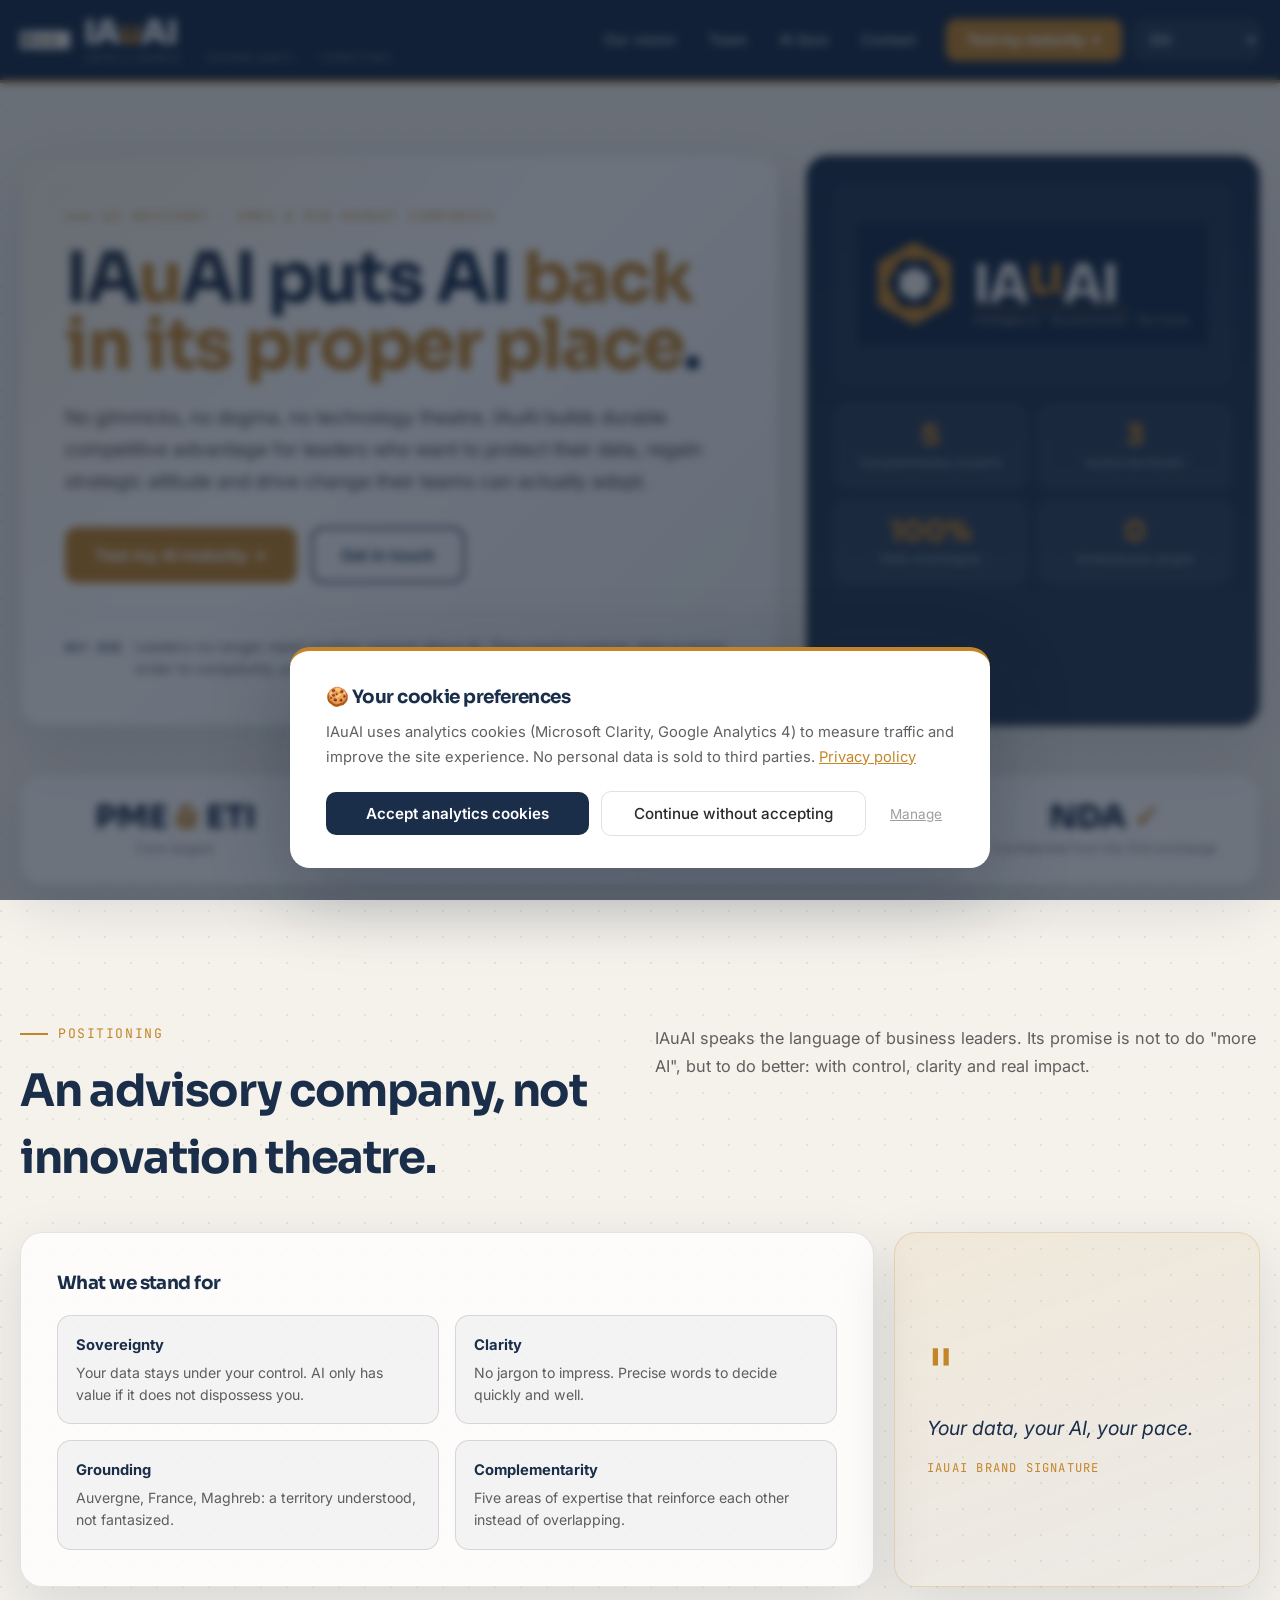
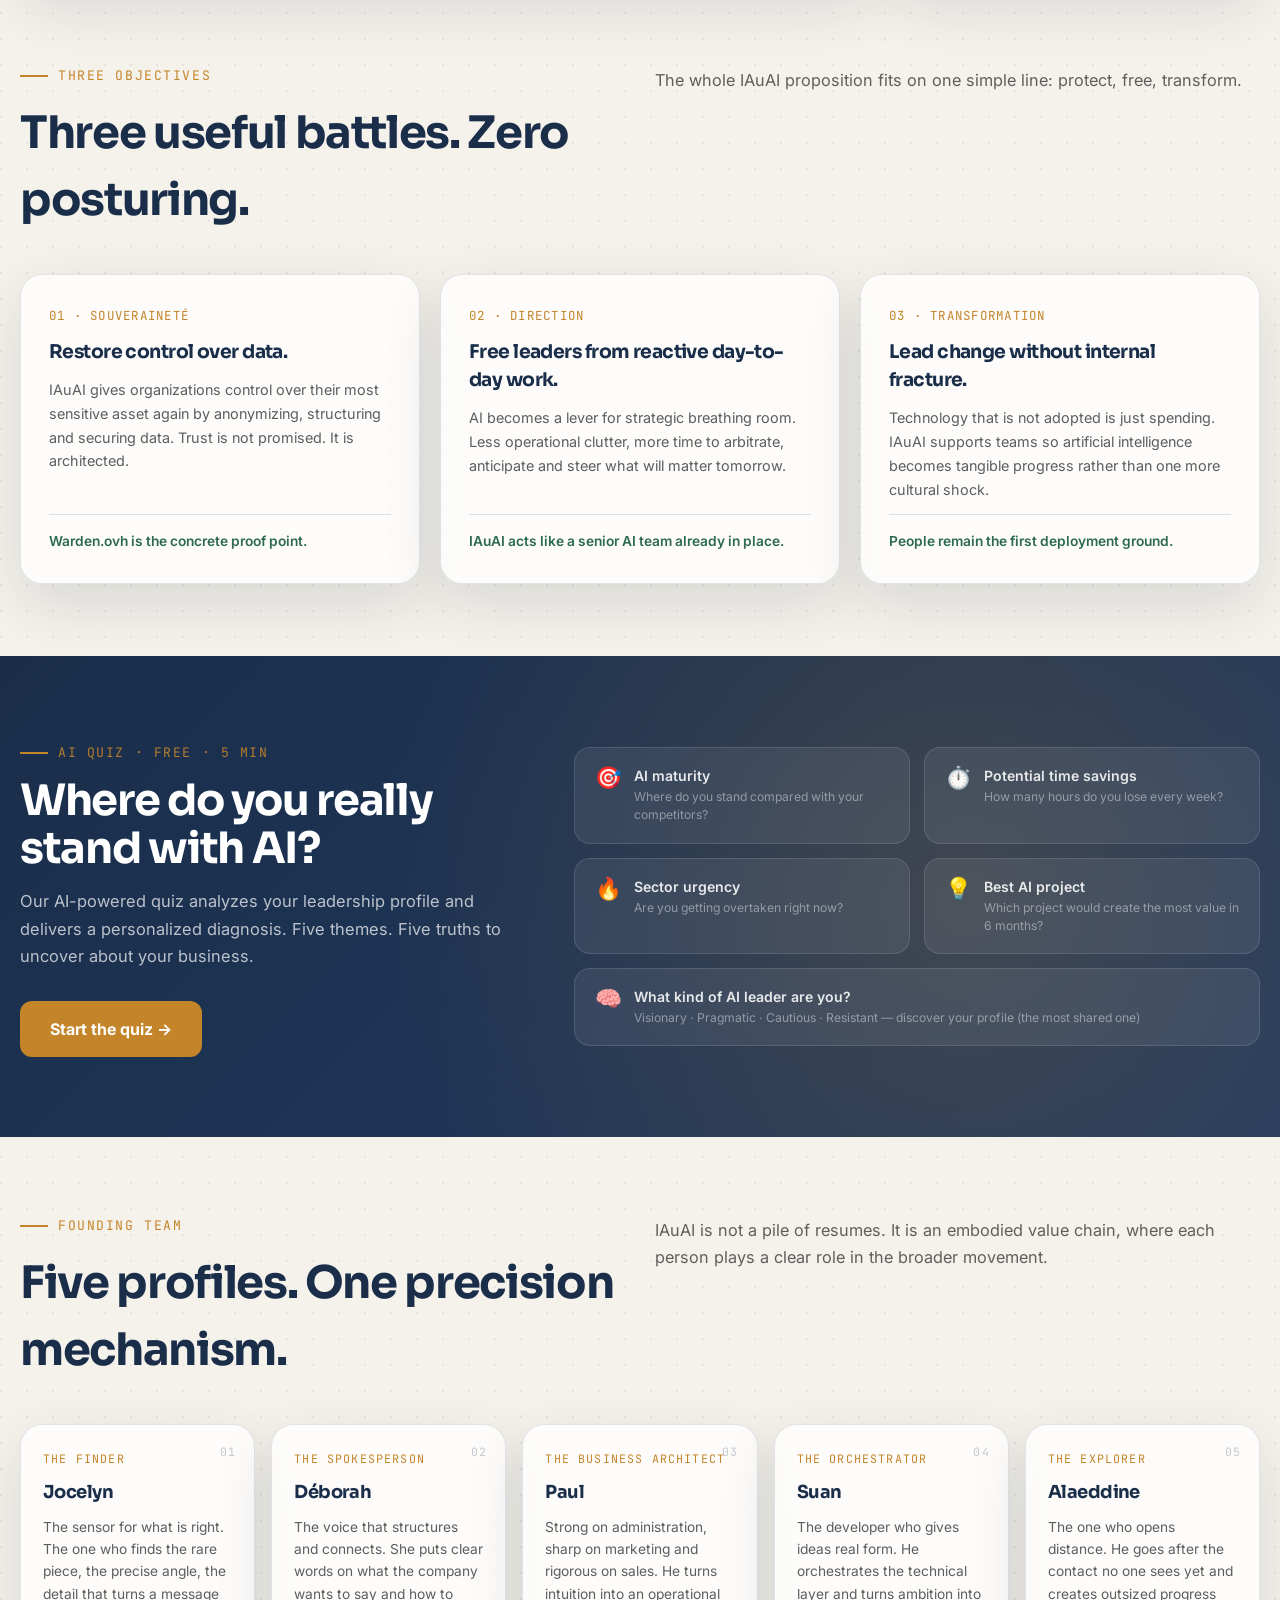
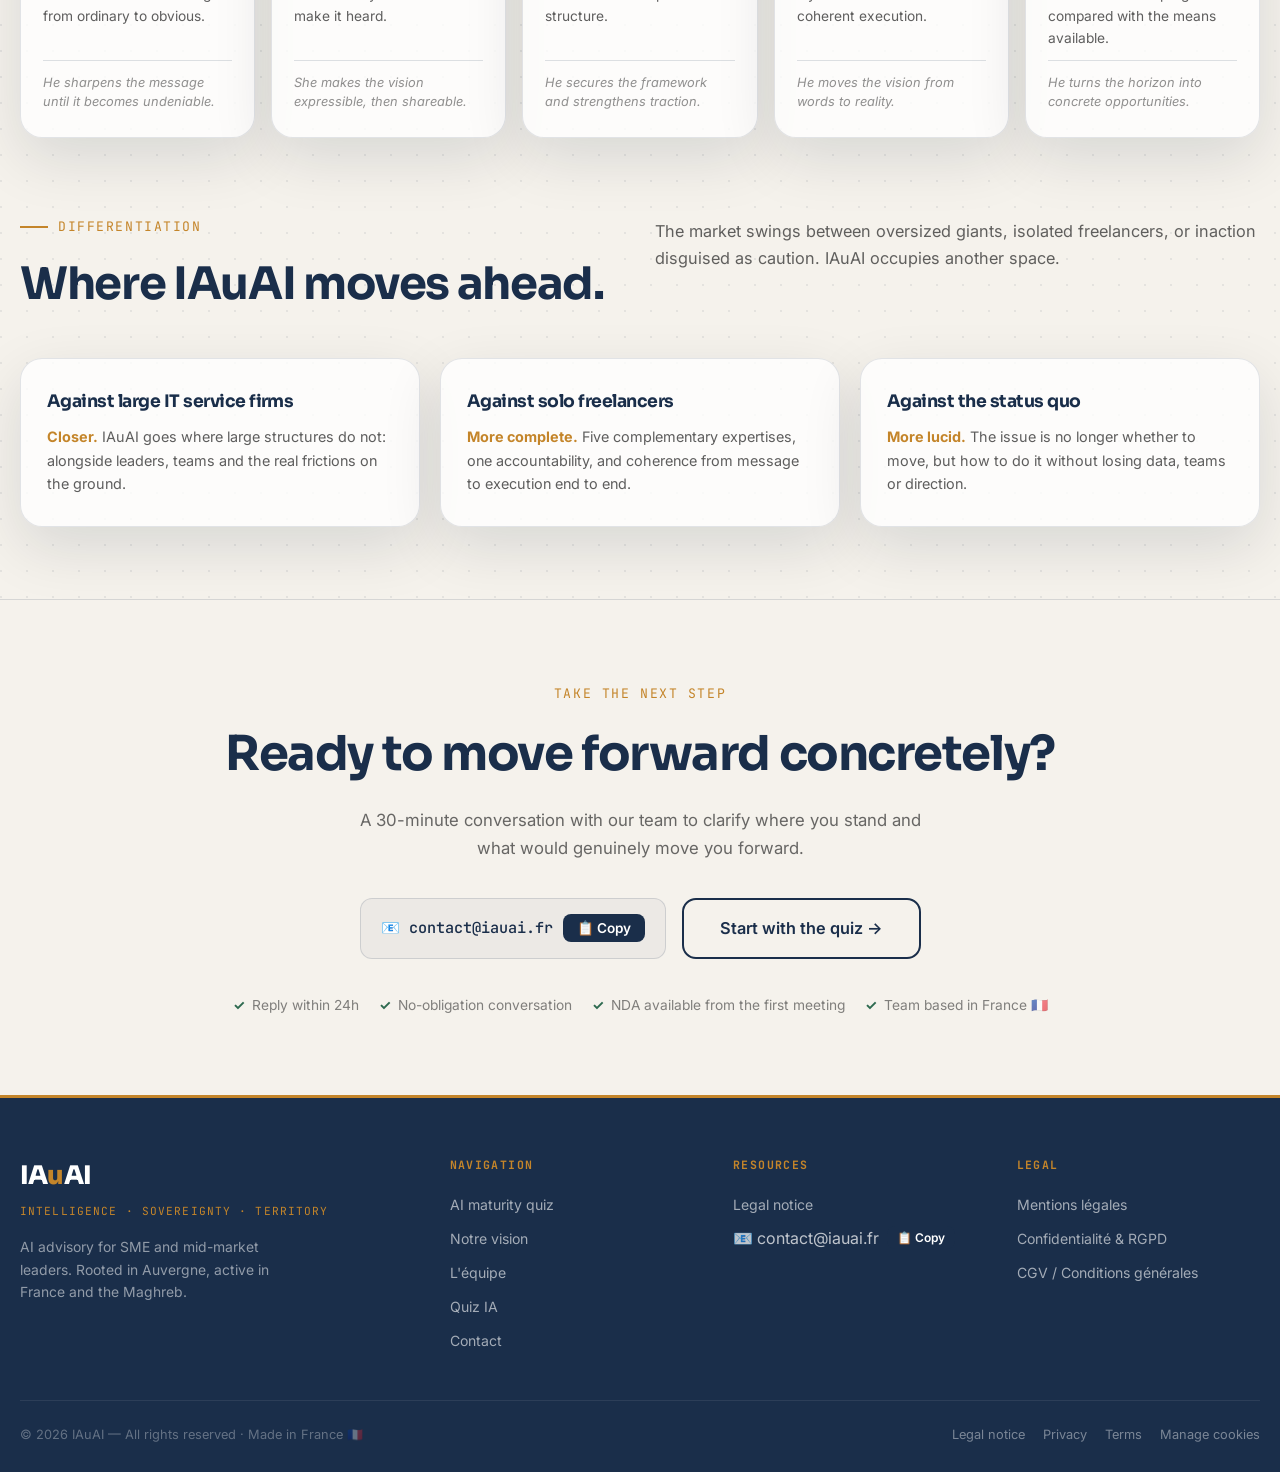
==== commit 5ed5736b: "Add CLAUDE.md and updated i18n assets Add project documentation (CLAUDE.md) and new i18n JS files fo" ====
--- a/index.html
+++ b/index.html
@@ -44,6 +44,7 @@
         var(--chalk);
       line-height: 1.5;
     }
+    body.rtl { direction: rtl; text-align: right; }
     h1,h2,h3,h4 { font-family: "Sora","Segoe UI",Arial,sans-serif; letter-spacing: -0.03em; margin: 0; }
     p { margin: 0; }
     a { color: inherit; text-decoration: none; }
@@ -110,6 +111,7 @@
     }
     .brand { display: flex; align-items: center; gap: 14px; }
     .brand img { width: 50px; height: 50px; object-fit: contain; border-radius: 12px; }
+    .topbar-tools { display: flex; align-items: center; gap: 12px; }
     .logo-word {
       font-family: "Sora",sans-serif; font-size: clamp(1.5rem,3vw,2.1rem);
       font-weight: 800; line-height: 1; color: var(--white); letter-spacing: -0.03em;
@@ -127,6 +129,16 @@
       transition: all 0.2s;
     }
     .nav-links a:hover, .nav-links a.active { color: var(--ocre); background: rgba(255,255,255,0.06); }
+    .lang-select {
+      min-width: 126px;
+      padding: 10px 12px;
+      border-radius: 10px;
+      border: 1px solid rgba(255,255,255,0.12);
+      background: rgba(255,255,255,0.08);
+      color: var(--white);
+      font-size: 0.88rem;
+    }
+    .lang-select option { color: var(--anthracite); }
     .nav-cta {
       margin-left: 12px !important;
       padding: 10px 20px !important;
@@ -474,6 +486,7 @@
     }
     @media (max-width: 760px) {
       .nav-links { display: none; }
+      .topbar-tools { margin-left: auto; }
       .hamburger { display: flex; }
       .two-col, .section-head, .hero-note { grid-template-columns: 1fr; }
       .team-grid { grid-template-columns: 1fr 1fr; }
@@ -522,16 +535,25 @@
           <div class="logo-tagline">Intelligence · Souveraineté · Territoire</div>
         </div>
       </a>
-      <nav class="nav-links" aria-label="Navigation principale">
-        <a href="#vision">Notre vision</a>
-        <a href="#equipe">L'équipe</a>
-        <a href="#quiz-teaser">Quiz IA</a>
-        <a href="#contact">Contact</a>
-        <a href="quiz.html" class="nav-cta">Tester ma maturité →</a>
-      </nav>
-      <button class="hamburger" id="hamburger" aria-label="Ouvrir le menu" aria-expanded="false" onclick="toggleMobileNav()">
-        <span></span><span></span><span></span>
-      </button>
+      <div class="topbar-tools">
+        <nav class="nav-links" aria-label="Navigation principale">
+          <a href="#vision">Notre vision</a>
+          <a href="#equipe">L'équipe</a>
+          <a href="#quiz-teaser">Quiz IA</a>
+          <a href="#contact">Contact</a>
+          <a href="quiz.html" class="nav-cta">Tester ma maturité →</a>
+        </nav>
+        <select class="lang-select" id="langSelect" aria-label="Choisir la langue">
+          <option value="fr">FR</option>
+          <option value="en">EN</option>
+          <option value="es">ES</option>
+          <option value="zh">中文</option>
+          <option value="ar">AR</option>
+        </select>
+        <button class="hamburger" id="hamburger" aria-label="Ouvrir le menu" aria-expanded="false" onclick="toggleMobileNav()">
+          <span></span><span></span><span></span>
+        </button>
+      </div>
     </div>
     <nav class="mobile-nav" id="mobileNav" aria-label="Navigation mobile">
       <a href="#vision" onclick="closeMobileNav()">Notre vision</a>
@@ -1059,5 +1081,6 @@
       };
     });
   </script>
+  <script src="assets/homepage-i18n.js"></script>
 </body>
 </html>
